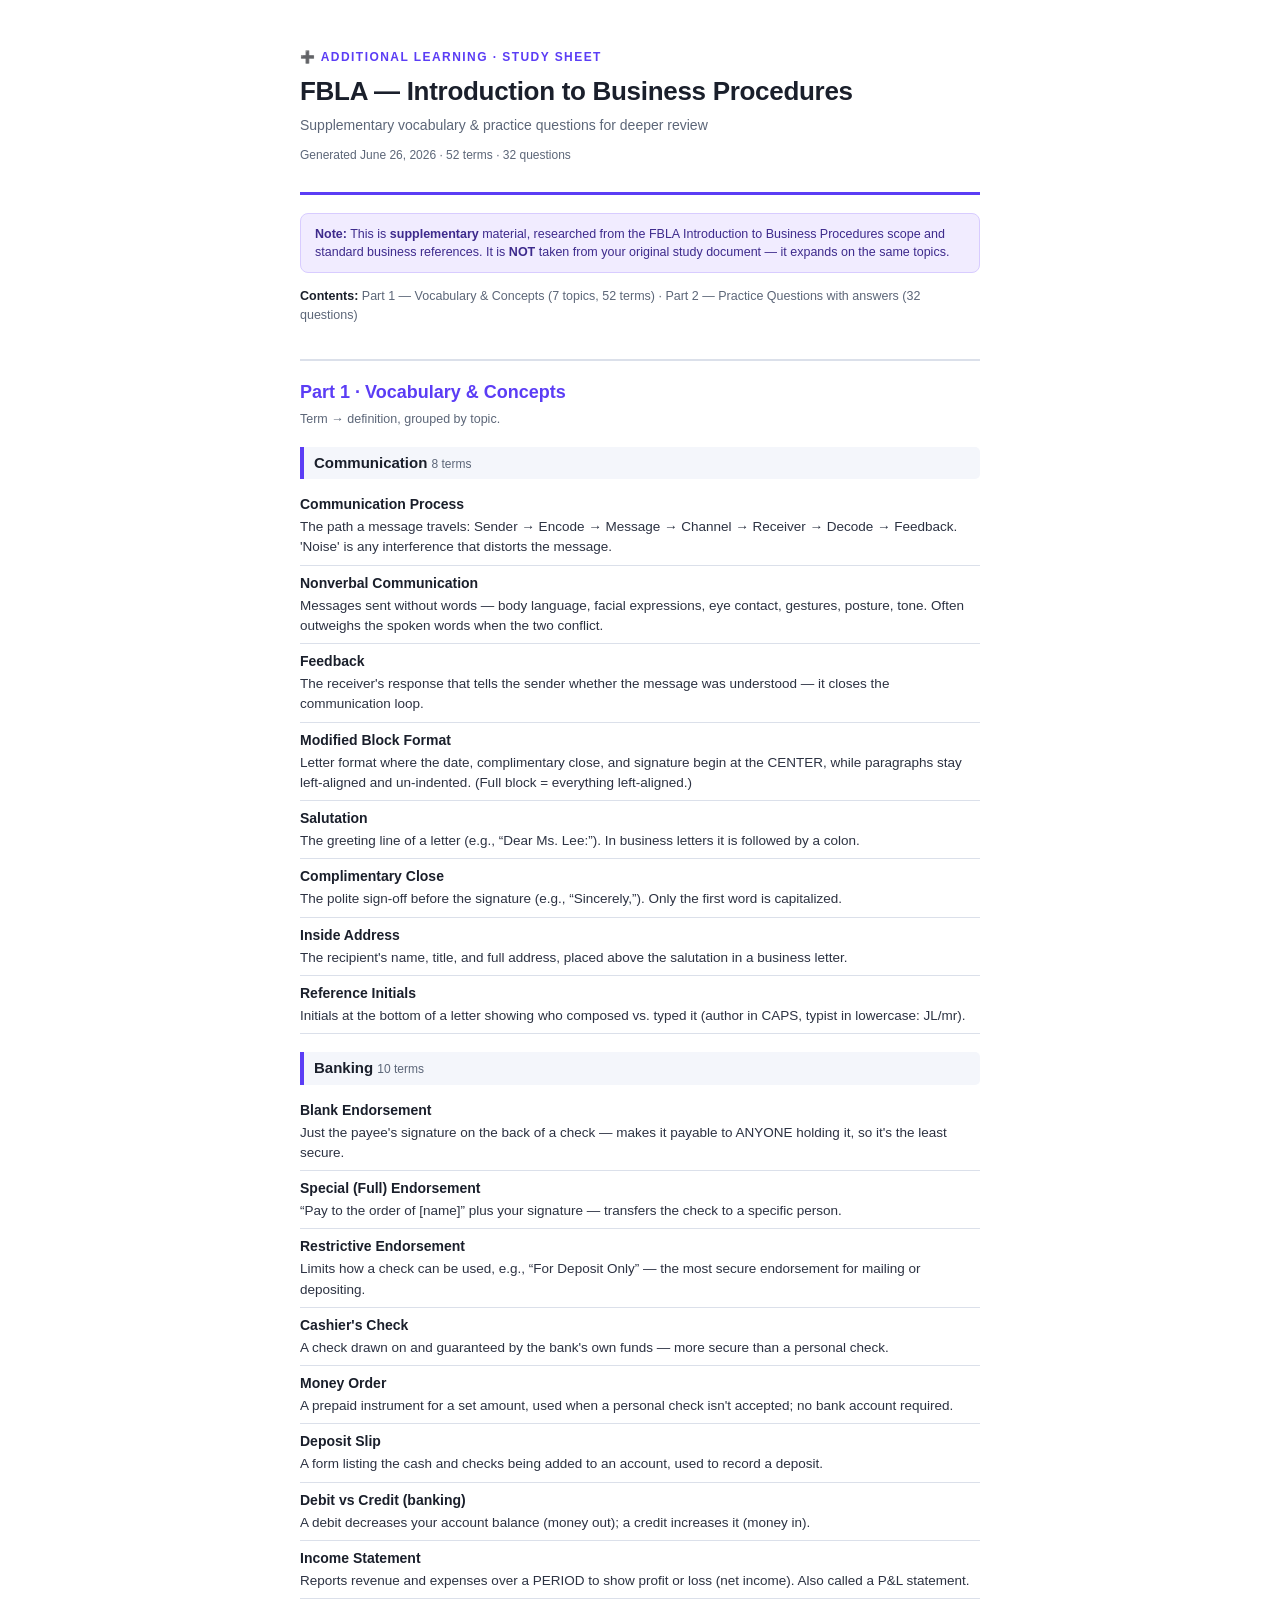
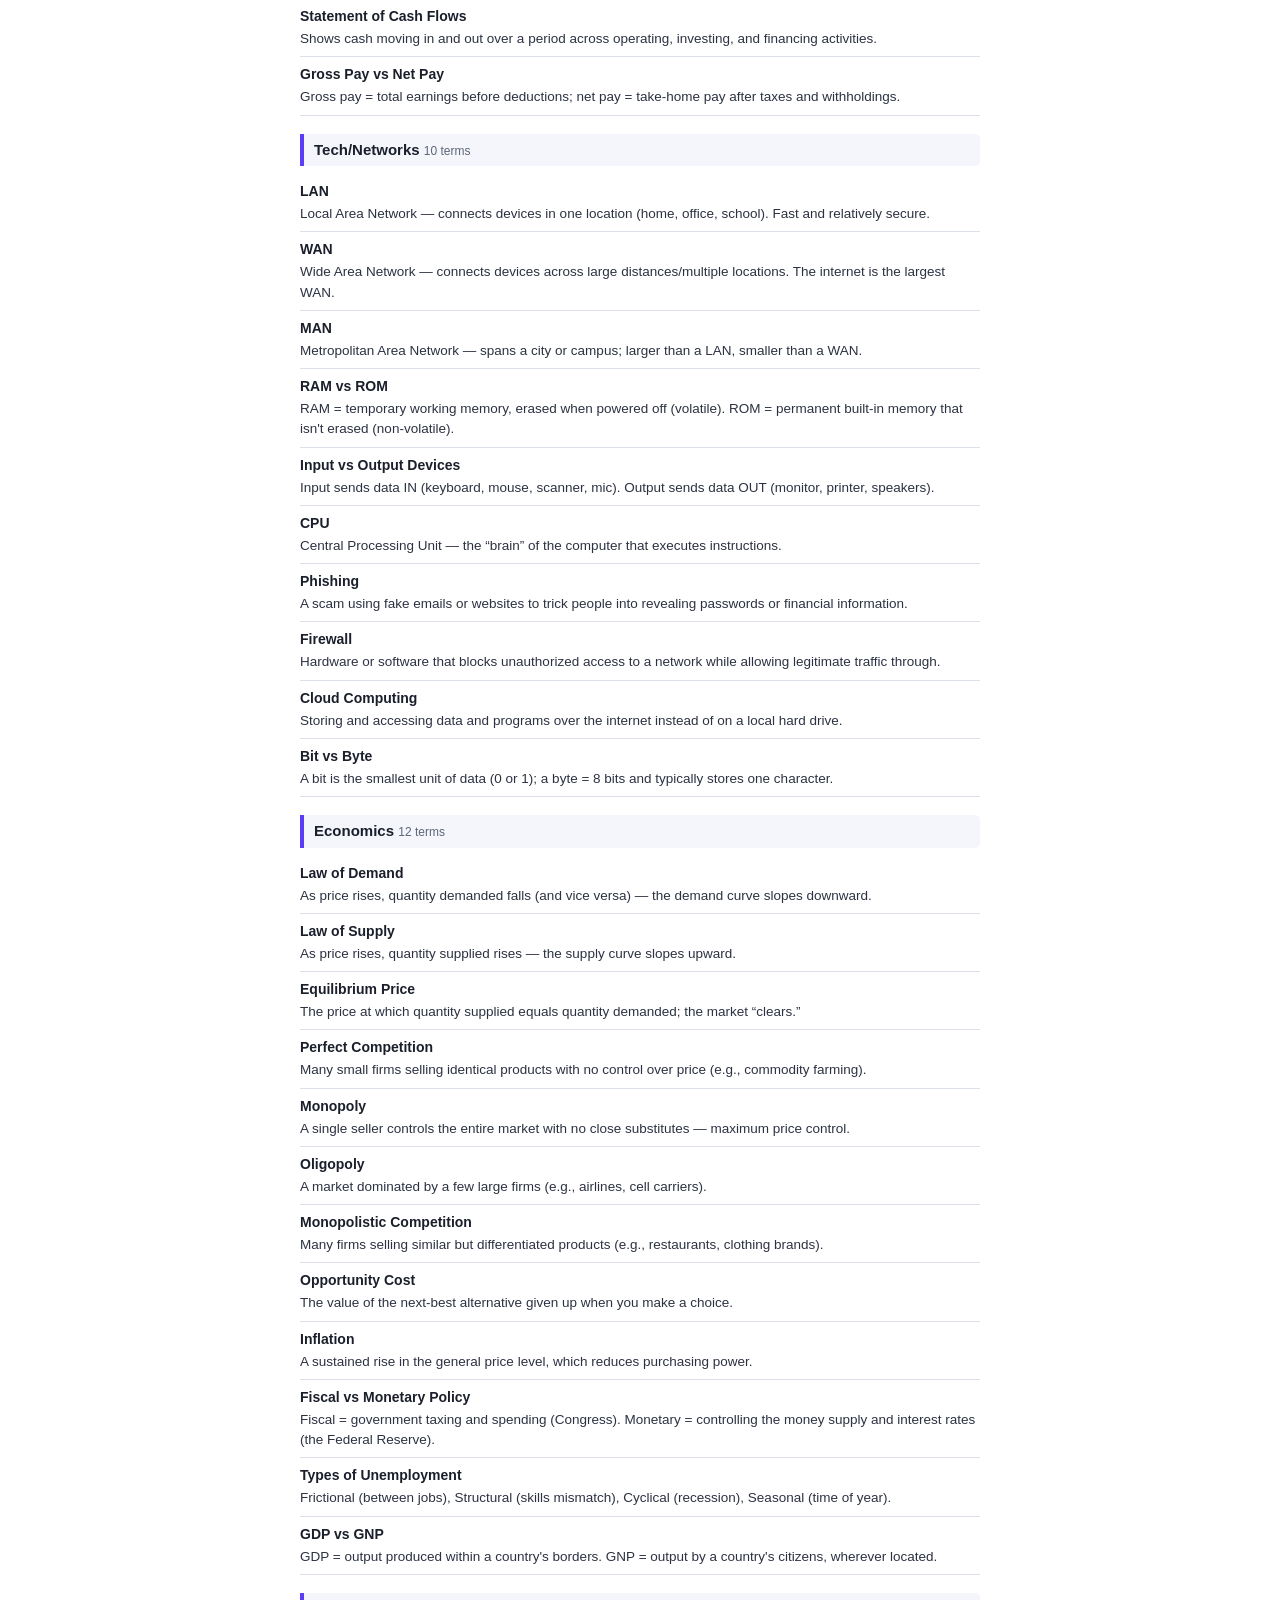
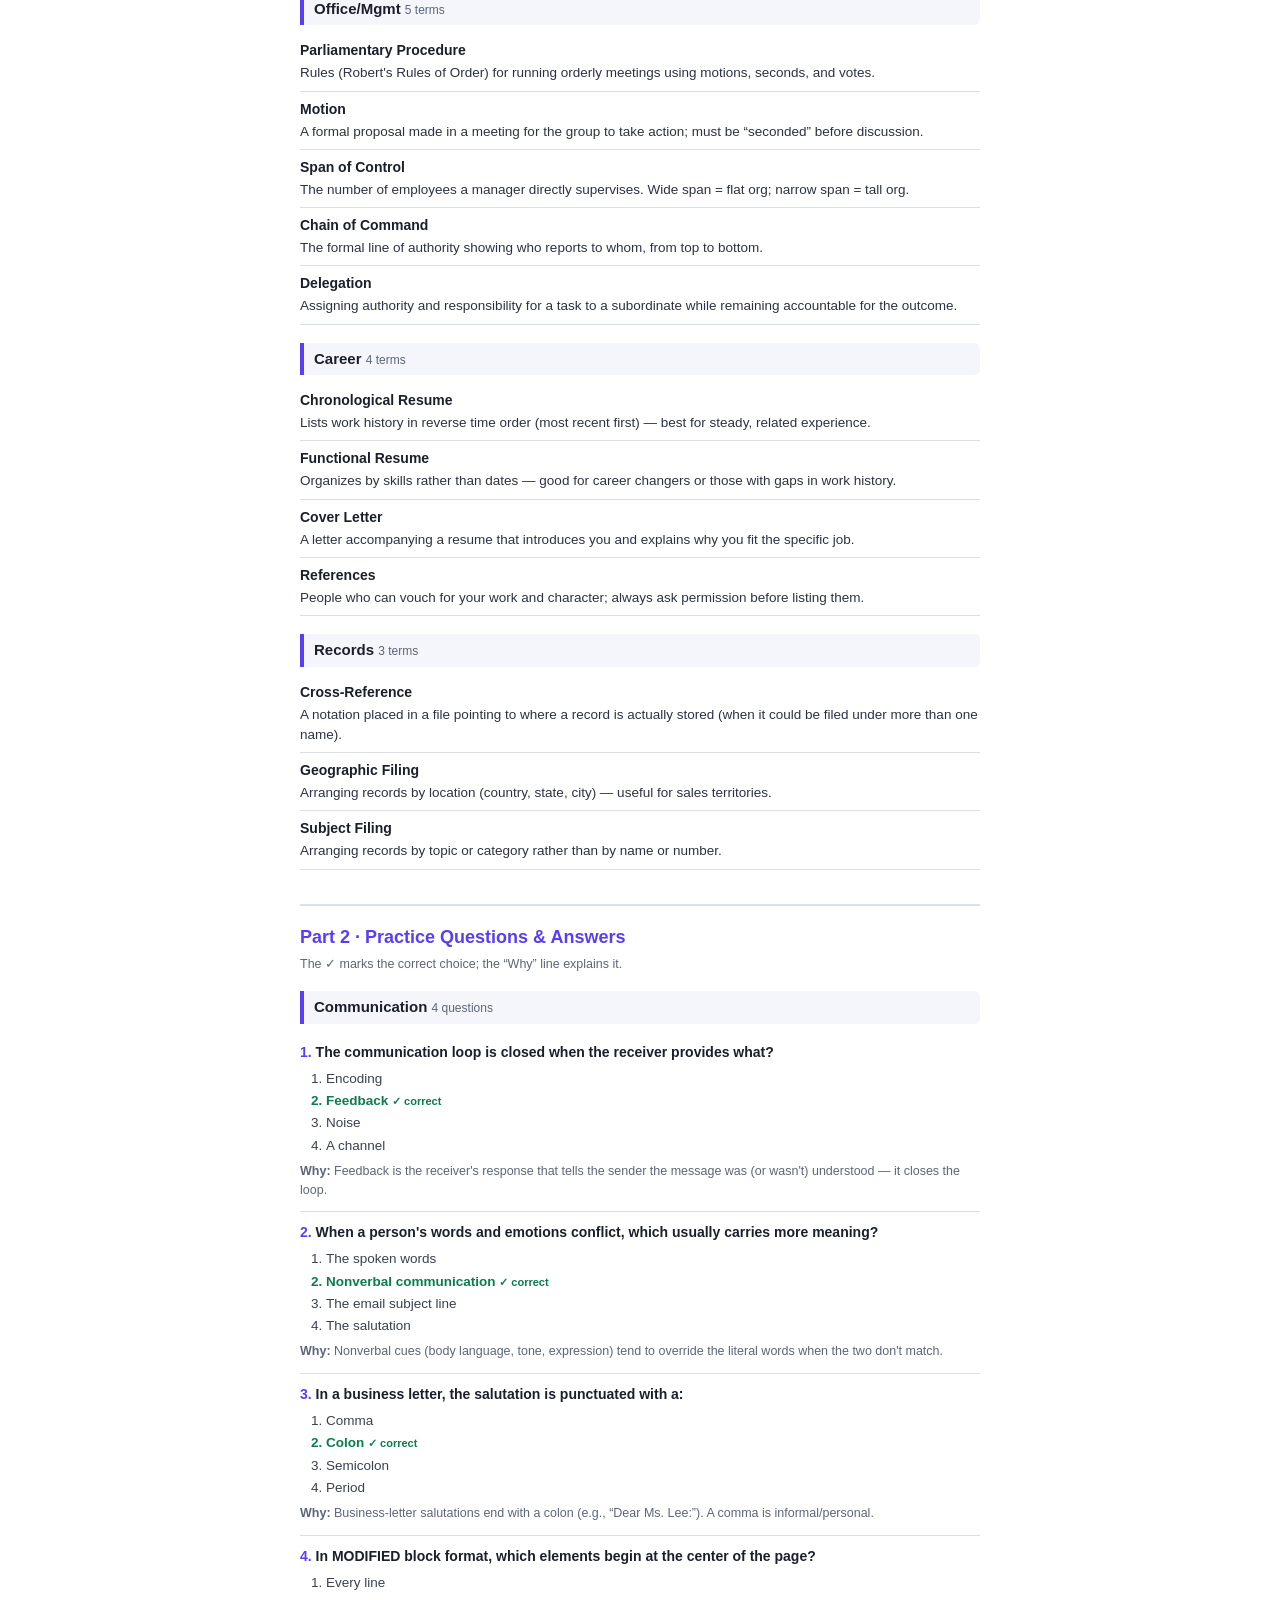
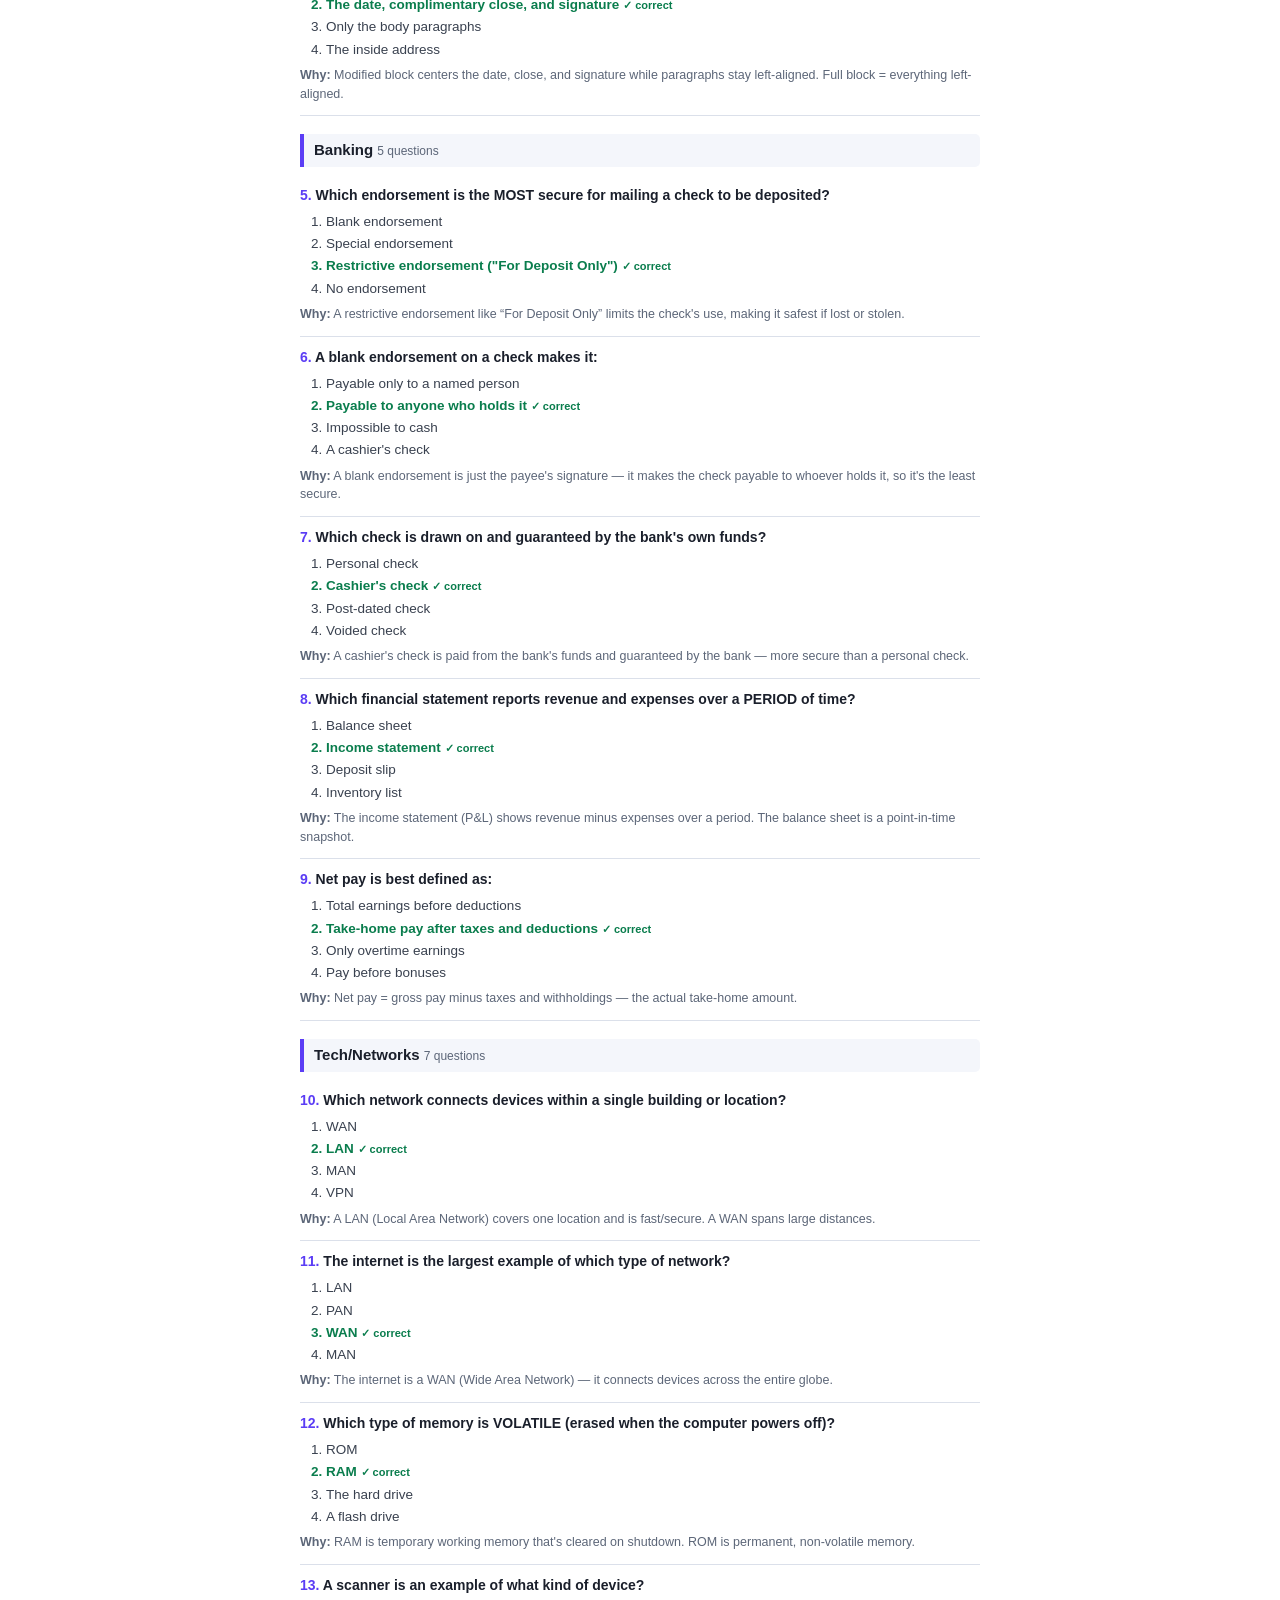
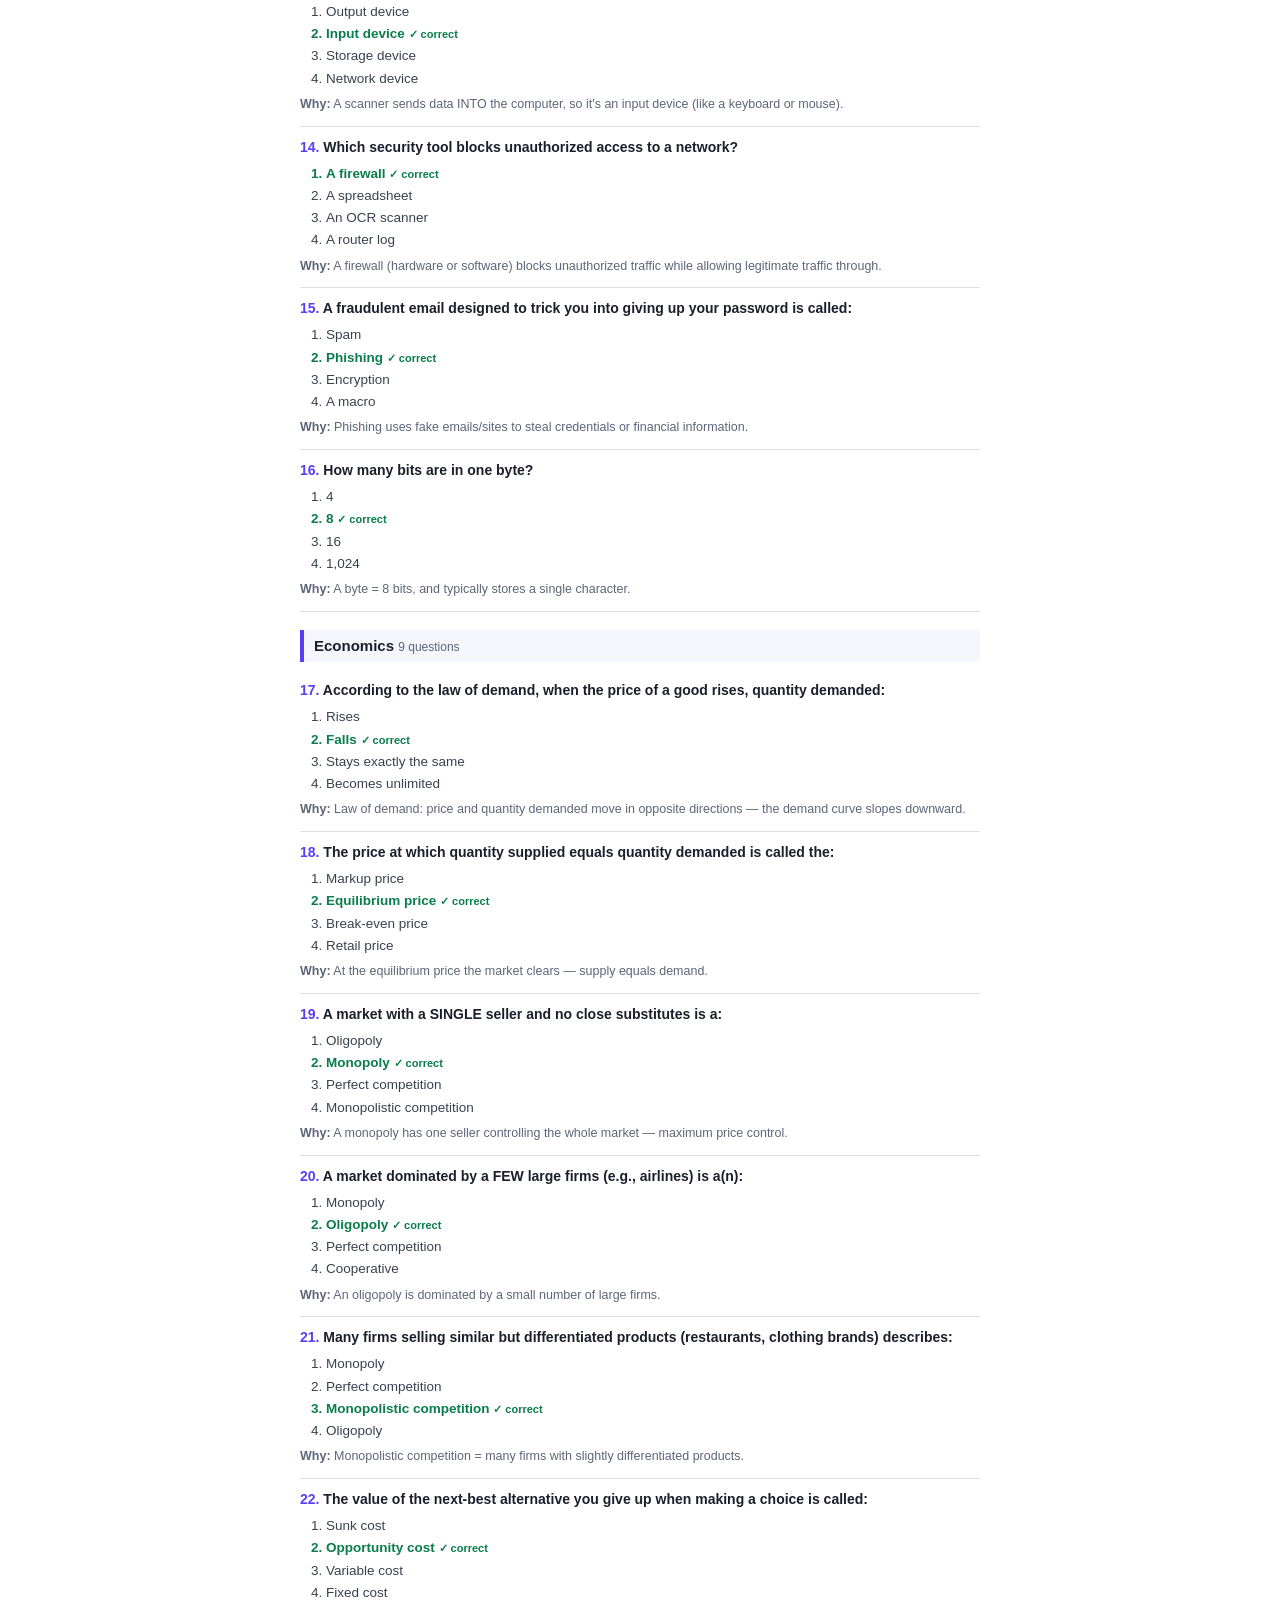
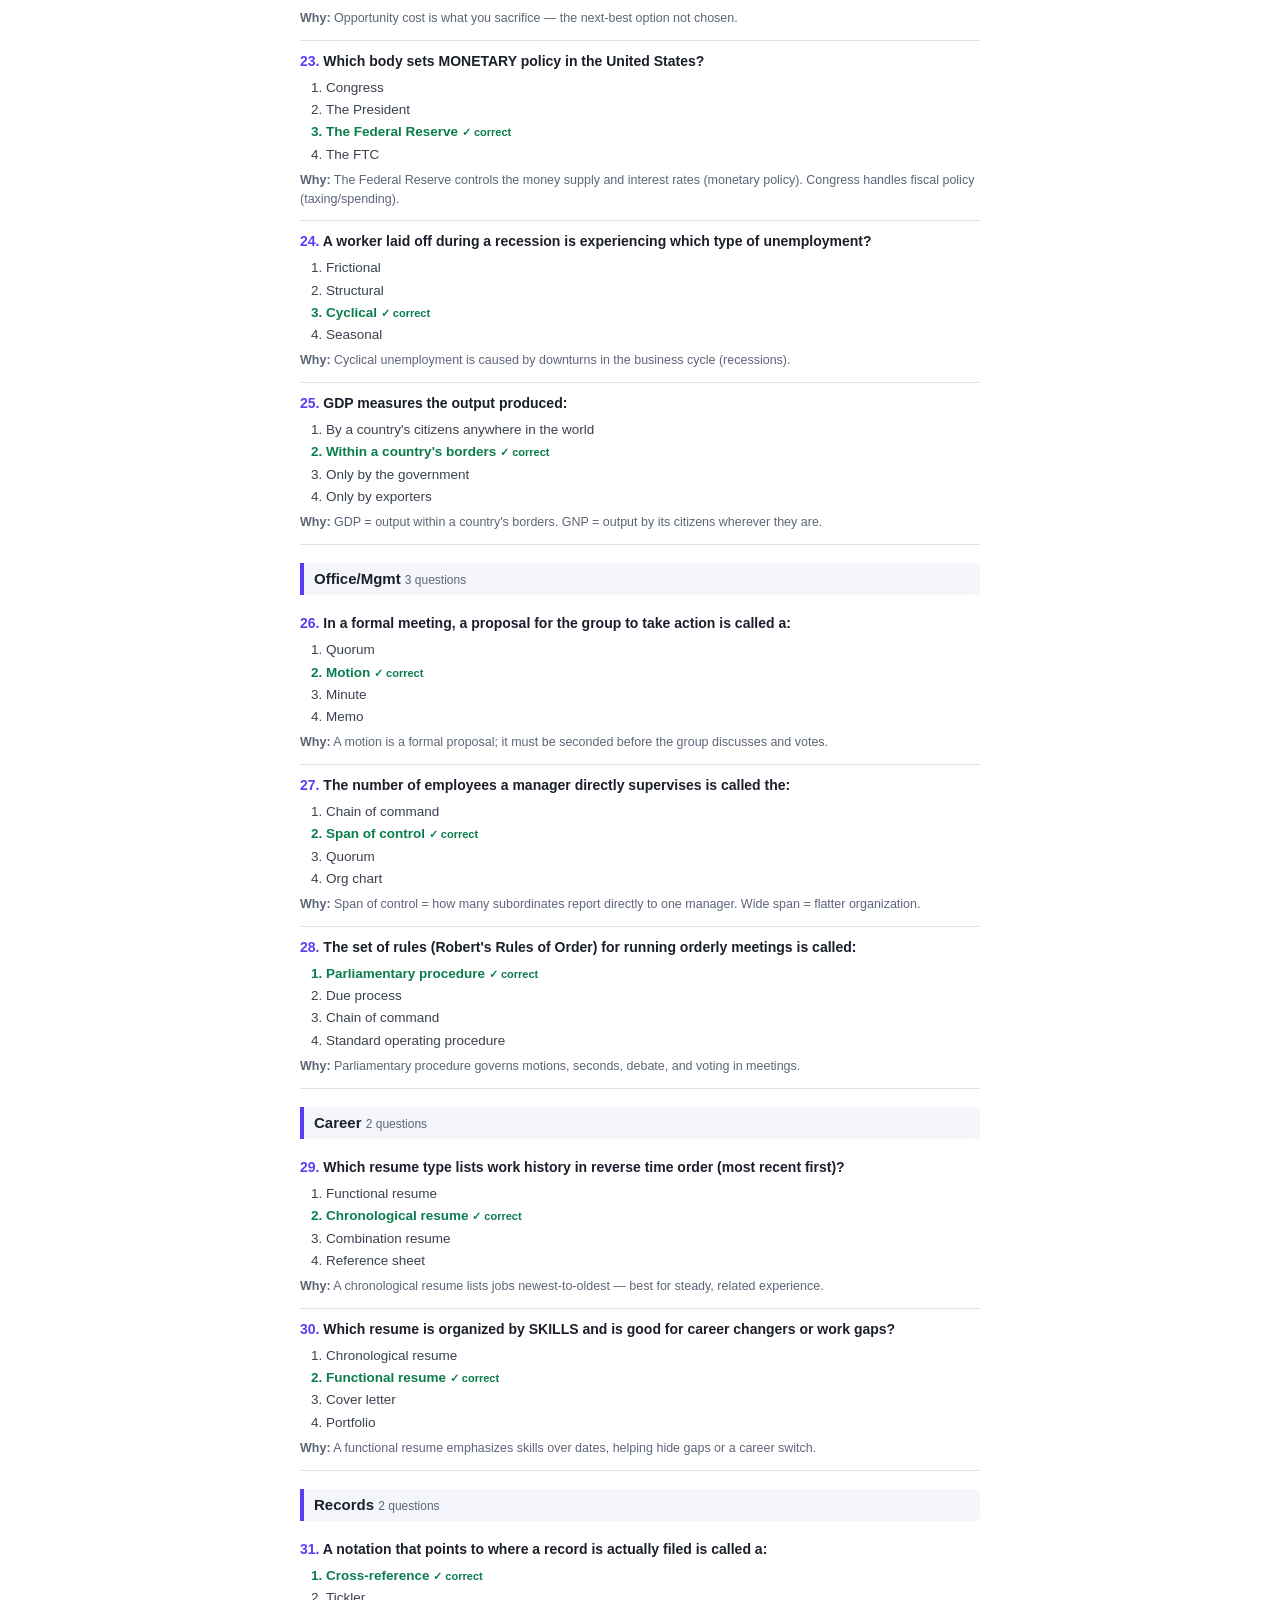
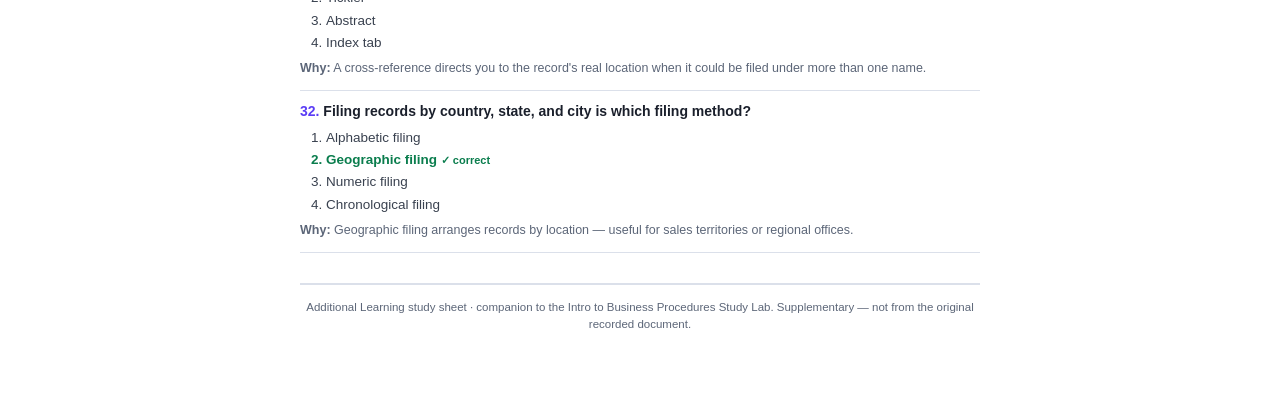
==== Additional-Learning-Study-Sheet.html @ 6070d841 "Add printable Additional-Learning study sheet (HTML + PDF) - build-study-sheet.js generates the doc " ====
<!DOCTYPE html>
<html lang="en">
<head>
<meta charset="UTF-8">
<meta name="viewport" content="width=device-width, initial-scale=1.0">
<meta name="robots" content="noindex, nofollow">
<title>Additional Learning — Study Sheet (Intro to Business Procedures)</title>
<style>
  :root{ --ink:#1a1f2b; --muted:#5c6678; --line:#dbe0ea; --accent:#5b3df5; --good:#0a7d4d; --shade:#f4f6fb; }
  *{box-sizing:border-box}
  html{ -webkit-print-color-adjust:exact; print-color-adjust:exact; }
  body{ font-family:-apple-system,BlinkMacSystemFont,"Segoe UI",Roboto,Helvetica,Arial,sans-serif;
    color:var(--ink); line-height:1.5; margin:0; background:#fff; }
  .page{ max-width:760px; margin:0 auto; padding:48px 40px 60px; }
  .doc-head{ border-bottom:3px solid var(--accent); padding-bottom:16px; margin-bottom:8px; }
  .eyebrow{ font-size:12px; font-weight:800; letter-spacing:.12em; text-transform:uppercase; color:var(--accent); }
  h1{ font-size:26px; margin:6px 0 4px; letter-spacing:-.3px; }
  .sub{ color:var(--muted); font-size:14px; margin:0; }
  .meta{ color:var(--muted); font-size:12px; margin-top:10px; }
  .disclaimer{ background:#f1ecff; border:1px solid #d8ccff; color:#3d2a8c; border-radius:8px;
    padding:11px 14px; font-size:12.5px; margin:18px 0 4px; line-height:1.45; }
  .toc{ font-size:12.5px; color:var(--muted); margin:14px 0 0; }
  .toc b{ color:var(--ink); }

  h2.part{ font-size:18px; margin:34px 0 4px; padding-top:18px; border-top:2px solid var(--line);
    color:var(--accent); }
  .part-note{ color:var(--muted); font-size:12.5px; margin:0 0 6px; }

  .cat{ margin-top:18px; break-inside:avoid; }
  .cat h2{ font-size:15px; margin:0 0 8px; padding:5px 10px; background:var(--shade);
    border-left:4px solid var(--accent); border-radius:0 5px 5px 0; }
  .cat h2 .ct{ font-weight:500; color:var(--muted); font-size:12px; }

  dl{ margin:0; }
  .entry{ padding:7px 0; border-bottom:1px solid var(--line); break-inside:avoid; }
  dt{ font-weight:700; font-size:14px; }
  dd{ margin:2px 0 0; font-size:13.5px; color:#2c3242; }

  .q{ padding:10px 0 12px; border-bottom:1px solid var(--line); break-inside:avoid; }
  .qq{ font-weight:600; margin:0 0 6px; font-size:14px; }
  .qn{ color:var(--accent); font-weight:800; }
  ol.opts{ margin:0 0 6px; padding-left:26px; }
  ol.opts li{ font-size:13.5px; margin:2px 0; color:#39414f; }
  ol.opts li.correct{ color:var(--good); font-weight:700; }
  .chk{ font-size:11px; font-weight:800; }
  .why{ font-size:12.5px; color:var(--muted); margin:4px 0 0; }

  .foot{ margin-top:30px; padding-top:14px; border-top:2px solid var(--line);
    color:var(--muted); font-size:11.5px; text-align:center; }
  .foot code{ font-family:ui-monospace,Menlo,Consolas,monospace; }

  @page{ margin:14mm; }
  @media print{
    .page{ padding:0; max-width:none; }
    a{ color:inherit; text-decoration:none; }
  }
</style>
</head>
<body>
<div class="page">
  <div class="doc-head">
    <div class="eyebrow">➕ Additional Learning · Study Sheet</div>
    <h1>FBLA — Introduction to Business Procedures</h1>
    <p class="sub">Supplementary vocabulary &amp; practice questions for deeper review</p>
    <p class="meta">Generated June 26, 2026 · 52 terms · 32 questions</p>
  </div>

  <div class="disclaimer">
    <b>Note:</b> This is <b>supplementary</b> material, researched from the FBLA Introduction to Business Procedures
    scope and standard business references. It is <b>NOT</b> taken from your original study document — it expands on the same topics.
  </div>

  <p class="toc"><b>Contents:</b> Part 1 — Vocabulary &amp; Concepts (7 topics, 52 terms) · Part 2 — Practice Questions with answers (32 questions)</p>

  <h2 class="part">Part 1 · Vocabulary &amp; Concepts</h2>
  <p class="part-note">Term → definition, grouped by topic.</p>
  <section class="cat"><h2>Communication <span class="ct">8 terms</span></h2><dl><div class="entry"><dt>Communication Process</dt><dd>The path a message travels: Sender → Encode → Message → Channel → Receiver → Decode → Feedback. 'Noise' is any interference that distorts the message.</dd></div><div class="entry"><dt>Nonverbal Communication</dt><dd>Messages sent without words — body language, facial expressions, eye contact, gestures, posture, tone. Often outweighs the spoken words when the two conflict.</dd></div><div class="entry"><dt>Feedback</dt><dd>The receiver's response that tells the sender whether the message was understood — it closes the communication loop.</dd></div><div class="entry"><dt>Modified Block Format</dt><dd>Letter format where the date, complimentary close, and signature begin at the CENTER, while paragraphs stay left-aligned and un-indented. (Full block = everything left-aligned.)</dd></div><div class="entry"><dt>Salutation</dt><dd>The greeting line of a letter (e.g., “Dear Ms. Lee:”). In business letters it is followed by a colon.</dd></div><div class="entry"><dt>Complimentary Close</dt><dd>The polite sign-off before the signature (e.g., “Sincerely,”). Only the first word is capitalized.</dd></div><div class="entry"><dt>Inside Address</dt><dd>The recipient's name, title, and full address, placed above the salutation in a business letter.</dd></div><div class="entry"><dt>Reference Initials</dt><dd>Initials at the bottom of a letter showing who composed vs. typed it (author in CAPS, typist in lowercase: JL/mr).</dd></div></dl></section><section class="cat"><h2>Banking <span class="ct">10 terms</span></h2><dl><div class="entry"><dt>Blank Endorsement</dt><dd>Just the payee's signature on the back of a check — makes it payable to ANYONE holding it, so it's the least secure.</dd></div><div class="entry"><dt>Special (Full) Endorsement</dt><dd>“Pay to the order of [name]” plus your signature — transfers the check to a specific person.</dd></div><div class="entry"><dt>Restrictive Endorsement</dt><dd>Limits how a check can be used, e.g., “For Deposit Only” — the most secure endorsement for mailing or depositing.</dd></div><div class="entry"><dt>Cashier's Check</dt><dd>A check drawn on and guaranteed by the bank's own funds — more secure than a personal check.</dd></div><div class="entry"><dt>Money Order</dt><dd>A prepaid instrument for a set amount, used when a personal check isn't accepted; no bank account required.</dd></div><div class="entry"><dt>Deposit Slip</dt><dd>A form listing the cash and checks being added to an account, used to record a deposit.</dd></div><div class="entry"><dt>Debit vs Credit (banking)</dt><dd>A debit decreases your account balance (money out); a credit increases it (money in).</dd></div><div class="entry"><dt>Income Statement</dt><dd>Reports revenue and expenses over a PERIOD to show profit or loss (net income). Also called a P&amp;L statement.</dd></div><div class="entry"><dt>Statement of Cash Flows</dt><dd>Shows cash moving in and out over a period across operating, investing, and financing activities.</dd></div><div class="entry"><dt>Gross Pay vs Net Pay</dt><dd>Gross pay = total earnings before deductions; net pay = take-home pay after taxes and withholdings.</dd></div></dl></section><section class="cat"><h2>Tech/Networks <span class="ct">10 terms</span></h2><dl><div class="entry"><dt>LAN</dt><dd>Local Area Network — connects devices in one location (home, office, school). Fast and relatively secure.</dd></div><div class="entry"><dt>WAN</dt><dd>Wide Area Network — connects devices across large distances/multiple locations. The internet is the largest WAN.</dd></div><div class="entry"><dt>MAN</dt><dd>Metropolitan Area Network — spans a city or campus; larger than a LAN, smaller than a WAN.</dd></div><div class="entry"><dt>RAM vs ROM</dt><dd>RAM = temporary working memory, erased when powered off (volatile). ROM = permanent built-in memory that isn't erased (non-volatile).</dd></div><div class="entry"><dt>Input vs Output Devices</dt><dd>Input sends data IN (keyboard, mouse, scanner, mic). Output sends data OUT (monitor, printer, speakers).</dd></div><div class="entry"><dt>CPU</dt><dd>Central Processing Unit — the “brain” of the computer that executes instructions.</dd></div><div class="entry"><dt>Phishing</dt><dd>A scam using fake emails or websites to trick people into revealing passwords or financial information.</dd></div><div class="entry"><dt>Firewall</dt><dd>Hardware or software that blocks unauthorized access to a network while allowing legitimate traffic through.</dd></div><div class="entry"><dt>Cloud Computing</dt><dd>Storing and accessing data and programs over the internet instead of on a local hard drive.</dd></div><div class="entry"><dt>Bit vs Byte</dt><dd>A bit is the smallest unit of data (0 or 1); a byte = 8 bits and typically stores one character.</dd></div></dl></section><section class="cat"><h2>Economics <span class="ct">12 terms</span></h2><dl><div class="entry"><dt>Law of Demand</dt><dd>As price rises, quantity demanded falls (and vice versa) — the demand curve slopes downward.</dd></div><div class="entry"><dt>Law of Supply</dt><dd>As price rises, quantity supplied rises — the supply curve slopes upward.</dd></div><div class="entry"><dt>Equilibrium Price</dt><dd>The price at which quantity supplied equals quantity demanded; the market “clears.”</dd></div><div class="entry"><dt>Perfect Competition</dt><dd>Many small firms selling identical products with no control over price (e.g., commodity farming).</dd></div><div class="entry"><dt>Monopoly</dt><dd>A single seller controls the entire market with no close substitutes — maximum price control.</dd></div><div class="entry"><dt>Oligopoly</dt><dd>A market dominated by a few large firms (e.g., airlines, cell carriers).</dd></div><div class="entry"><dt>Monopolistic Competition</dt><dd>Many firms selling similar but differentiated products (e.g., restaurants, clothing brands).</dd></div><div class="entry"><dt>Opportunity Cost</dt><dd>The value of the next-best alternative given up when you make a choice.</dd></div><div class="entry"><dt>Inflation</dt><dd>A sustained rise in the general price level, which reduces purchasing power.</dd></div><div class="entry"><dt>Fiscal vs Monetary Policy</dt><dd>Fiscal = government taxing and spending (Congress). Monetary = controlling the money supply and interest rates (the Federal Reserve).</dd></div><div class="entry"><dt>Types of Unemployment</dt><dd>Frictional (between jobs), Structural (skills mismatch), Cyclical (recession), Seasonal (time of year).</dd></div><div class="entry"><dt>GDP vs GNP</dt><dd>GDP = output produced within a country's borders. GNP = output by a country's citizens, wherever located.</dd></div></dl></section><section class="cat"><h2>Office/Mgmt <span class="ct">5 terms</span></h2><dl><div class="entry"><dt>Parliamentary Procedure</dt><dd>Rules (Robert's Rules of Order) for running orderly meetings using motions, seconds, and votes.</dd></div><div class="entry"><dt>Motion</dt><dd>A formal proposal made in a meeting for the group to take action; must be “seconded” before discussion.</dd></div><div class="entry"><dt>Span of Control</dt><dd>The number of employees a manager directly supervises. Wide span = flat org; narrow span = tall org.</dd></div><div class="entry"><dt>Chain of Command</dt><dd>The formal line of authority showing who reports to whom, from top to bottom.</dd></div><div class="entry"><dt>Delegation</dt><dd>Assigning authority and responsibility for a task to a subordinate while remaining accountable for the outcome.</dd></div></dl></section><section class="cat"><h2>Career <span class="ct">4 terms</span></h2><dl><div class="entry"><dt>Chronological Resume</dt><dd>Lists work history in reverse time order (most recent first) — best for steady, related experience.</dd></div><div class="entry"><dt>Functional Resume</dt><dd>Organizes by skills rather than dates — good for career changers or those with gaps in work history.</dd></div><div class="entry"><dt>Cover Letter</dt><dd>A letter accompanying a resume that introduces you and explains why you fit the specific job.</dd></div><div class="entry"><dt>References</dt><dd>People who can vouch for your work and character; always ask permission before listing them.</dd></div></dl></section><section class="cat"><h2>Records <span class="ct">3 terms</span></h2><dl><div class="entry"><dt>Cross-Reference</dt><dd>A notation placed in a file pointing to where a record is actually stored (when it could be filed under more than one name).</dd></div><div class="entry"><dt>Geographic Filing</dt><dd>Arranging records by location (country, state, city) — useful for sales territories.</dd></div><div class="entry"><dt>Subject Filing</dt><dd>Arranging records by topic or category rather than by name or number.</dd></div></dl></section>

  <h2 class="part">Part 2 · Practice Questions &amp; Answers</h2>
  <p class="part-note">The ✓ marks the correct choice; the “Why” line explains it.</p>
  <section class="cat"><h2>Communication <span class="ct">4 questions</span></h2><div class="q"><p class="qq"><span class="qn">1.</span> The communication loop is closed when the receiver provides what?</p><ol class="opts"><li class="">Encoding</li><li class="correct">Feedback <span class="chk">✓ correct</span></li><li class="">Noise</li><li class="">A channel</li></ol><p class="why"><b>Why:</b> Feedback is the receiver's response that tells the sender the message was (or wasn't) understood — it closes the loop.</p></div><div class="q"><p class="qq"><span class="qn">2.</span> When a person's words and emotions conflict, which usually carries more meaning?</p><ol class="opts"><li class="">The spoken words</li><li class="correct">Nonverbal communication <span class="chk">✓ correct</span></li><li class="">The email subject line</li><li class="">The salutation</li></ol><p class="why"><b>Why:</b> Nonverbal cues (body language, tone, expression) tend to override the literal words when the two don't match.</p></div><div class="q"><p class="qq"><span class="qn">3.</span> In a business letter, the salutation is punctuated with a:</p><ol class="opts"><li class="">Comma</li><li class="correct">Colon <span class="chk">✓ correct</span></li><li class="">Semicolon</li><li class="">Period</li></ol><p class="why"><b>Why:</b> Business-letter salutations end with a colon (e.g., “Dear Ms. Lee:”). A comma is informal/personal.</p></div><div class="q"><p class="qq"><span class="qn">4.</span> In MODIFIED block format, which elements begin at the center of the page?</p><ol class="opts"><li class="">Every line</li><li class="correct">The date, complimentary close, and signature <span class="chk">✓ correct</span></li><li class="">Only the body paragraphs</li><li class="">The inside address</li></ol><p class="why"><b>Why:</b> Modified block centers the date, close, and signature while paragraphs stay left-aligned. Full block = everything left-aligned.</p></div></section><section class="cat"><h2>Banking <span class="ct">5 questions</span></h2><div class="q"><p class="qq"><span class="qn">5.</span> Which endorsement is the MOST secure for mailing a check to be deposited?</p><ol class="opts"><li class="">Blank endorsement</li><li class="">Special endorsement</li><li class="correct">Restrictive endorsement ("For Deposit Only") <span class="chk">✓ correct</span></li><li class="">No endorsement</li></ol><p class="why"><b>Why:</b> A restrictive endorsement like “For Deposit Only” limits the check's use, making it safest if lost or stolen.</p></div><div class="q"><p class="qq"><span class="qn">6.</span> A blank endorsement on a check makes it:</p><ol class="opts"><li class="">Payable only to a named person</li><li class="correct">Payable to anyone who holds it <span class="chk">✓ correct</span></li><li class="">Impossible to cash</li><li class="">A cashier's check</li></ol><p class="why"><b>Why:</b> A blank endorsement is just the payee's signature — it makes the check payable to whoever holds it, so it's the least secure.</p></div><div class="q"><p class="qq"><span class="qn">7.</span> Which check is drawn on and guaranteed by the bank's own funds?</p><ol class="opts"><li class="">Personal check</li><li class="correct">Cashier's check <span class="chk">✓ correct</span></li><li class="">Post-dated check</li><li class="">Voided check</li></ol><p class="why"><b>Why:</b> A cashier's check is paid from the bank's funds and guaranteed by the bank — more secure than a personal check.</p></div><div class="q"><p class="qq"><span class="qn">8.</span> Which financial statement reports revenue and expenses over a PERIOD of time?</p><ol class="opts"><li class="">Balance sheet</li><li class="correct">Income statement <span class="chk">✓ correct</span></li><li class="">Deposit slip</li><li class="">Inventory list</li></ol><p class="why"><b>Why:</b> The income statement (P&amp;L) shows revenue minus expenses over a period. The balance sheet is a point-in-time snapshot.</p></div><div class="q"><p class="qq"><span class="qn">9.</span> Net pay is best defined as:</p><ol class="opts"><li class="">Total earnings before deductions</li><li class="correct">Take-home pay after taxes and deductions <span class="chk">✓ correct</span></li><li class="">Only overtime earnings</li><li class="">Pay before bonuses</li></ol><p class="why"><b>Why:</b> Net pay = gross pay minus taxes and withholdings — the actual take-home amount.</p></div></section><section class="cat"><h2>Tech/Networks <span class="ct">7 questions</span></h2><div class="q"><p class="qq"><span class="qn">10.</span> Which network connects devices within a single building or location?</p><ol class="opts"><li class="">WAN</li><li class="correct">LAN <span class="chk">✓ correct</span></li><li class="">MAN</li><li class="">VPN</li></ol><p class="why"><b>Why:</b> A LAN (Local Area Network) covers one location and is fast/secure. A WAN spans large distances.</p></div><div class="q"><p class="qq"><span class="qn">11.</span> The internet is the largest example of which type of network?</p><ol class="opts"><li class="">LAN</li><li class="">PAN</li><li class="correct">WAN <span class="chk">✓ correct</span></li><li class="">MAN</li></ol><p class="why"><b>Why:</b> The internet is a WAN (Wide Area Network) — it connects devices across the entire globe.</p></div><div class="q"><p class="qq"><span class="qn">12.</span> Which type of memory is VOLATILE (erased when the computer powers off)?</p><ol class="opts"><li class="">ROM</li><li class="correct">RAM <span class="chk">✓ correct</span></li><li class="">The hard drive</li><li class="">A flash drive</li></ol><p class="why"><b>Why:</b> RAM is temporary working memory that's cleared on shutdown. ROM is permanent, non-volatile memory.</p></div><div class="q"><p class="qq"><span class="qn">13.</span> A scanner is an example of what kind of device?</p><ol class="opts"><li class="">Output device</li><li class="correct">Input device <span class="chk">✓ correct</span></li><li class="">Storage device</li><li class="">Network device</li></ol><p class="why"><b>Why:</b> A scanner sends data INTO the computer, so it's an input device (like a keyboard or mouse).</p></div><div class="q"><p class="qq"><span class="qn">14.</span> Which security tool blocks unauthorized access to a network?</p><ol class="opts"><li class="correct">A firewall <span class="chk">✓ correct</span></li><li class="">A spreadsheet</li><li class="">An OCR scanner</li><li class="">A router log</li></ol><p class="why"><b>Why:</b> A firewall (hardware or software) blocks unauthorized traffic while allowing legitimate traffic through.</p></div><div class="q"><p class="qq"><span class="qn">15.</span> A fraudulent email designed to trick you into giving up your password is called:</p><ol class="opts"><li class="">Spam</li><li class="correct">Phishing <span class="chk">✓ correct</span></li><li class="">Encryption</li><li class="">A macro</li></ol><p class="why"><b>Why:</b> Phishing uses fake emails/sites to steal credentials or financial information.</p></div><div class="q"><p class="qq"><span class="qn">16.</span> How many bits are in one byte?</p><ol class="opts"><li class="">4</li><li class="correct">8 <span class="chk">✓ correct</span></li><li class="">16</li><li class="">1,024</li></ol><p class="why"><b>Why:</b> A byte = 8 bits, and typically stores a single character.</p></div></section><section class="cat"><h2>Economics <span class="ct">9 questions</span></h2><div class="q"><p class="qq"><span class="qn">17.</span> According to the law of demand, when the price of a good rises, quantity demanded:</p><ol class="opts"><li class="">Rises</li><li class="correct">Falls <span class="chk">✓ correct</span></li><li class="">Stays exactly the same</li><li class="">Becomes unlimited</li></ol><p class="why"><b>Why:</b> Law of demand: price and quantity demanded move in opposite directions — the demand curve slopes downward.</p></div><div class="q"><p class="qq"><span class="qn">18.</span> The price at which quantity supplied equals quantity demanded is called the:</p><ol class="opts"><li class="">Markup price</li><li class="correct">Equilibrium price <span class="chk">✓ correct</span></li><li class="">Break-even price</li><li class="">Retail price</li></ol><p class="why"><b>Why:</b> At the equilibrium price the market clears — supply equals demand.</p></div><div class="q"><p class="qq"><span class="qn">19.</span> A market with a SINGLE seller and no close substitutes is a:</p><ol class="opts"><li class="">Oligopoly</li><li class="correct">Monopoly <span class="chk">✓ correct</span></li><li class="">Perfect competition</li><li class="">Monopolistic competition</li></ol><p class="why"><b>Why:</b> A monopoly has one seller controlling the whole market — maximum price control.</p></div><div class="q"><p class="qq"><span class="qn">20.</span> A market dominated by a FEW large firms (e.g., airlines) is a(n):</p><ol class="opts"><li class="">Monopoly</li><li class="correct">Oligopoly <span class="chk">✓ correct</span></li><li class="">Perfect competition</li><li class="">Cooperative</li></ol><p class="why"><b>Why:</b> An oligopoly is dominated by a small number of large firms.</p></div><div class="q"><p class="qq"><span class="qn">21.</span> Many firms selling similar but differentiated products (restaurants, clothing brands) describes:</p><ol class="opts"><li class="">Monopoly</li><li class="">Perfect competition</li><li class="correct">Monopolistic competition <span class="chk">✓ correct</span></li><li class="">Oligopoly</li></ol><p class="why"><b>Why:</b> Monopolistic competition = many firms with slightly differentiated products.</p></div><div class="q"><p class="qq"><span class="qn">22.</span> The value of the next-best alternative you give up when making a choice is called:</p><ol class="opts"><li class="">Sunk cost</li><li class="correct">Opportunity cost <span class="chk">✓ correct</span></li><li class="">Variable cost</li><li class="">Fixed cost</li></ol><p class="why"><b>Why:</b> Opportunity cost is what you sacrifice — the next-best option not chosen.</p></div><div class="q"><p class="qq"><span class="qn">23.</span> Which body sets MONETARY policy in the United States?</p><ol class="opts"><li class="">Congress</li><li class="">The President</li><li class="correct">The Federal Reserve <span class="chk">✓ correct</span></li><li class="">The FTC</li></ol><p class="why"><b>Why:</b> The Federal Reserve controls the money supply and interest rates (monetary policy). Congress handles fiscal policy (taxing/spending).</p></div><div class="q"><p class="qq"><span class="qn">24.</span> A worker laid off during a recession is experiencing which type of unemployment?</p><ol class="opts"><li class="">Frictional</li><li class="">Structural</li><li class="correct">Cyclical <span class="chk">✓ correct</span></li><li class="">Seasonal</li></ol><p class="why"><b>Why:</b> Cyclical unemployment is caused by downturns in the business cycle (recessions).</p></div><div class="q"><p class="qq"><span class="qn">25.</span> GDP measures the output produced:</p><ol class="opts"><li class="">By a country's citizens anywhere in the world</li><li class="correct">Within a country's borders <span class="chk">✓ correct</span></li><li class="">Only by the government</li><li class="">Only by exporters</li></ol><p class="why"><b>Why:</b> GDP = output within a country's borders. GNP = output by its citizens wherever they are.</p></div></section><section class="cat"><h2>Office/Mgmt <span class="ct">3 questions</span></h2><div class="q"><p class="qq"><span class="qn">26.</span> In a formal meeting, a proposal for the group to take action is called a:</p><ol class="opts"><li class="">Quorum</li><li class="correct">Motion <span class="chk">✓ correct</span></li><li class="">Minute</li><li class="">Memo</li></ol><p class="why"><b>Why:</b> A motion is a formal proposal; it must be seconded before the group discusses and votes.</p></div><div class="q"><p class="qq"><span class="qn">27.</span> The number of employees a manager directly supervises is called the:</p><ol class="opts"><li class="">Chain of command</li><li class="correct">Span of control <span class="chk">✓ correct</span></li><li class="">Quorum</li><li class="">Org chart</li></ol><p class="why"><b>Why:</b> Span of control = how many subordinates report directly to one manager. Wide span = flatter organization.</p></div><div class="q"><p class="qq"><span class="qn">28.</span> The set of rules (Robert's Rules of Order) for running orderly meetings is called:</p><ol class="opts"><li class="correct">Parliamentary procedure <span class="chk">✓ correct</span></li><li class="">Due process</li><li class="">Chain of command</li><li class="">Standard operating procedure</li></ol><p class="why"><b>Why:</b> Parliamentary procedure governs motions, seconds, debate, and voting in meetings.</p></div></section><section class="cat"><h2>Career <span class="ct">2 questions</span></h2><div class="q"><p class="qq"><span class="qn">29.</span> Which resume type lists work history in reverse time order (most recent first)?</p><ol class="opts"><li class="">Functional resume</li><li class="correct">Chronological resume <span class="chk">✓ correct</span></li><li class="">Combination resume</li><li class="">Reference sheet</li></ol><p class="why"><b>Why:</b> A chronological resume lists jobs newest-to-oldest — best for steady, related experience.</p></div><div class="q"><p class="qq"><span class="qn">30.</span> Which resume is organized by SKILLS and is good for career changers or work gaps?</p><ol class="opts"><li class="">Chronological resume</li><li class="correct">Functional resume <span class="chk">✓ correct</span></li><li class="">Cover letter</li><li class="">Portfolio</li></ol><p class="why"><b>Why:</b> A functional resume emphasizes skills over dates, helping hide gaps or a career switch.</p></div></section><section class="cat"><h2>Records <span class="ct">2 questions</span></h2><div class="q"><p class="qq"><span class="qn">31.</span> A notation that points to where a record is actually filed is called a:</p><ol class="opts"><li class="correct">Cross-reference <span class="chk">✓ correct</span></li><li class="">Tickler</li><li class="">Abstract</li><li class="">Index tab</li></ol><p class="why"><b>Why:</b> A cross-reference directs you to the record's real location when it could be filed under more than one name.</p></div><div class="q"><p class="qq"><span class="qn">32.</span> Filing records by country, state, and city is which filing method?</p><ol class="opts"><li class="">Alphabetic filing</li><li class="correct">Geographic filing <span class="chk">✓ correct</span></li><li class="">Numeric filing</li><li class="">Chronological filing</li></ol><p class="why"><b>Why:</b> Geographic filing arranges records by location — useful for sales territories or regional offices.</p></div></section>

  <div class="foot">
    Additional Learning study sheet · companion to the Intro to Business Procedures Study Lab.
    Supplementary — not from the original recorded document.
  </div>
</div>
</body>
</html>
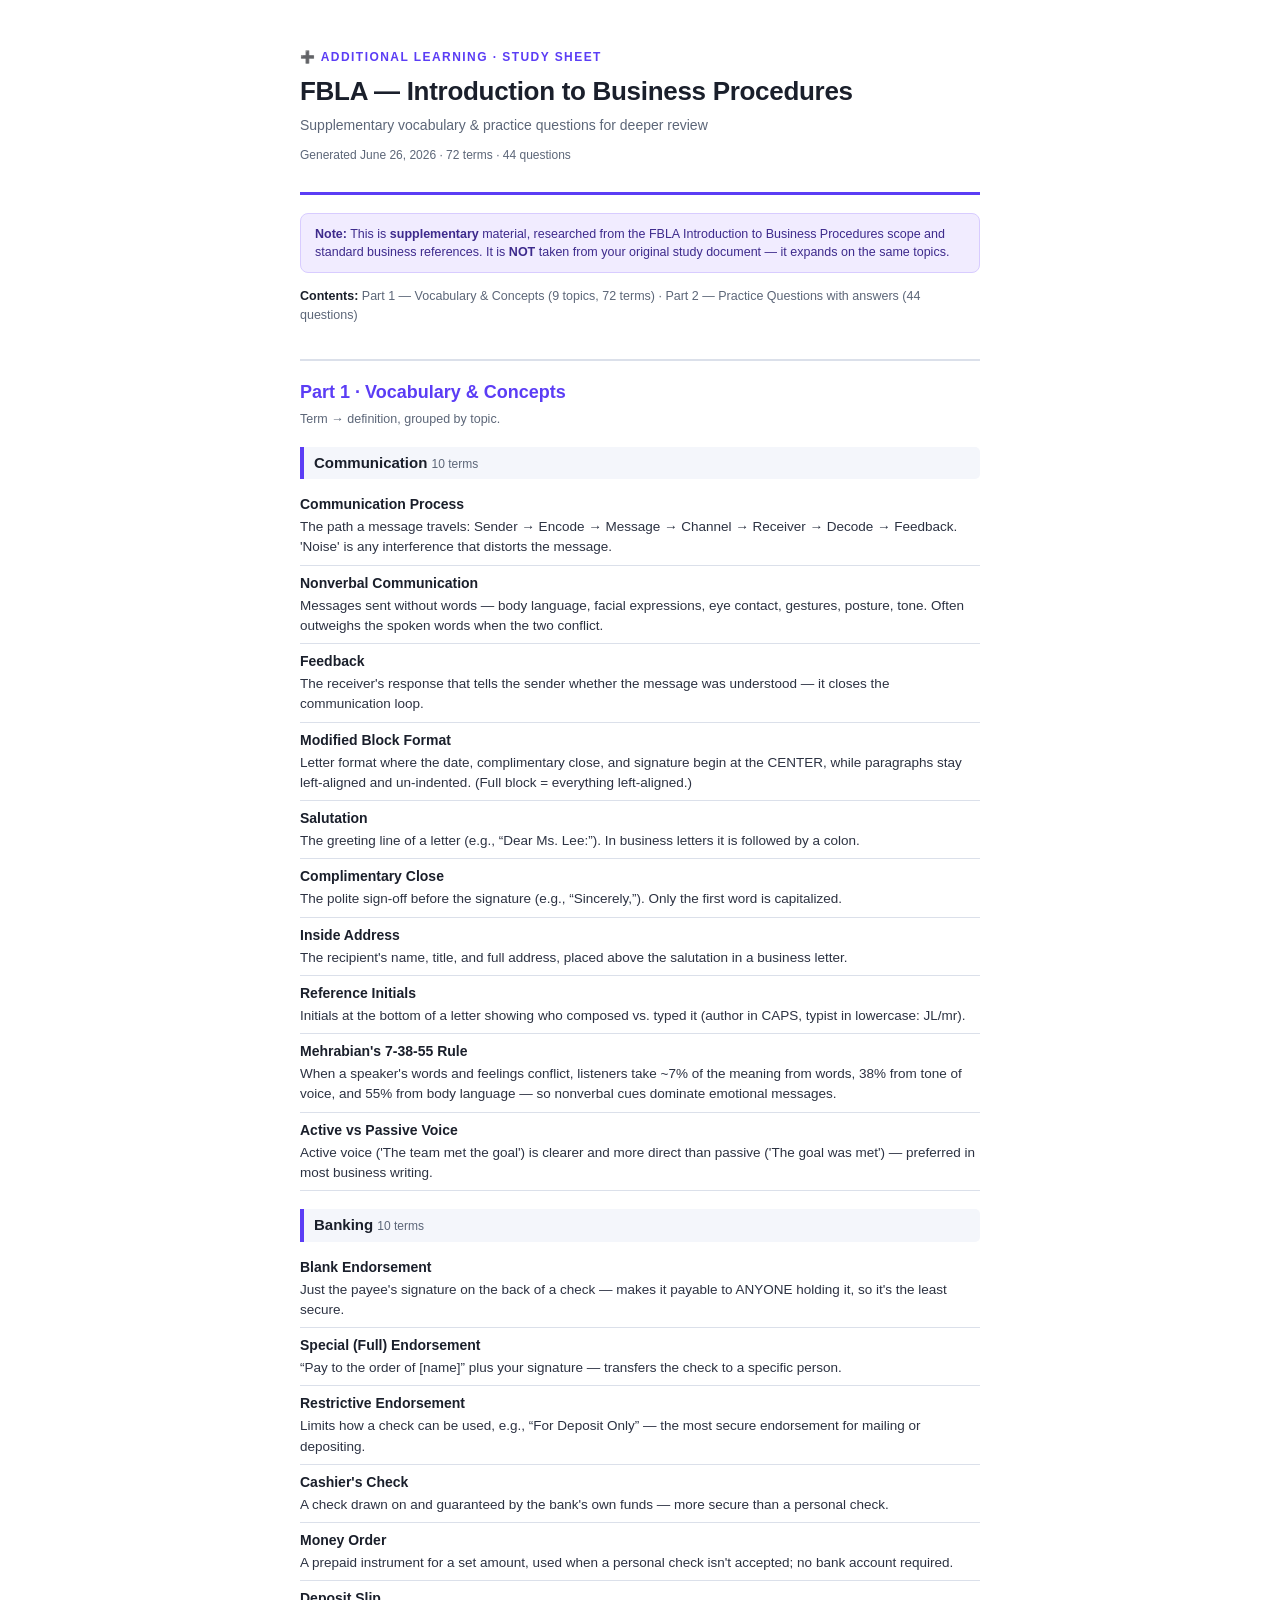
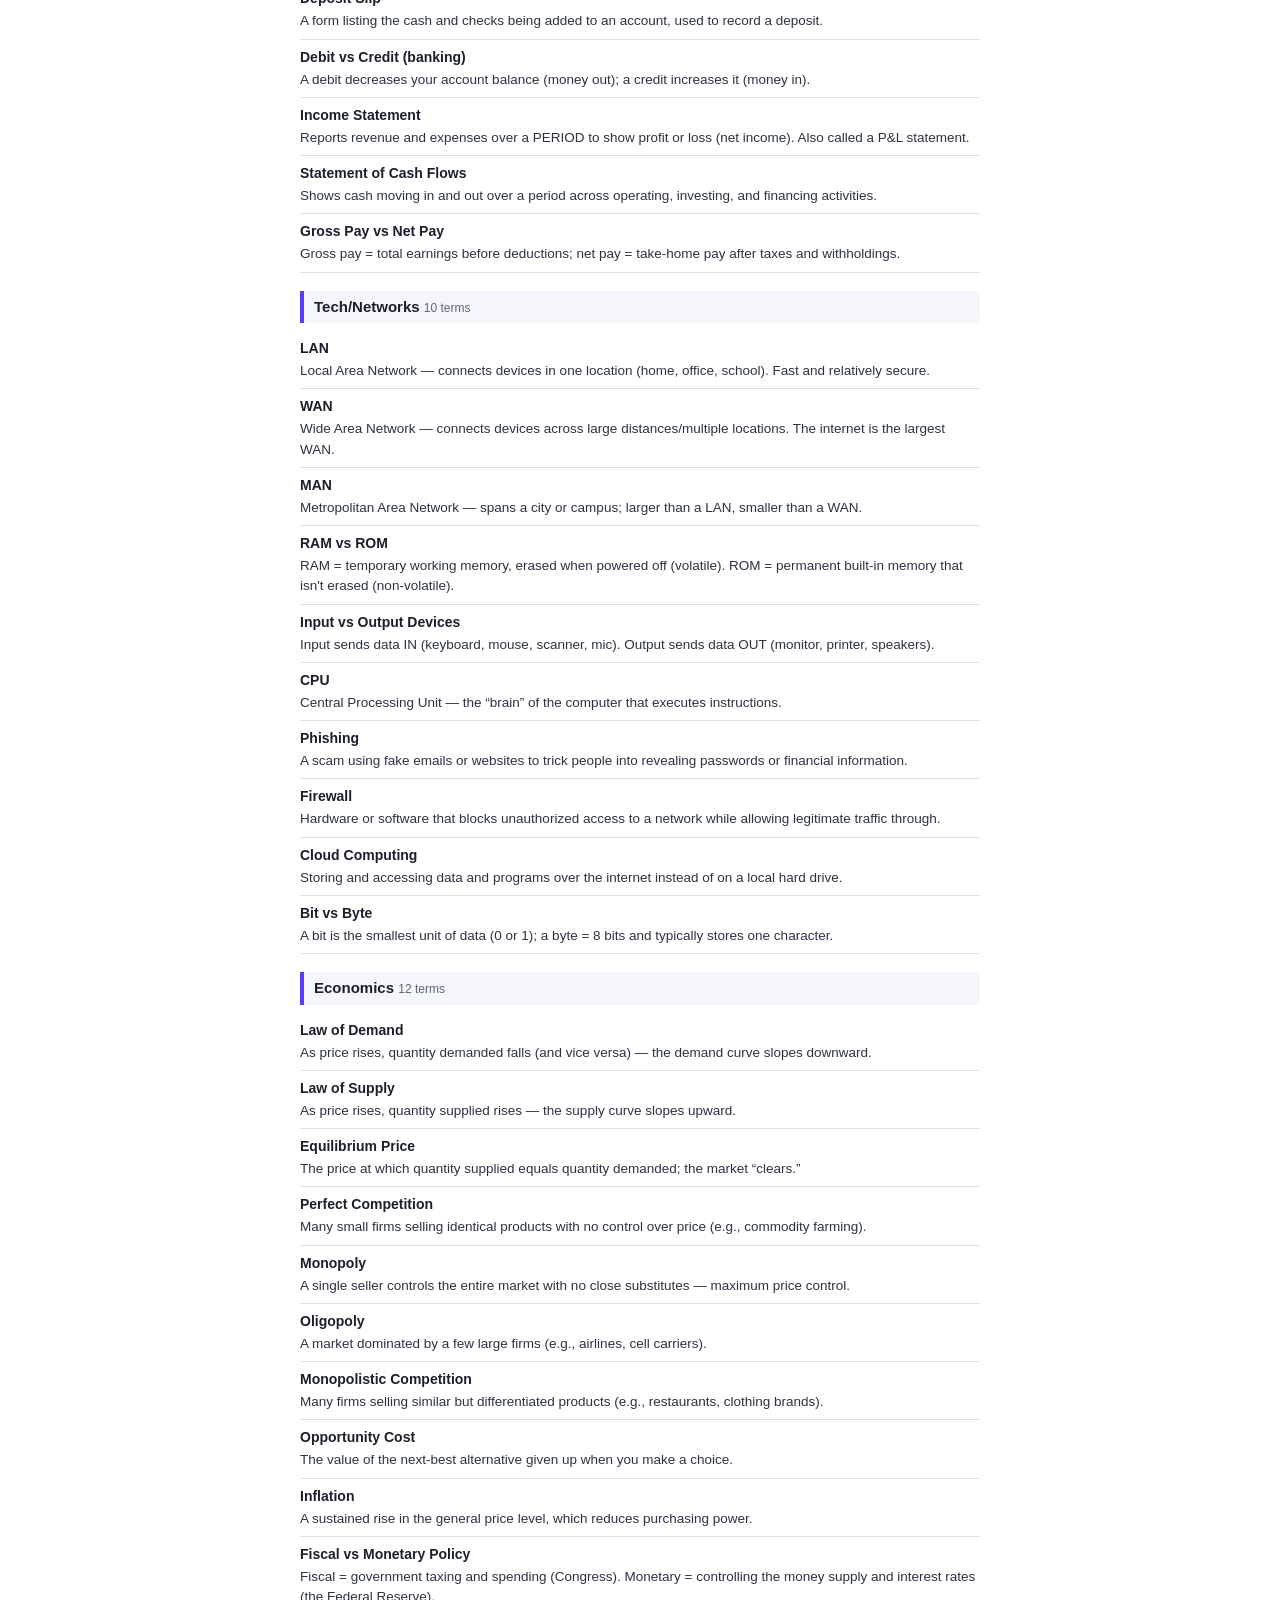
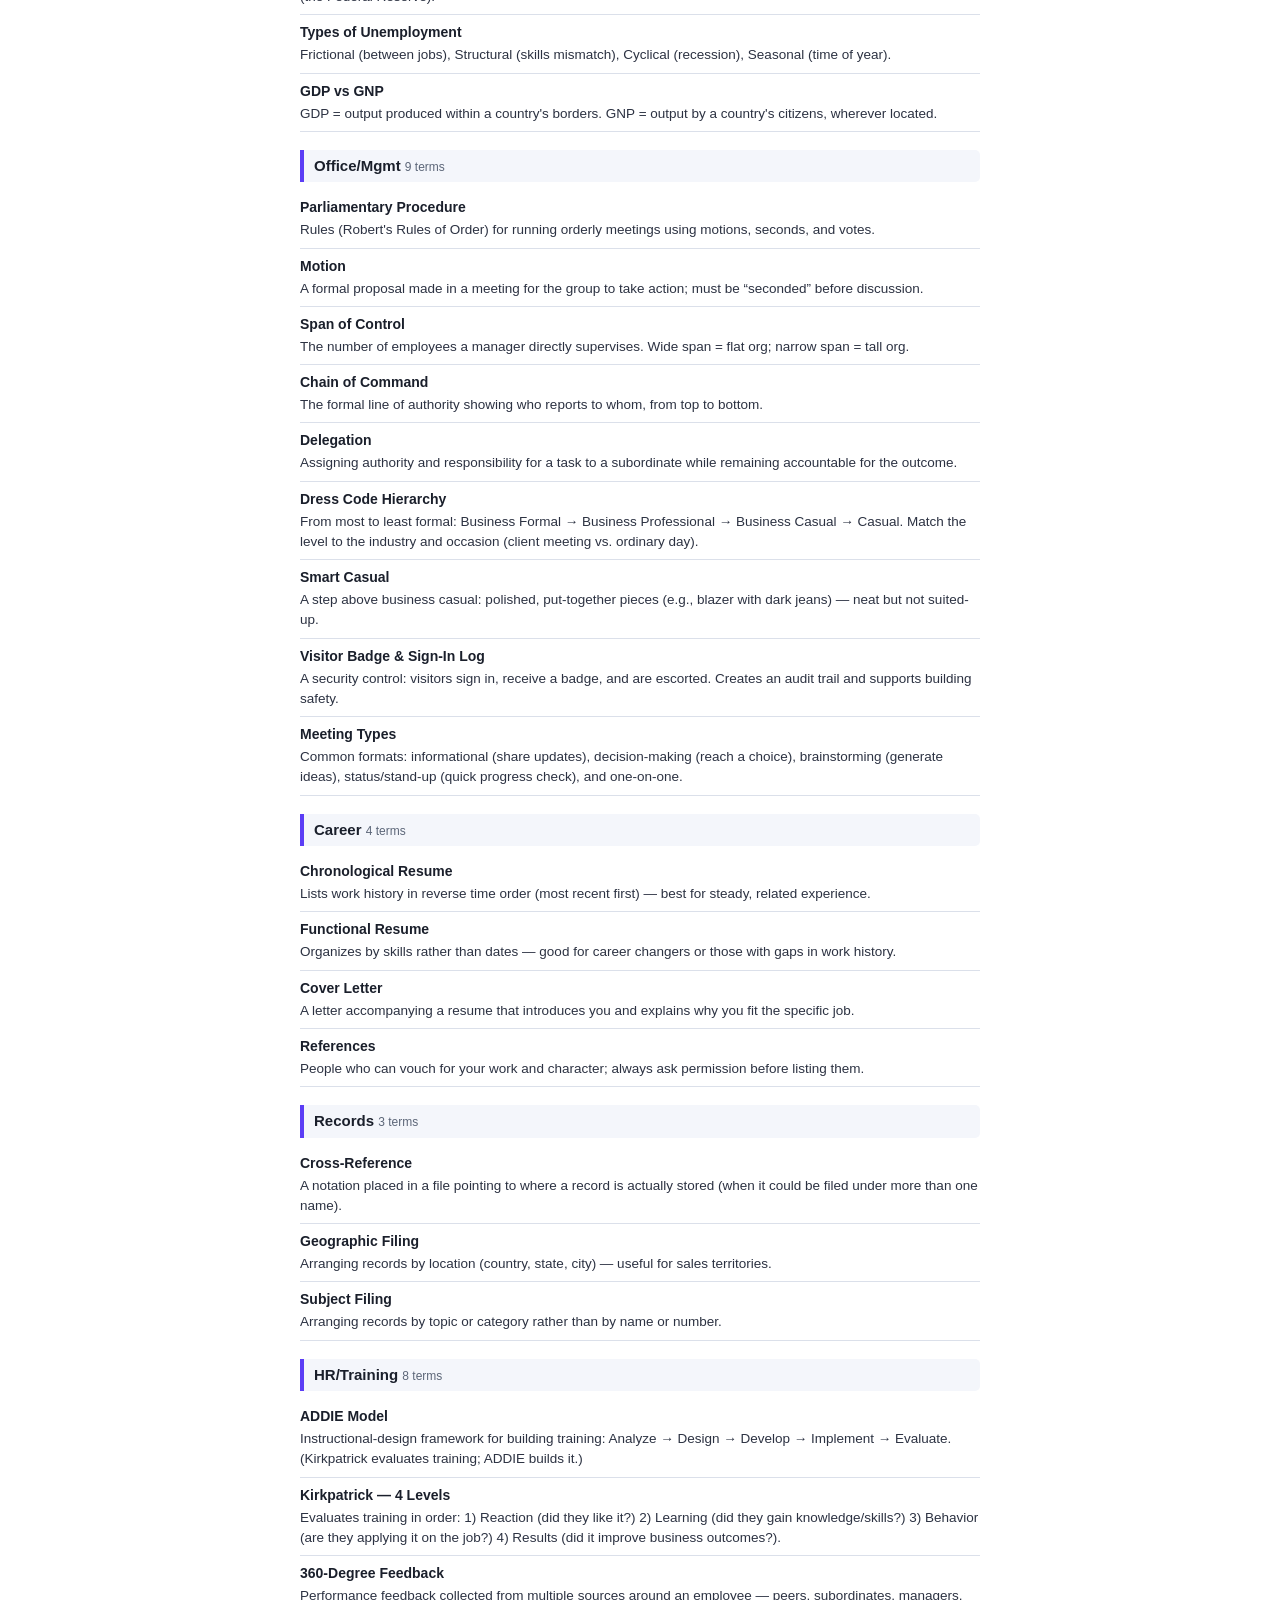
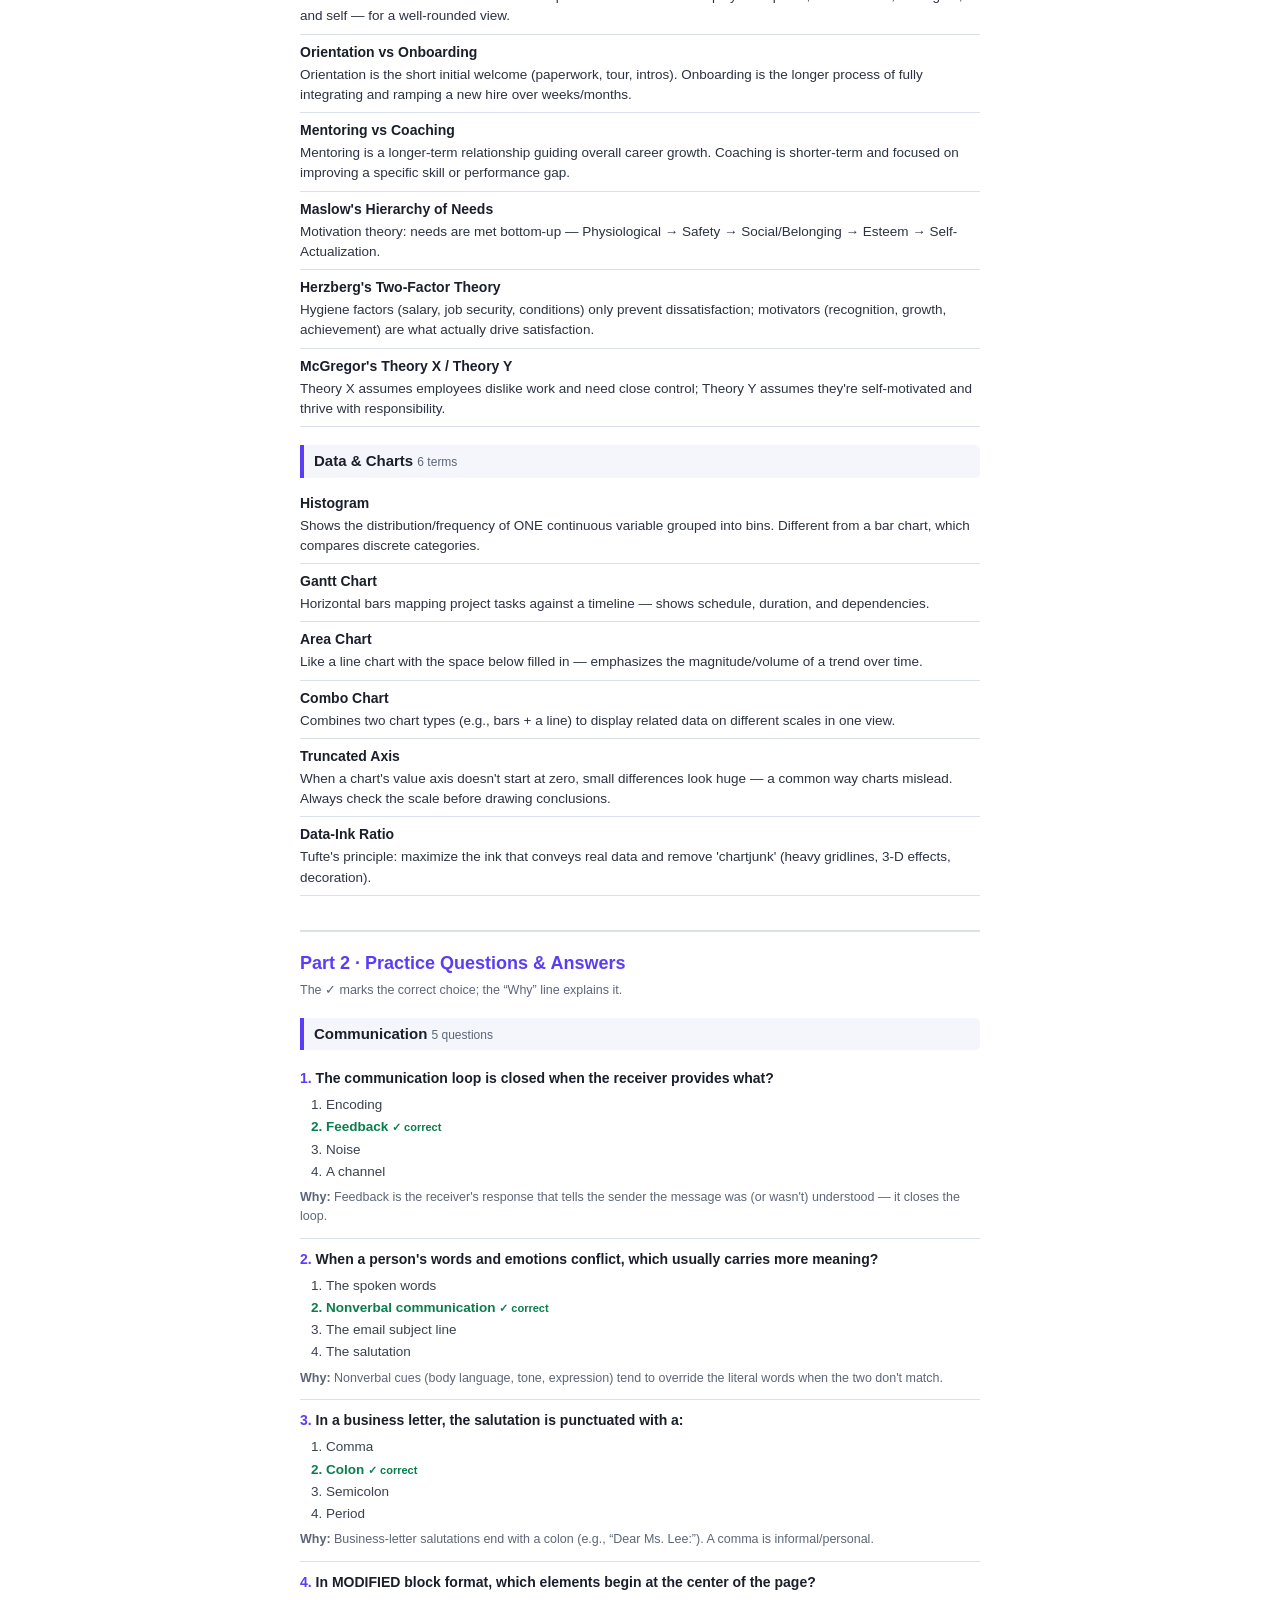
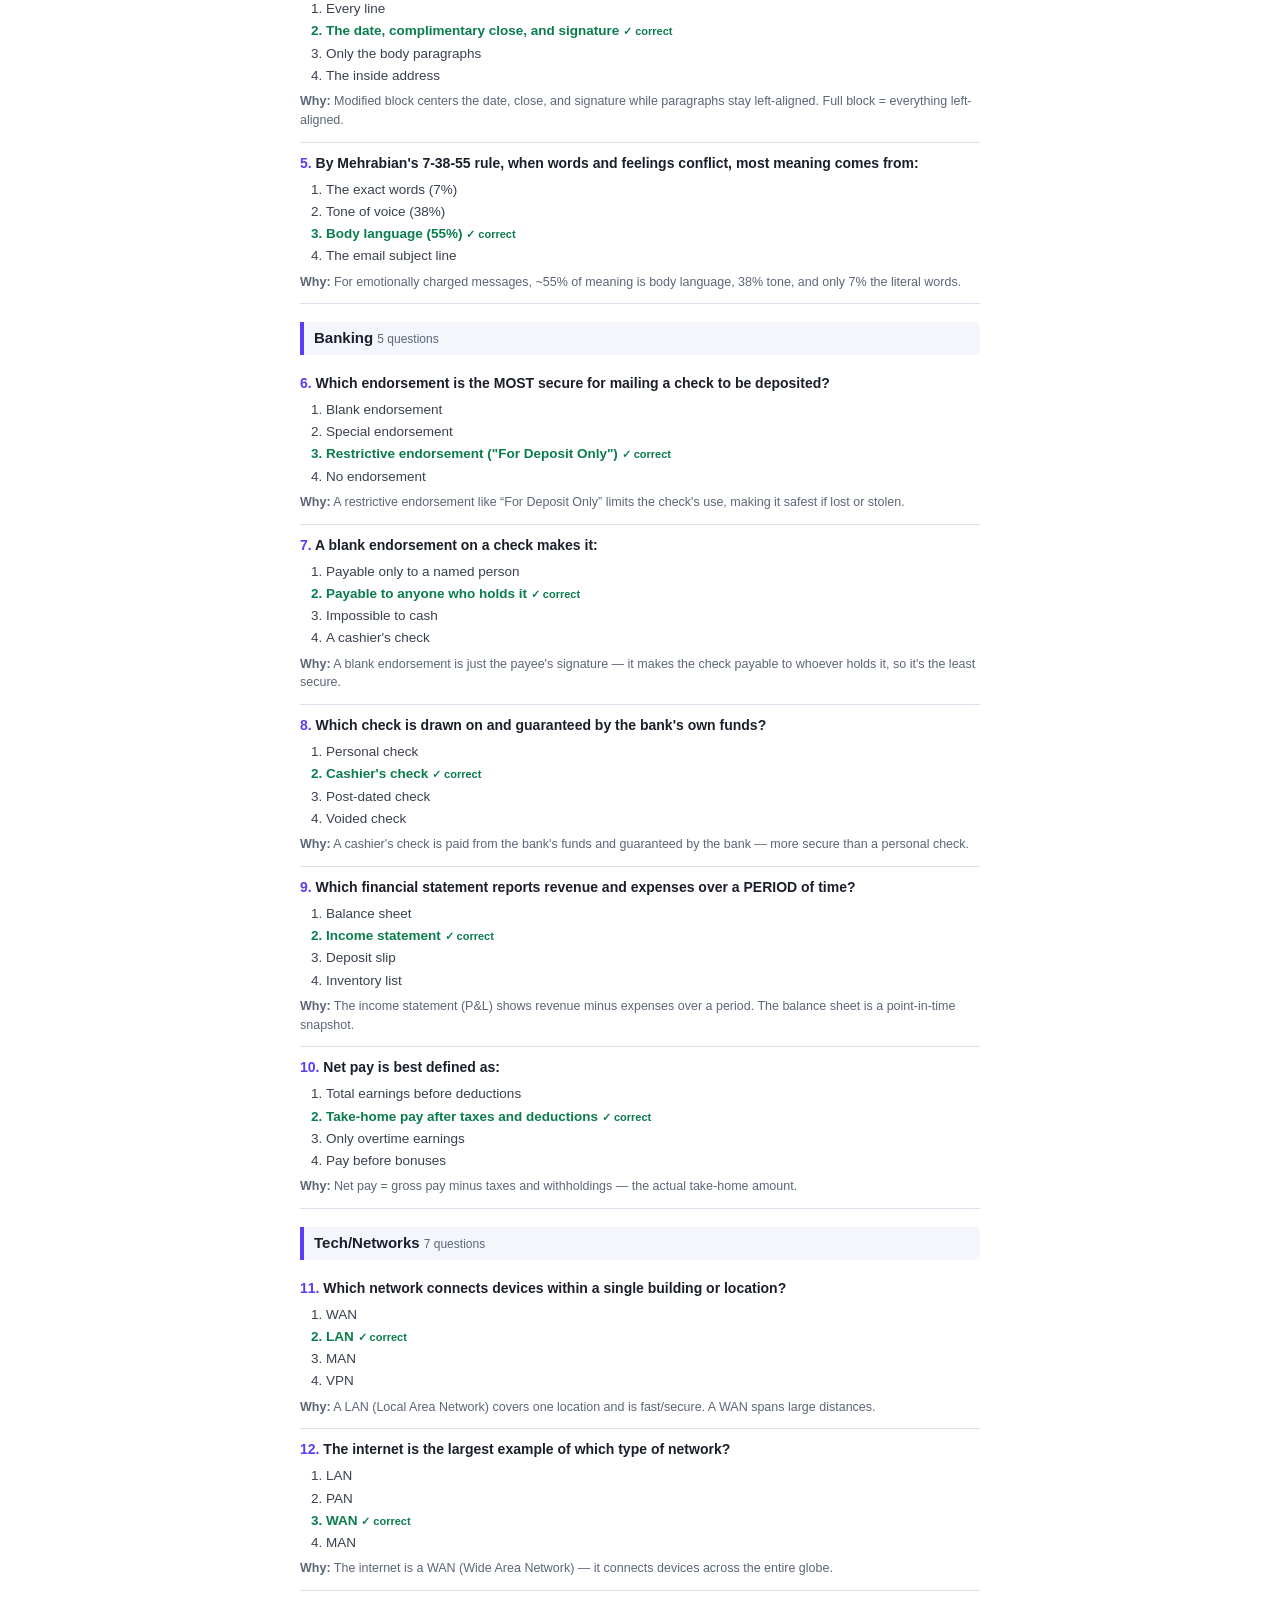
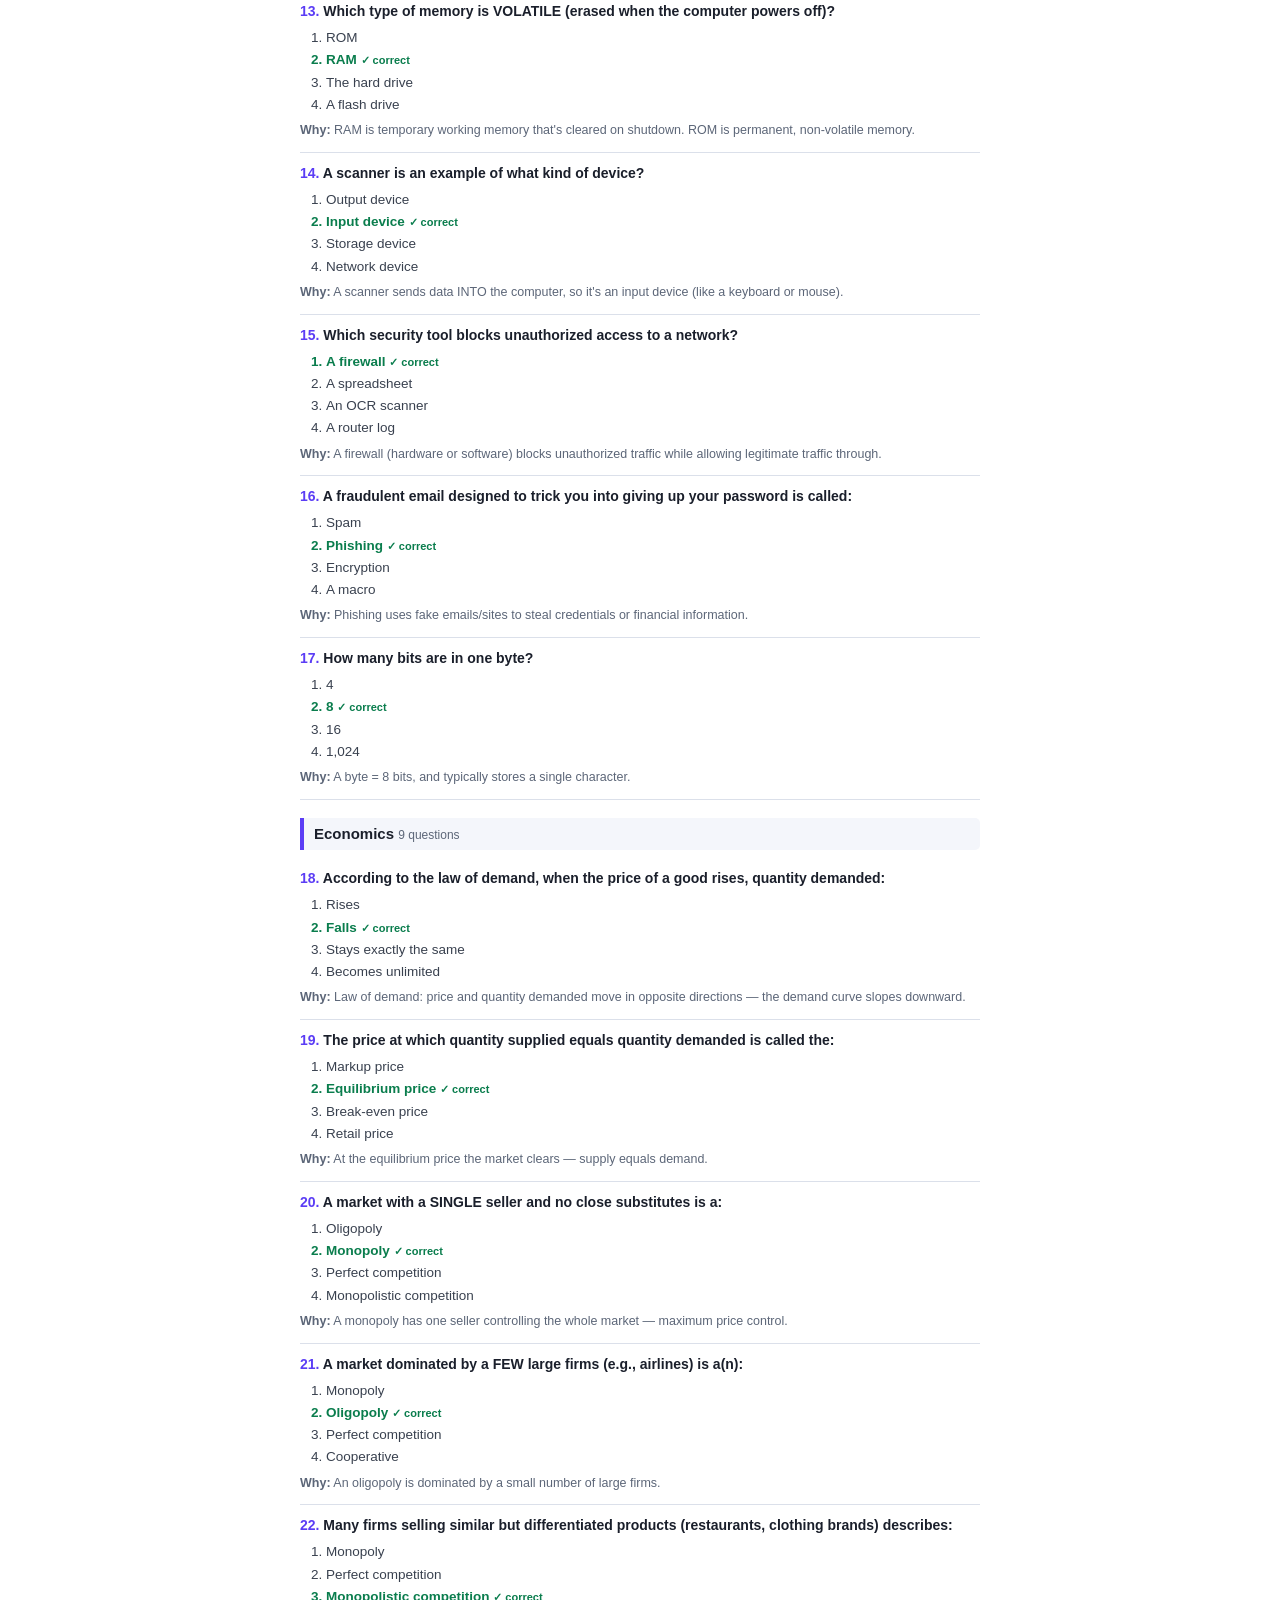
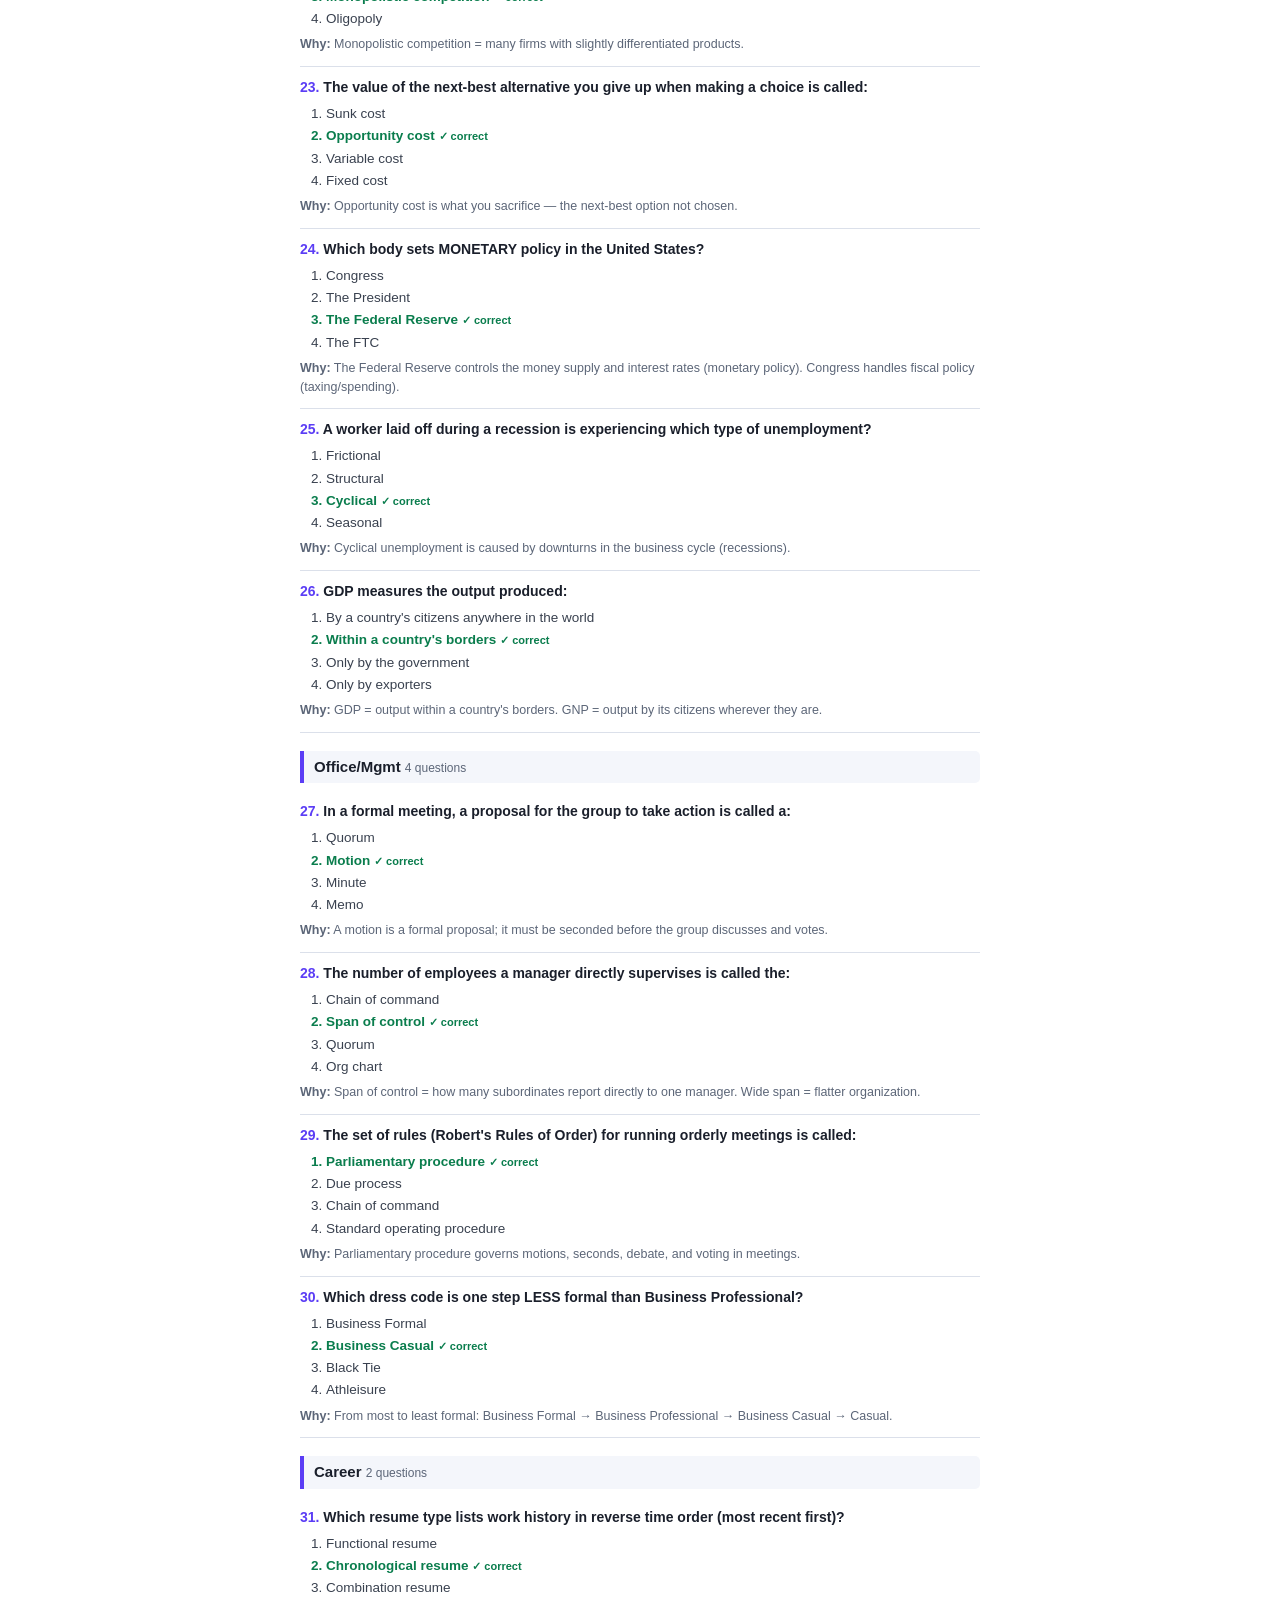
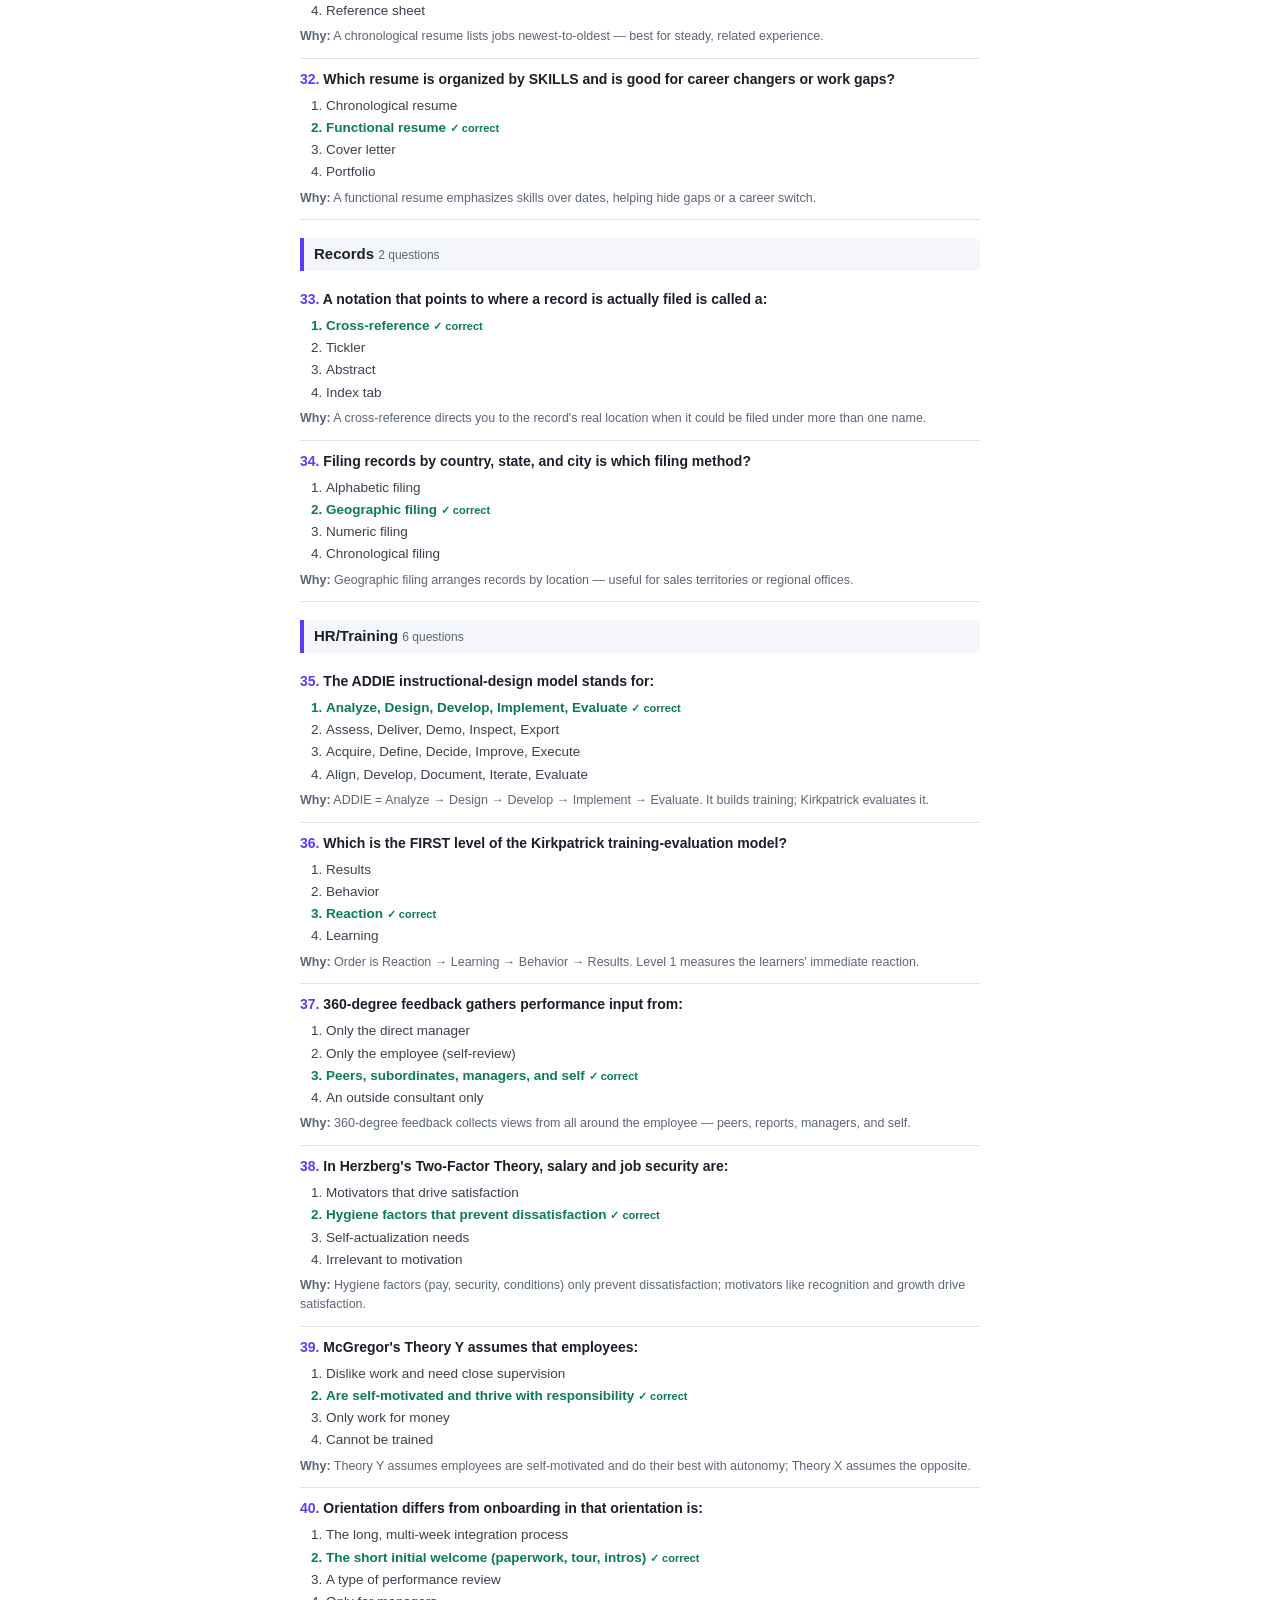
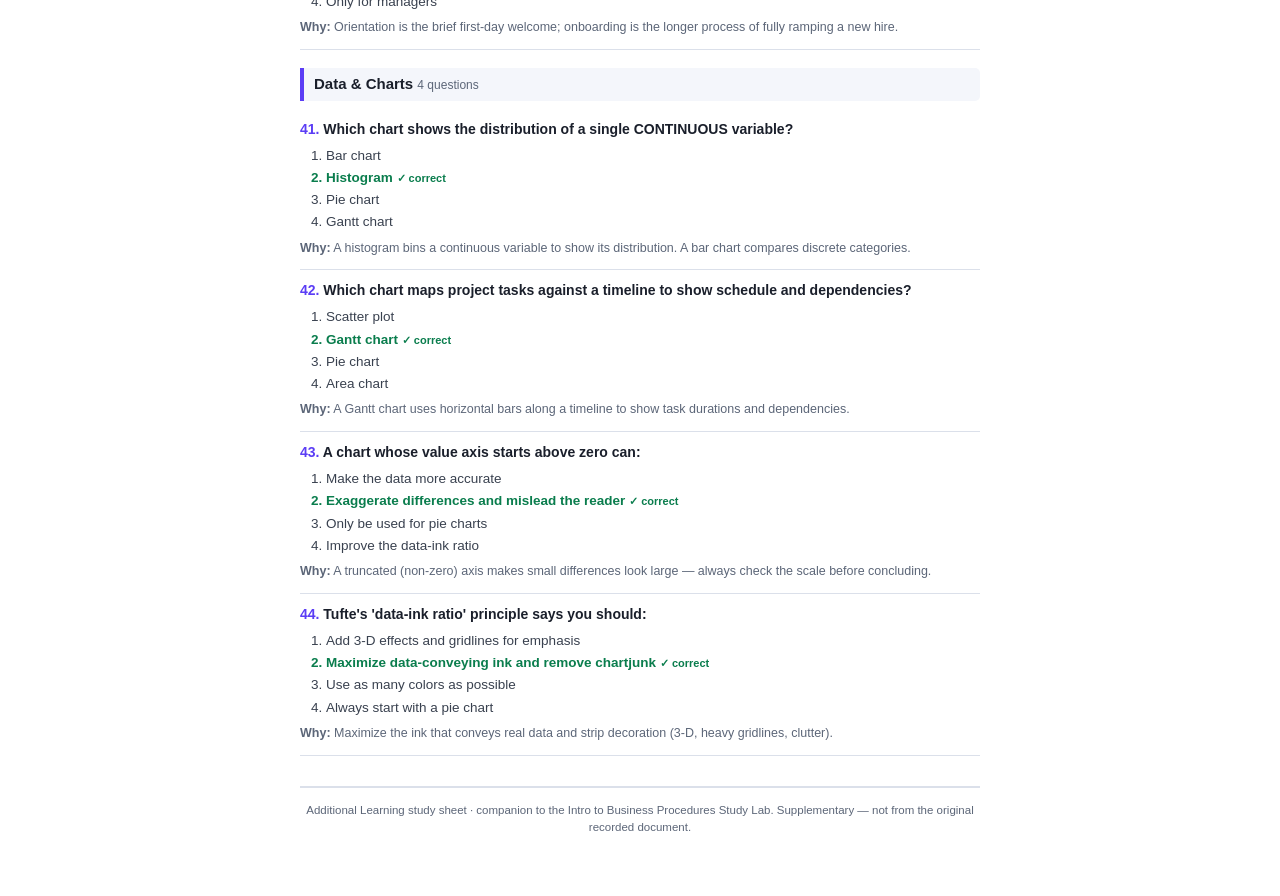
==== commit dad12176: "v1.9: expand Additional Learning + regenerate study sheet Deeper supplementary coverage of the newly" ====
--- a/Additional-Learning-Study-Sheet.html
+++ b/Additional-Learning-Study-Sheet.html
@@ -62,7 +62,7 @@
     <div class="eyebrow">➕ Additional Learning · Study Sheet</div>
     <h1>FBLA — Introduction to Business Procedures</h1>
     <p class="sub">Supplementary vocabulary &amp; practice questions for deeper review</p>
-    <p class="meta">Generated June 26, 2026 · 52 terms · 32 questions</p>
+    <p class="meta">Generated June 26, 2026 · 72 terms · 44 questions</p>
   </div>
 
   <div class="disclaimer">
@@ -70,15 +70,15 @@
     scope and standard business references. It is <b>NOT</b> taken from your original study document — it expands on the same topics.
   </div>
 
-  <p class="toc"><b>Contents:</b> Part 1 — Vocabulary &amp; Concepts (7 topics, 52 terms) · Part 2 — Practice Questions with answers (32 questions)</p>
+  <p class="toc"><b>Contents:</b> Part 1 — Vocabulary &amp; Concepts (9 topics, 72 terms) · Part 2 — Practice Questions with answers (44 questions)</p>
 
   <h2 class="part">Part 1 · Vocabulary &amp; Concepts</h2>
   <p class="part-note">Term → definition, grouped by topic.</p>
-  <section class="cat"><h2>Communication <span class="ct">8 terms</span></h2><dl><div class="entry"><dt>Communication Process</dt><dd>The path a message travels: Sender → Encode → Message → Channel → Receiver → Decode → Feedback. 'Noise' is any interference that distorts the message.</dd></div><div class="entry"><dt>Nonverbal Communication</dt><dd>Messages sent without words — body language, facial expressions, eye contact, gestures, posture, tone. Often outweighs the spoken words when the two conflict.</dd></div><div class="entry"><dt>Feedback</dt><dd>The receiver's response that tells the sender whether the message was understood — it closes the communication loop.</dd></div><div class="entry"><dt>Modified Block Format</dt><dd>Letter format where the date, complimentary close, and signature begin at the CENTER, while paragraphs stay left-aligned and un-indented. (Full block = everything left-aligned.)</dd></div><div class="entry"><dt>Salutation</dt><dd>The greeting line of a letter (e.g., “Dear Ms. Lee:”). In business letters it is followed by a colon.</dd></div><div class="entry"><dt>Complimentary Close</dt><dd>The polite sign-off before the signature (e.g., “Sincerely,”). Only the first word is capitalized.</dd></div><div class="entry"><dt>Inside Address</dt><dd>The recipient's name, title, and full address, placed above the salutation in a business letter.</dd></div><div class="entry"><dt>Reference Initials</dt><dd>Initials at the bottom of a letter showing who composed vs. typed it (author in CAPS, typist in lowercase: JL/mr).</dd></div></dl></section><section class="cat"><h2>Banking <span class="ct">10 terms</span></h2><dl><div class="entry"><dt>Blank Endorsement</dt><dd>Just the payee's signature on the back of a check — makes it payable to ANYONE holding it, so it's the least secure.</dd></div><div class="entry"><dt>Special (Full) Endorsement</dt><dd>“Pay to the order of [name]” plus your signature — transfers the check to a specific person.</dd></div><div class="entry"><dt>Restrictive Endorsement</dt><dd>Limits how a check can be used, e.g., “For Deposit Only” — the most secure endorsement for mailing or depositing.</dd></div><div class="entry"><dt>Cashier's Check</dt><dd>A check drawn on and guaranteed by the bank's own funds — more secure than a personal check.</dd></div><div class="entry"><dt>Money Order</dt><dd>A prepaid instrument for a set amount, used when a personal check isn't accepted; no bank account required.</dd></div><div class="entry"><dt>Deposit Slip</dt><dd>A form listing the cash and checks being added to an account, used to record a deposit.</dd></div><div class="entry"><dt>Debit vs Credit (banking)</dt><dd>A debit decreases your account balance (money out); a credit increases it (money in).</dd></div><div class="entry"><dt>Income Statement</dt><dd>Reports revenue and expenses over a PERIOD to show profit or loss (net income). Also called a P&amp;L statement.</dd></div><div class="entry"><dt>Statement of Cash Flows</dt><dd>Shows cash moving in and out over a period across operating, investing, and financing activities.</dd></div><div class="entry"><dt>Gross Pay vs Net Pay</dt><dd>Gross pay = total earnings before deductions; net pay = take-home pay after taxes and withholdings.</dd></div></dl></section><section class="cat"><h2>Tech/Networks <span class="ct">10 terms</span></h2><dl><div class="entry"><dt>LAN</dt><dd>Local Area Network — connects devices in one location (home, office, school). Fast and relatively secure.</dd></div><div class="entry"><dt>WAN</dt><dd>Wide Area Network — connects devices across large distances/multiple locations. The internet is the largest WAN.</dd></div><div class="entry"><dt>MAN</dt><dd>Metropolitan Area Network — spans a city or campus; larger than a LAN, smaller than a WAN.</dd></div><div class="entry"><dt>RAM vs ROM</dt><dd>RAM = temporary working memory, erased when powered off (volatile). ROM = permanent built-in memory that isn't erased (non-volatile).</dd></div><div class="entry"><dt>Input vs Output Devices</dt><dd>Input sends data IN (keyboard, mouse, scanner, mic). Output sends data OUT (monitor, printer, speakers).</dd></div><div class="entry"><dt>CPU</dt><dd>Central Processing Unit — the “brain” of the computer that executes instructions.</dd></div><div class="entry"><dt>Phishing</dt><dd>A scam using fake emails or websites to trick people into revealing passwords or financial information.</dd></div><div class="entry"><dt>Firewall</dt><dd>Hardware or software that blocks unauthorized access to a network while allowing legitimate traffic through.</dd></div><div class="entry"><dt>Cloud Computing</dt><dd>Storing and accessing data and programs over the internet instead of on a local hard drive.</dd></div><div class="entry"><dt>Bit vs Byte</dt><dd>A bit is the smallest unit of data (0 or 1); a byte = 8 bits and typically stores one character.</dd></div></dl></section><section class="cat"><h2>Economics <span class="ct">12 terms</span></h2><dl><div class="entry"><dt>Law of Demand</dt><dd>As price rises, quantity demanded falls (and vice versa) — the demand curve slopes downward.</dd></div><div class="entry"><dt>Law of Supply</dt><dd>As price rises, quantity supplied rises — the supply curve slopes upward.</dd></div><div class="entry"><dt>Equilibrium Price</dt><dd>The price at which quantity supplied equals quantity demanded; the market “clears.”</dd></div><div class="entry"><dt>Perfect Competition</dt><dd>Many small firms selling identical products with no control over price (e.g., commodity farming).</dd></div><div class="entry"><dt>Monopoly</dt><dd>A single seller controls the entire market with no close substitutes — maximum price control.</dd></div><div class="entry"><dt>Oligopoly</dt><dd>A market dominated by a few large firms (e.g., airlines, cell carriers).</dd></div><div class="entry"><dt>Monopolistic Competition</dt><dd>Many firms selling similar but differentiated products (e.g., restaurants, clothing brands).</dd></div><div class="entry"><dt>Opportunity Cost</dt><dd>The value of the next-best alternative given up when you make a choice.</dd></div><div class="entry"><dt>Inflation</dt><dd>A sustained rise in the general price level, which reduces purchasing power.</dd></div><div class="entry"><dt>Fiscal vs Monetary Policy</dt><dd>Fiscal = government taxing and spending (Congress). Monetary = controlling the money supply and interest rates (the Federal Reserve).</dd></div><div class="entry"><dt>Types of Unemployment</dt><dd>Frictional (between jobs), Structural (skills mismatch), Cyclical (recession), Seasonal (time of year).</dd></div><div class="entry"><dt>GDP vs GNP</dt><dd>GDP = output produced within a country's borders. GNP = output by a country's citizens, wherever located.</dd></div></dl></section><section class="cat"><h2>Office/Mgmt <span class="ct">5 terms</span></h2><dl><div class="entry"><dt>Parliamentary Procedure</dt><dd>Rules (Robert's Rules of Order) for running orderly meetings using motions, seconds, and votes.</dd></div><div class="entry"><dt>Motion</dt><dd>A formal proposal made in a meeting for the group to take action; must be “seconded” before discussion.</dd></div><div class="entry"><dt>Span of Control</dt><dd>The number of employees a manager directly supervises. Wide span = flat org; narrow span = tall org.</dd></div><div class="entry"><dt>Chain of Command</dt><dd>The formal line of authority showing who reports to whom, from top to bottom.</dd></div><div class="entry"><dt>Delegation</dt><dd>Assigning authority and responsibility for a task to a subordinate while remaining accountable for the outcome.</dd></div></dl></section><section class="cat"><h2>Career <span class="ct">4 terms</span></h2><dl><div class="entry"><dt>Chronological Resume</dt><dd>Lists work history in reverse time order (most recent first) — best for steady, related experience.</dd></div><div class="entry"><dt>Functional Resume</dt><dd>Organizes by skills rather than dates — good for career changers or those with gaps in work history.</dd></div><div class="entry"><dt>Cover Letter</dt><dd>A letter accompanying a resume that introduces you and explains why you fit the specific job.</dd></div><div class="entry"><dt>References</dt><dd>People who can vouch for your work and character; always ask permission before listing them.</dd></div></dl></section><section class="cat"><h2>Records <span class="ct">3 terms</span></h2><dl><div class="entry"><dt>Cross-Reference</dt><dd>A notation placed in a file pointing to where a record is actually stored (when it could be filed under more than one name).</dd></div><div class="entry"><dt>Geographic Filing</dt><dd>Arranging records by location (country, state, city) — useful for sales territories.</dd></div><div class="entry"><dt>Subject Filing</dt><dd>Arranging records by topic or category rather than by name or number.</dd></div></dl></section>
+  <section class="cat"><h2>Communication <span class="ct">10 terms</span></h2><dl><div class="entry"><dt>Communication Process</dt><dd>The path a message travels: Sender → Encode → Message → Channel → Receiver → Decode → Feedback. 'Noise' is any interference that distorts the message.</dd></div><div class="entry"><dt>Nonverbal Communication</dt><dd>Messages sent without words — body language, facial expressions, eye contact, gestures, posture, tone. Often outweighs the spoken words when the two conflict.</dd></div><div class="entry"><dt>Feedback</dt><dd>The receiver's response that tells the sender whether the message was understood — it closes the communication loop.</dd></div><div class="entry"><dt>Modified Block Format</dt><dd>Letter format where the date, complimentary close, and signature begin at the CENTER, while paragraphs stay left-aligned and un-indented. (Full block = everything left-aligned.)</dd></div><div class="entry"><dt>Salutation</dt><dd>The greeting line of a letter (e.g., “Dear Ms. Lee:”). In business letters it is followed by a colon.</dd></div><div class="entry"><dt>Complimentary Close</dt><dd>The polite sign-off before the signature (e.g., “Sincerely,”). Only the first word is capitalized.</dd></div><div class="entry"><dt>Inside Address</dt><dd>The recipient's name, title, and full address, placed above the salutation in a business letter.</dd></div><div class="entry"><dt>Reference Initials</dt><dd>Initials at the bottom of a letter showing who composed vs. typed it (author in CAPS, typist in lowercase: JL/mr).</dd></div><div class="entry"><dt>Mehrabian's 7-38-55 Rule</dt><dd>When a speaker's words and feelings conflict, listeners take ~7% of the meaning from words, 38% from tone of voice, and 55% from body language — so nonverbal cues dominate emotional messages.</dd></div><div class="entry"><dt>Active vs Passive Voice</dt><dd>Active voice ('The team met the goal') is clearer and more direct than passive ('The goal was met') — preferred in most business writing.</dd></div></dl></section><section class="cat"><h2>Banking <span class="ct">10 terms</span></h2><dl><div class="entry"><dt>Blank Endorsement</dt><dd>Just the payee's signature on the back of a check — makes it payable to ANYONE holding it, so it's the least secure.</dd></div><div class="entry"><dt>Special (Full) Endorsement</dt><dd>“Pay to the order of [name]” plus your signature — transfers the check to a specific person.</dd></div><div class="entry"><dt>Restrictive Endorsement</dt><dd>Limits how a check can be used, e.g., “For Deposit Only” — the most secure endorsement for mailing or depositing.</dd></div><div class="entry"><dt>Cashier's Check</dt><dd>A check drawn on and guaranteed by the bank's own funds — more secure than a personal check.</dd></div><div class="entry"><dt>Money Order</dt><dd>A prepaid instrument for a set amount, used when a personal check isn't accepted; no bank account required.</dd></div><div class="entry"><dt>Deposit Slip</dt><dd>A form listing the cash and checks being added to an account, used to record a deposit.</dd></div><div class="entry"><dt>Debit vs Credit (banking)</dt><dd>A debit decreases your account balance (money out); a credit increases it (money in).</dd></div><div class="entry"><dt>Income Statement</dt><dd>Reports revenue and expenses over a PERIOD to show profit or loss (net income). Also called a P&amp;L statement.</dd></div><div class="entry"><dt>Statement of Cash Flows</dt><dd>Shows cash moving in and out over a period across operating, investing, and financing activities.</dd></div><div class="entry"><dt>Gross Pay vs Net Pay</dt><dd>Gross pay = total earnings before deductions; net pay = take-home pay after taxes and withholdings.</dd></div></dl></section><section class="cat"><h2>Tech/Networks <span class="ct">10 terms</span></h2><dl><div class="entry"><dt>LAN</dt><dd>Local Area Network — connects devices in one location (home, office, school). Fast and relatively secure.</dd></div><div class="entry"><dt>WAN</dt><dd>Wide Area Network — connects devices across large distances/multiple locations. The internet is the largest WAN.</dd></div><div class="entry"><dt>MAN</dt><dd>Metropolitan Area Network — spans a city or campus; larger than a LAN, smaller than a WAN.</dd></div><div class="entry"><dt>RAM vs ROM</dt><dd>RAM = temporary working memory, erased when powered off (volatile). ROM = permanent built-in memory that isn't erased (non-volatile).</dd></div><div class="entry"><dt>Input vs Output Devices</dt><dd>Input sends data IN (keyboard, mouse, scanner, mic). Output sends data OUT (monitor, printer, speakers).</dd></div><div class="entry"><dt>CPU</dt><dd>Central Processing Unit — the “brain” of the computer that executes instructions.</dd></div><div class="entry"><dt>Phishing</dt><dd>A scam using fake emails or websites to trick people into revealing passwords or financial information.</dd></div><div class="entry"><dt>Firewall</dt><dd>Hardware or software that blocks unauthorized access to a network while allowing legitimate traffic through.</dd></div><div class="entry"><dt>Cloud Computing</dt><dd>Storing and accessing data and programs over the internet instead of on a local hard drive.</dd></div><div class="entry"><dt>Bit vs Byte</dt><dd>A bit is the smallest unit of data (0 or 1); a byte = 8 bits and typically stores one character.</dd></div></dl></section><section class="cat"><h2>Economics <span class="ct">12 terms</span></h2><dl><div class="entry"><dt>Law of Demand</dt><dd>As price rises, quantity demanded falls (and vice versa) — the demand curve slopes downward.</dd></div><div class="entry"><dt>Law of Supply</dt><dd>As price rises, quantity supplied rises — the supply curve slopes upward.</dd></div><div class="entry"><dt>Equilibrium Price</dt><dd>The price at which quantity supplied equals quantity demanded; the market “clears.”</dd></div><div class="entry"><dt>Perfect Competition</dt><dd>Many small firms selling identical products with no control over price (e.g., commodity farming).</dd></div><div class="entry"><dt>Monopoly</dt><dd>A single seller controls the entire market with no close substitutes — maximum price control.</dd></div><div class="entry"><dt>Oligopoly</dt><dd>A market dominated by a few large firms (e.g., airlines, cell carriers).</dd></div><div class="entry"><dt>Monopolistic Competition</dt><dd>Many firms selling similar but differentiated products (e.g., restaurants, clothing brands).</dd></div><div class="entry"><dt>Opportunity Cost</dt><dd>The value of the next-best alternative given up when you make a choice.</dd></div><div class="entry"><dt>Inflation</dt><dd>A sustained rise in the general price level, which reduces purchasing power.</dd></div><div class="entry"><dt>Fiscal vs Monetary Policy</dt><dd>Fiscal = government taxing and spending (Congress). Monetary = controlling the money supply and interest rates (the Federal Reserve).</dd></div><div class="entry"><dt>Types of Unemployment</dt><dd>Frictional (between jobs), Structural (skills mismatch), Cyclical (recession), Seasonal (time of year).</dd></div><div class="entry"><dt>GDP vs GNP</dt><dd>GDP = output produced within a country's borders. GNP = output by a country's citizens, wherever located.</dd></div></dl></section><section class="cat"><h2>Office/Mgmt <span class="ct">9 terms</span></h2><dl><div class="entry"><dt>Parliamentary Procedure</dt><dd>Rules (Robert's Rules of Order) for running orderly meetings using motions, seconds, and votes.</dd></div><div class="entry"><dt>Motion</dt><dd>A formal proposal made in a meeting for the group to take action; must be “seconded” before discussion.</dd></div><div class="entry"><dt>Span of Control</dt><dd>The number of employees a manager directly supervises. Wide span = flat org; narrow span = tall org.</dd></div><div class="entry"><dt>Chain of Command</dt><dd>The formal line of authority showing who reports to whom, from top to bottom.</dd></div><div class="entry"><dt>Delegation</dt><dd>Assigning authority and responsibility for a task to a subordinate while remaining accountable for the outcome.</dd></div><div class="entry"><dt>Dress Code Hierarchy</dt><dd>From most to least formal: Business Formal → Business Professional → Business Casual → Casual. Match the level to the industry and occasion (client meeting vs. ordinary day).</dd></div><div class="entry"><dt>Smart Casual</dt><dd>A step above business casual: polished, put-together pieces (e.g., blazer with dark jeans) — neat but not suited-up.</dd></div><div class="entry"><dt>Visitor Badge &amp; Sign-In Log</dt><dd>A security control: visitors sign in, receive a badge, and are escorted. Creates an audit trail and supports building safety.</dd></div><div class="entry"><dt>Meeting Types</dt><dd>Common formats: informational (share updates), decision-making (reach a choice), brainstorming (generate ideas), status/stand-up (quick progress check), and one-on-one.</dd></div></dl></section><section class="cat"><h2>Career <span class="ct">4 terms</span></h2><dl><div class="entry"><dt>Chronological Resume</dt><dd>Lists work history in reverse time order (most recent first) — best for steady, related experience.</dd></div><div class="entry"><dt>Functional Resume</dt><dd>Organizes by skills rather than dates — good for career changers or those with gaps in work history.</dd></div><div class="entry"><dt>Cover Letter</dt><dd>A letter accompanying a resume that introduces you and explains why you fit the specific job.</dd></div><div class="entry"><dt>References</dt><dd>People who can vouch for your work and character; always ask permission before listing them.</dd></div></dl></section><section class="cat"><h2>Records <span class="ct">3 terms</span></h2><dl><div class="entry"><dt>Cross-Reference</dt><dd>A notation placed in a file pointing to where a record is actually stored (when it could be filed under more than one name).</dd></div><div class="entry"><dt>Geographic Filing</dt><dd>Arranging records by location (country, state, city) — useful for sales territories.</dd></div><div class="entry"><dt>Subject Filing</dt><dd>Arranging records by topic or category rather than by name or number.</dd></div></dl></section><section class="cat"><h2>HR/Training <span class="ct">8 terms</span></h2><dl><div class="entry"><dt>ADDIE Model</dt><dd>Instructional-design framework for building training: Analyze → Design → Develop → Implement → Evaluate. (Kirkpatrick evaluates training; ADDIE builds it.)</dd></div><div class="entry"><dt>Kirkpatrick — 4 Levels</dt><dd>Evaluates training in order: 1) Reaction (did they like it?) 2) Learning (did they gain knowledge/skills?) 3) Behavior (are they applying it on the job?) 4) Results (did it improve business outcomes?).</dd></div><div class="entry"><dt>360-Degree Feedback</dt><dd>Performance feedback collected from multiple sources around an employee — peers, subordinates, managers, and self — for a well-rounded view.</dd></div><div class="entry"><dt>Orientation vs Onboarding</dt><dd>Orientation is the short initial welcome (paperwork, tour, intros). Onboarding is the longer process of fully integrating and ramping a new hire over weeks/months.</dd></div><div class="entry"><dt>Mentoring vs Coaching</dt><dd>Mentoring is a longer-term relationship guiding overall career growth. Coaching is shorter-term and focused on improving a specific skill or performance gap.</dd></div><div class="entry"><dt>Maslow's Hierarchy of Needs</dt><dd>Motivation theory: needs are met bottom-up — Physiological → Safety → Social/Belonging → Esteem → Self-Actualization.</dd></div><div class="entry"><dt>Herzberg's Two-Factor Theory</dt><dd>Hygiene factors (salary, job security, conditions) only prevent dissatisfaction; motivators (recognition, growth, achievement) are what actually drive satisfaction.</dd></div><div class="entry"><dt>McGregor's Theory X / Theory Y</dt><dd>Theory X assumes employees dislike work and need close control; Theory Y assumes they're self-motivated and thrive with responsibility.</dd></div></dl></section><section class="cat"><h2>Data &amp; Charts <span class="ct">6 terms</span></h2><dl><div class="entry"><dt>Histogram</dt><dd>Shows the distribution/frequency of ONE continuous variable grouped into bins. Different from a bar chart, which compares discrete categories.</dd></div><div class="entry"><dt>Gantt Chart</dt><dd>Horizontal bars mapping project tasks against a timeline — shows schedule, duration, and dependencies.</dd></div><div class="entry"><dt>Area Chart</dt><dd>Like a line chart with the space below filled in — emphasizes the magnitude/volume of a trend over time.</dd></div><div class="entry"><dt>Combo Chart</dt><dd>Combines two chart types (e.g., bars + a line) to display related data on different scales in one view.</dd></div><div class="entry"><dt>Truncated Axis</dt><dd>When a chart's value axis doesn't start at zero, small differences look huge — a common way charts mislead. Always check the scale before drawing conclusions.</dd></div><div class="entry"><dt>Data-Ink Ratio</dt><dd>Tufte's principle: maximize the ink that conveys real data and remove 'chartjunk' (heavy gridlines, 3-D effects, decoration).</dd></div></dl></section>
 
   <h2 class="part">Part 2 · Practice Questions &amp; Answers</h2>
   <p class="part-note">The ✓ marks the correct choice; the “Why” line explains it.</p>
-  <section class="cat"><h2>Communication <span class="ct">4 questions</span></h2><div class="q"><p class="qq"><span class="qn">1.</span> The communication loop is closed when the receiver provides what?</p><ol class="opts"><li class="">Encoding</li><li class="correct">Feedback <span class="chk">✓ correct</span></li><li class="">Noise</li><li class="">A channel</li></ol><p class="why"><b>Why:</b> Feedback is the receiver's response that tells the sender the message was (or wasn't) understood — it closes the loop.</p></div><div class="q"><p class="qq"><span class="qn">2.</span> When a person's words and emotions conflict, which usually carries more meaning?</p><ol class="opts"><li class="">The spoken words</li><li class="correct">Nonverbal communication <span class="chk">✓ correct</span></li><li class="">The email subject line</li><li class="">The salutation</li></ol><p class="why"><b>Why:</b> Nonverbal cues (body language, tone, expression) tend to override the literal words when the two don't match.</p></div><div class="q"><p class="qq"><span class="qn">3.</span> In a business letter, the salutation is punctuated with a:</p><ol class="opts"><li class="">Comma</li><li class="correct">Colon <span class="chk">✓ correct</span></li><li class="">Semicolon</li><li class="">Period</li></ol><p class="why"><b>Why:</b> Business-letter salutations end with a colon (e.g., “Dear Ms. Lee:”). A comma is informal/personal.</p></div><div class="q"><p class="qq"><span class="qn">4.</span> In MODIFIED block format, which elements begin at the center of the page?</p><ol class="opts"><li class="">Every line</li><li class="correct">The date, complimentary close, and signature <span class="chk">✓ correct</span></li><li class="">Only the body paragraphs</li><li class="">The inside address</li></ol><p class="why"><b>Why:</b> Modified block centers the date, close, and signature while paragraphs stay left-aligned. Full block = everything left-aligned.</p></div></section><section class="cat"><h2>Banking <span class="ct">5 questions</span></h2><div class="q"><p class="qq"><span class="qn">5.</span> Which endorsement is the MOST secure for mailing a check to be deposited?</p><ol class="opts"><li class="">Blank endorsement</li><li class="">Special endorsement</li><li class="correct">Restrictive endorsement ("For Deposit Only") <span class="chk">✓ correct</span></li><li class="">No endorsement</li></ol><p class="why"><b>Why:</b> A restrictive endorsement like “For Deposit Only” limits the check's use, making it safest if lost or stolen.</p></div><div class="q"><p class="qq"><span class="qn">6.</span> A blank endorsement on a check makes it:</p><ol class="opts"><li class="">Payable only to a named person</li><li class="correct">Payable to anyone who holds it <span class="chk">✓ correct</span></li><li class="">Impossible to cash</li><li class="">A cashier's check</li></ol><p class="why"><b>Why:</b> A blank endorsement is just the payee's signature — it makes the check payable to whoever holds it, so it's the least secure.</p></div><div class="q"><p class="qq"><span class="qn">7.</span> Which check is drawn on and guaranteed by the bank's own funds?</p><ol class="opts"><li class="">Personal check</li><li class="correct">Cashier's check <span class="chk">✓ correct</span></li><li class="">Post-dated check</li><li class="">Voided check</li></ol><p class="why"><b>Why:</b> A cashier's check is paid from the bank's funds and guaranteed by the bank — more secure than a personal check.</p></div><div class="q"><p class="qq"><span class="qn">8.</span> Which financial statement reports revenue and expenses over a PERIOD of time?</p><ol class="opts"><li class="">Balance sheet</li><li class="correct">Income statement <span class="chk">✓ correct</span></li><li class="">Deposit slip</li><li class="">Inventory list</li></ol><p class="why"><b>Why:</b> The income statement (P&amp;L) shows revenue minus expenses over a period. The balance sheet is a point-in-time snapshot.</p></div><div class="q"><p class="qq"><span class="qn">9.</span> Net pay is best defined as:</p><ol class="opts"><li class="">Total earnings before deductions</li><li class="correct">Take-home pay after taxes and deductions <span class="chk">✓ correct</span></li><li class="">Only overtime earnings</li><li class="">Pay before bonuses</li></ol><p class="why"><b>Why:</b> Net pay = gross pay minus taxes and withholdings — the actual take-home amount.</p></div></section><section class="cat"><h2>Tech/Networks <span class="ct">7 questions</span></h2><div class="q"><p class="qq"><span class="qn">10.</span> Which network connects devices within a single building or location?</p><ol class="opts"><li class="">WAN</li><li class="correct">LAN <span class="chk">✓ correct</span></li><li class="">MAN</li><li class="">VPN</li></ol><p class="why"><b>Why:</b> A LAN (Local Area Network) covers one location and is fast/secure. A WAN spans large distances.</p></div><div class="q"><p class="qq"><span class="qn">11.</span> The internet is the largest example of which type of network?</p><ol class="opts"><li class="">LAN</li><li class="">PAN</li><li class="correct">WAN <span class="chk">✓ correct</span></li><li class="">MAN</li></ol><p class="why"><b>Why:</b> The internet is a WAN (Wide Area Network) — it connects devices across the entire globe.</p></div><div class="q"><p class="qq"><span class="qn">12.</span> Which type of memory is VOLATILE (erased when the computer powers off)?</p><ol class="opts"><li class="">ROM</li><li class="correct">RAM <span class="chk">✓ correct</span></li><li class="">The hard drive</li><li class="">A flash drive</li></ol><p class="why"><b>Why:</b> RAM is temporary working memory that's cleared on shutdown. ROM is permanent, non-volatile memory.</p></div><div class="q"><p class="qq"><span class="qn">13.</span> A scanner is an example of what kind of device?</p><ol class="opts"><li class="">Output device</li><li class="correct">Input device <span class="chk">✓ correct</span></li><li class="">Storage device</li><li class="">Network device</li></ol><p class="why"><b>Why:</b> A scanner sends data INTO the computer, so it's an input device (like a keyboard or mouse).</p></div><div class="q"><p class="qq"><span class="qn">14.</span> Which security tool blocks unauthorized access to a network?</p><ol class="opts"><li class="correct">A firewall <span class="chk">✓ correct</span></li><li class="">A spreadsheet</li><li class="">An OCR scanner</li><li class="">A router log</li></ol><p class="why"><b>Why:</b> A firewall (hardware or software) blocks unauthorized traffic while allowing legitimate traffic through.</p></div><div class="q"><p class="qq"><span class="qn">15.</span> A fraudulent email designed to trick you into giving up your password is called:</p><ol class="opts"><li class="">Spam</li><li class="correct">Phishing <span class="chk">✓ correct</span></li><li class="">Encryption</li><li class="">A macro</li></ol><p class="why"><b>Why:</b> Phishing uses fake emails/sites to steal credentials or financial information.</p></div><div class="q"><p class="qq"><span class="qn">16.</span> How many bits are in one byte?</p><ol class="opts"><li class="">4</li><li class="correct">8 <span class="chk">✓ correct</span></li><li class="">16</li><li class="">1,024</li></ol><p class="why"><b>Why:</b> A byte = 8 bits, and typically stores a single character.</p></div></section><section class="cat"><h2>Economics <span class="ct">9 questions</span></h2><div class="q"><p class="qq"><span class="qn">17.</span> According to the law of demand, when the price of a good rises, quantity demanded:</p><ol class="opts"><li class="">Rises</li><li class="correct">Falls <span class="chk">✓ correct</span></li><li class="">Stays exactly the same</li><li class="">Becomes unlimited</li></ol><p class="why"><b>Why:</b> Law of demand: price and quantity demanded move in opposite directions — the demand curve slopes downward.</p></div><div class="q"><p class="qq"><span class="qn">18.</span> The price at which quantity supplied equals quantity demanded is called the:</p><ol class="opts"><li class="">Markup price</li><li class="correct">Equilibrium price <span class="chk">✓ correct</span></li><li class="">Break-even price</li><li class="">Retail price</li></ol><p class="why"><b>Why:</b> At the equilibrium price the market clears — supply equals demand.</p></div><div class="q"><p class="qq"><span class="qn">19.</span> A market with a SINGLE seller and no close substitutes is a:</p><ol class="opts"><li class="">Oligopoly</li><li class="correct">Monopoly <span class="chk">✓ correct</span></li><li class="">Perfect competition</li><li class="">Monopolistic competition</li></ol><p class="why"><b>Why:</b> A monopoly has one seller controlling the whole market — maximum price control.</p></div><div class="q"><p class="qq"><span class="qn">20.</span> A market dominated by a FEW large firms (e.g., airlines) is a(n):</p><ol class="opts"><li class="">Monopoly</li><li class="correct">Oligopoly <span class="chk">✓ correct</span></li><li class="">Perfect competition</li><li class="">Cooperative</li></ol><p class="why"><b>Why:</b> An oligopoly is dominated by a small number of large firms.</p></div><div class="q"><p class="qq"><span class="qn">21.</span> Many firms selling similar but differentiated products (restaurants, clothing brands) describes:</p><ol class="opts"><li class="">Monopoly</li><li class="">Perfect competition</li><li class="correct">Monopolistic competition <span class="chk">✓ correct</span></li><li class="">Oligopoly</li></ol><p class="why"><b>Why:</b> Monopolistic competition = many firms with slightly differentiated products.</p></div><div class="q"><p class="qq"><span class="qn">22.</span> The value of the next-best alternative you give up when making a choice is called:</p><ol class="opts"><li class="">Sunk cost</li><li class="correct">Opportunity cost <span class="chk">✓ correct</span></li><li class="">Variable cost</li><li class="">Fixed cost</li></ol><p class="why"><b>Why:</b> Opportunity cost is what you sacrifice — the next-best option not chosen.</p></div><div class="q"><p class="qq"><span class="qn">23.</span> Which body sets MONETARY policy in the United States?</p><ol class="opts"><li class="">Congress</li><li class="">The President</li><li class="correct">The Federal Reserve <span class="chk">✓ correct</span></li><li class="">The FTC</li></ol><p class="why"><b>Why:</b> The Federal Reserve controls the money supply and interest rates (monetary policy). Congress handles fiscal policy (taxing/spending).</p></div><div class="q"><p class="qq"><span class="qn">24.</span> A worker laid off during a recession is experiencing which type of unemployment?</p><ol class="opts"><li class="">Frictional</li><li class="">Structural</li><li class="correct">Cyclical <span class="chk">✓ correct</span></li><li class="">Seasonal</li></ol><p class="why"><b>Why:</b> Cyclical unemployment is caused by downturns in the business cycle (recessions).</p></div><div class="q"><p class="qq"><span class="qn">25.</span> GDP measures the output produced:</p><ol class="opts"><li class="">By a country's citizens anywhere in the world</li><li class="correct">Within a country's borders <span class="chk">✓ correct</span></li><li class="">Only by the government</li><li class="">Only by exporters</li></ol><p class="why"><b>Why:</b> GDP = output within a country's borders. GNP = output by its citizens wherever they are.</p></div></section><section class="cat"><h2>Office/Mgmt <span class="ct">3 questions</span></h2><div class="q"><p class="qq"><span class="qn">26.</span> In a formal meeting, a proposal for the group to take action is called a:</p><ol class="opts"><li class="">Quorum</li><li class="correct">Motion <span class="chk">✓ correct</span></li><li class="">Minute</li><li class="">Memo</li></ol><p class="why"><b>Why:</b> A motion is a formal proposal; it must be seconded before the group discusses and votes.</p></div><div class="q"><p class="qq"><span class="qn">27.</span> The number of employees a manager directly supervises is called the:</p><ol class="opts"><li class="">Chain of command</li><li class="correct">Span of control <span class="chk">✓ correct</span></li><li class="">Quorum</li><li class="">Org chart</li></ol><p class="why"><b>Why:</b> Span of control = how many subordinates report directly to one manager. Wide span = flatter organization.</p></div><div class="q"><p class="qq"><span class="qn">28.</span> The set of rules (Robert's Rules of Order) for running orderly meetings is called:</p><ol class="opts"><li class="correct">Parliamentary procedure <span class="chk">✓ correct</span></li><li class="">Due process</li><li class="">Chain of command</li><li class="">Standard operating procedure</li></ol><p class="why"><b>Why:</b> Parliamentary procedure governs motions, seconds, debate, and voting in meetings.</p></div></section><section class="cat"><h2>Career <span class="ct">2 questions</span></h2><div class="q"><p class="qq"><span class="qn">29.</span> Which resume type lists work history in reverse time order (most recent first)?</p><ol class="opts"><li class="">Functional resume</li><li class="correct">Chronological resume <span class="chk">✓ correct</span></li><li class="">Combination resume</li><li class="">Reference sheet</li></ol><p class="why"><b>Why:</b> A chronological resume lists jobs newest-to-oldest — best for steady, related experience.</p></div><div class="q"><p class="qq"><span class="qn">30.</span> Which resume is organized by SKILLS and is good for career changers or work gaps?</p><ol class="opts"><li class="">Chronological resume</li><li class="correct">Functional resume <span class="chk">✓ correct</span></li><li class="">Cover letter</li><li class="">Portfolio</li></ol><p class="why"><b>Why:</b> A functional resume emphasizes skills over dates, helping hide gaps or a career switch.</p></div></section><section class="cat"><h2>Records <span class="ct">2 questions</span></h2><div class="q"><p class="qq"><span class="qn">31.</span> A notation that points to where a record is actually filed is called a:</p><ol class="opts"><li class="correct">Cross-reference <span class="chk">✓ correct</span></li><li class="">Tickler</li><li class="">Abstract</li><li class="">Index tab</li></ol><p class="why"><b>Why:</b> A cross-reference directs you to the record's real location when it could be filed under more than one name.</p></div><div class="q"><p class="qq"><span class="qn">32.</span> Filing records by country, state, and city is which filing method?</p><ol class="opts"><li class="">Alphabetic filing</li><li class="correct">Geographic filing <span class="chk">✓ correct</span></li><li class="">Numeric filing</li><li class="">Chronological filing</li></ol><p class="why"><b>Why:</b> Geographic filing arranges records by location — useful for sales territories or regional offices.</p></div></section>
+  <section class="cat"><h2>Communication <span class="ct">5 questions</span></h2><div class="q"><p class="qq"><span class="qn">1.</span> The communication loop is closed when the receiver provides what?</p><ol class="opts"><li class="">Encoding</li><li class="correct">Feedback <span class="chk">✓ correct</span></li><li class="">Noise</li><li class="">A channel</li></ol><p class="why"><b>Why:</b> Feedback is the receiver's response that tells the sender the message was (or wasn't) understood — it closes the loop.</p></div><div class="q"><p class="qq"><span class="qn">2.</span> When a person's words and emotions conflict, which usually carries more meaning?</p><ol class="opts"><li class="">The spoken words</li><li class="correct">Nonverbal communication <span class="chk">✓ correct</span></li><li class="">The email subject line</li><li class="">The salutation</li></ol><p class="why"><b>Why:</b> Nonverbal cues (body language, tone, expression) tend to override the literal words when the two don't match.</p></div><div class="q"><p class="qq"><span class="qn">3.</span> In a business letter, the salutation is punctuated with a:</p><ol class="opts"><li class="">Comma</li><li class="correct">Colon <span class="chk">✓ correct</span></li><li class="">Semicolon</li><li class="">Period</li></ol><p class="why"><b>Why:</b> Business-letter salutations end with a colon (e.g., “Dear Ms. Lee:”). A comma is informal/personal.</p></div><div class="q"><p class="qq"><span class="qn">4.</span> In MODIFIED block format, which elements begin at the center of the page?</p><ol class="opts"><li class="">Every line</li><li class="correct">The date, complimentary close, and signature <span class="chk">✓ correct</span></li><li class="">Only the body paragraphs</li><li class="">The inside address</li></ol><p class="why"><b>Why:</b> Modified block centers the date, close, and signature while paragraphs stay left-aligned. Full block = everything left-aligned.</p></div><div class="q"><p class="qq"><span class="qn">5.</span> By Mehrabian's 7-38-55 rule, when words and feelings conflict, most meaning comes from:</p><ol class="opts"><li class="">The exact words (7%)</li><li class="">Tone of voice (38%)</li><li class="correct">Body language (55%) <span class="chk">✓ correct</span></li><li class="">The email subject line</li></ol><p class="why"><b>Why:</b> For emotionally charged messages, ~55% of meaning is body language, 38% tone, and only 7% the literal words.</p></div></section><section class="cat"><h2>Banking <span class="ct">5 questions</span></h2><div class="q"><p class="qq"><span class="qn">6.</span> Which endorsement is the MOST secure for mailing a check to be deposited?</p><ol class="opts"><li class="">Blank endorsement</li><li class="">Special endorsement</li><li class="correct">Restrictive endorsement ("For Deposit Only") <span class="chk">✓ correct</span></li><li class="">No endorsement</li></ol><p class="why"><b>Why:</b> A restrictive endorsement like “For Deposit Only” limits the check's use, making it safest if lost or stolen.</p></div><div class="q"><p class="qq"><span class="qn">7.</span> A blank endorsement on a check makes it:</p><ol class="opts"><li class="">Payable only to a named person</li><li class="correct">Payable to anyone who holds it <span class="chk">✓ correct</span></li><li class="">Impossible to cash</li><li class="">A cashier's check</li></ol><p class="why"><b>Why:</b> A blank endorsement is just the payee's signature — it makes the check payable to whoever holds it, so it's the least secure.</p></div><div class="q"><p class="qq"><span class="qn">8.</span> Which check is drawn on and guaranteed by the bank's own funds?</p><ol class="opts"><li class="">Personal check</li><li class="correct">Cashier's check <span class="chk">✓ correct</span></li><li class="">Post-dated check</li><li class="">Voided check</li></ol><p class="why"><b>Why:</b> A cashier's check is paid from the bank's funds and guaranteed by the bank — more secure than a personal check.</p></div><div class="q"><p class="qq"><span class="qn">9.</span> Which financial statement reports revenue and expenses over a PERIOD of time?</p><ol class="opts"><li class="">Balance sheet</li><li class="correct">Income statement <span class="chk">✓ correct</span></li><li class="">Deposit slip</li><li class="">Inventory list</li></ol><p class="why"><b>Why:</b> The income statement (P&amp;L) shows revenue minus expenses over a period. The balance sheet is a point-in-time snapshot.</p></div><div class="q"><p class="qq"><span class="qn">10.</span> Net pay is best defined as:</p><ol class="opts"><li class="">Total earnings before deductions</li><li class="correct">Take-home pay after taxes and deductions <span class="chk">✓ correct</span></li><li class="">Only overtime earnings</li><li class="">Pay before bonuses</li></ol><p class="why"><b>Why:</b> Net pay = gross pay minus taxes and withholdings — the actual take-home amount.</p></div></section><section class="cat"><h2>Tech/Networks <span class="ct">7 questions</span></h2><div class="q"><p class="qq"><span class="qn">11.</span> Which network connects devices within a single building or location?</p><ol class="opts"><li class="">WAN</li><li class="correct">LAN <span class="chk">✓ correct</span></li><li class="">MAN</li><li class="">VPN</li></ol><p class="why"><b>Why:</b> A LAN (Local Area Network) covers one location and is fast/secure. A WAN spans large distances.</p></div><div class="q"><p class="qq"><span class="qn">12.</span> The internet is the largest example of which type of network?</p><ol class="opts"><li class="">LAN</li><li class="">PAN</li><li class="correct">WAN <span class="chk">✓ correct</span></li><li class="">MAN</li></ol><p class="why"><b>Why:</b> The internet is a WAN (Wide Area Network) — it connects devices across the entire globe.</p></div><div class="q"><p class="qq"><span class="qn">13.</span> Which type of memory is VOLATILE (erased when the computer powers off)?</p><ol class="opts"><li class="">ROM</li><li class="correct">RAM <span class="chk">✓ correct</span></li><li class="">The hard drive</li><li class="">A flash drive</li></ol><p class="why"><b>Why:</b> RAM is temporary working memory that's cleared on shutdown. ROM is permanent, non-volatile memory.</p></div><div class="q"><p class="qq"><span class="qn">14.</span> A scanner is an example of what kind of device?</p><ol class="opts"><li class="">Output device</li><li class="correct">Input device <span class="chk">✓ correct</span></li><li class="">Storage device</li><li class="">Network device</li></ol><p class="why"><b>Why:</b> A scanner sends data INTO the computer, so it's an input device (like a keyboard or mouse).</p></div><div class="q"><p class="qq"><span class="qn">15.</span> Which security tool blocks unauthorized access to a network?</p><ol class="opts"><li class="correct">A firewall <span class="chk">✓ correct</span></li><li class="">A spreadsheet</li><li class="">An OCR scanner</li><li class="">A router log</li></ol><p class="why"><b>Why:</b> A firewall (hardware or software) blocks unauthorized traffic while allowing legitimate traffic through.</p></div><div class="q"><p class="qq"><span class="qn">16.</span> A fraudulent email designed to trick you into giving up your password is called:</p><ol class="opts"><li class="">Spam</li><li class="correct">Phishing <span class="chk">✓ correct</span></li><li class="">Encryption</li><li class="">A macro</li></ol><p class="why"><b>Why:</b> Phishing uses fake emails/sites to steal credentials or financial information.</p></div><div class="q"><p class="qq"><span class="qn">17.</span> How many bits are in one byte?</p><ol class="opts"><li class="">4</li><li class="correct">8 <span class="chk">✓ correct</span></li><li class="">16</li><li class="">1,024</li></ol><p class="why"><b>Why:</b> A byte = 8 bits, and typically stores a single character.</p></div></section><section class="cat"><h2>Economics <span class="ct">9 questions</span></h2><div class="q"><p class="qq"><span class="qn">18.</span> According to the law of demand, when the price of a good rises, quantity demanded:</p><ol class="opts"><li class="">Rises</li><li class="correct">Falls <span class="chk">✓ correct</span></li><li class="">Stays exactly the same</li><li class="">Becomes unlimited</li></ol><p class="why"><b>Why:</b> Law of demand: price and quantity demanded move in opposite directions — the demand curve slopes downward.</p></div><div class="q"><p class="qq"><span class="qn">19.</span> The price at which quantity supplied equals quantity demanded is called the:</p><ol class="opts"><li class="">Markup price</li><li class="correct">Equilibrium price <span class="chk">✓ correct</span></li><li class="">Break-even price</li><li class="">Retail price</li></ol><p class="why"><b>Why:</b> At the equilibrium price the market clears — supply equals demand.</p></div><div class="q"><p class="qq"><span class="qn">20.</span> A market with a SINGLE seller and no close substitutes is a:</p><ol class="opts"><li class="">Oligopoly</li><li class="correct">Monopoly <span class="chk">✓ correct</span></li><li class="">Perfect competition</li><li class="">Monopolistic competition</li></ol><p class="why"><b>Why:</b> A monopoly has one seller controlling the whole market — maximum price control.</p></div><div class="q"><p class="qq"><span class="qn">21.</span> A market dominated by a FEW large firms (e.g., airlines) is a(n):</p><ol class="opts"><li class="">Monopoly</li><li class="correct">Oligopoly <span class="chk">✓ correct</span></li><li class="">Perfect competition</li><li class="">Cooperative</li></ol><p class="why"><b>Why:</b> An oligopoly is dominated by a small number of large firms.</p></div><div class="q"><p class="qq"><span class="qn">22.</span> Many firms selling similar but differentiated products (restaurants, clothing brands) describes:</p><ol class="opts"><li class="">Monopoly</li><li class="">Perfect competition</li><li class="correct">Monopolistic competition <span class="chk">✓ correct</span></li><li class="">Oligopoly</li></ol><p class="why"><b>Why:</b> Monopolistic competition = many firms with slightly differentiated products.</p></div><div class="q"><p class="qq"><span class="qn">23.</span> The value of the next-best alternative you give up when making a choice is called:</p><ol class="opts"><li class="">Sunk cost</li><li class="correct">Opportunity cost <span class="chk">✓ correct</span></li><li class="">Variable cost</li><li class="">Fixed cost</li></ol><p class="why"><b>Why:</b> Opportunity cost is what you sacrifice — the next-best option not chosen.</p></div><div class="q"><p class="qq"><span class="qn">24.</span> Which body sets MONETARY policy in the United States?</p><ol class="opts"><li class="">Congress</li><li class="">The President</li><li class="correct">The Federal Reserve <span class="chk">✓ correct</span></li><li class="">The FTC</li></ol><p class="why"><b>Why:</b> The Federal Reserve controls the money supply and interest rates (monetary policy). Congress handles fiscal policy (taxing/spending).</p></div><div class="q"><p class="qq"><span class="qn">25.</span> A worker laid off during a recession is experiencing which type of unemployment?</p><ol class="opts"><li class="">Frictional</li><li class="">Structural</li><li class="correct">Cyclical <span class="chk">✓ correct</span></li><li class="">Seasonal</li></ol><p class="why"><b>Why:</b> Cyclical unemployment is caused by downturns in the business cycle (recessions).</p></div><div class="q"><p class="qq"><span class="qn">26.</span> GDP measures the output produced:</p><ol class="opts"><li class="">By a country's citizens anywhere in the world</li><li class="correct">Within a country's borders <span class="chk">✓ correct</span></li><li class="">Only by the government</li><li class="">Only by exporters</li></ol><p class="why"><b>Why:</b> GDP = output within a country's borders. GNP = output by its citizens wherever they are.</p></div></section><section class="cat"><h2>Office/Mgmt <span class="ct">4 questions</span></h2><div class="q"><p class="qq"><span class="qn">27.</span> In a formal meeting, a proposal for the group to take action is called a:</p><ol class="opts"><li class="">Quorum</li><li class="correct">Motion <span class="chk">✓ correct</span></li><li class="">Minute</li><li class="">Memo</li></ol><p class="why"><b>Why:</b> A motion is a formal proposal; it must be seconded before the group discusses and votes.</p></div><div class="q"><p class="qq"><span class="qn">28.</span> The number of employees a manager directly supervises is called the:</p><ol class="opts"><li class="">Chain of command</li><li class="correct">Span of control <span class="chk">✓ correct</span></li><li class="">Quorum</li><li class="">Org chart</li></ol><p class="why"><b>Why:</b> Span of control = how many subordinates report directly to one manager. Wide span = flatter organization.</p></div><div class="q"><p class="qq"><span class="qn">29.</span> The set of rules (Robert's Rules of Order) for running orderly meetings is called:</p><ol class="opts"><li class="correct">Parliamentary procedure <span class="chk">✓ correct</span></li><li class="">Due process</li><li class="">Chain of command</li><li class="">Standard operating procedure</li></ol><p class="why"><b>Why:</b> Parliamentary procedure governs motions, seconds, debate, and voting in meetings.</p></div><div class="q"><p class="qq"><span class="qn">30.</span> Which dress code is one step LESS formal than Business Professional?</p><ol class="opts"><li class="">Business Formal</li><li class="correct">Business Casual <span class="chk">✓ correct</span></li><li class="">Black Tie</li><li class="">Athleisure</li></ol><p class="why"><b>Why:</b> From most to least formal: Business Formal → Business Professional → Business Casual → Casual.</p></div></section><section class="cat"><h2>Career <span class="ct">2 questions</span></h2><div class="q"><p class="qq"><span class="qn">31.</span> Which resume type lists work history in reverse time order (most recent first)?</p><ol class="opts"><li class="">Functional resume</li><li class="correct">Chronological resume <span class="chk">✓ correct</span></li><li class="">Combination resume</li><li class="">Reference sheet</li></ol><p class="why"><b>Why:</b> A chronological resume lists jobs newest-to-oldest — best for steady, related experience.</p></div><div class="q"><p class="qq"><span class="qn">32.</span> Which resume is organized by SKILLS and is good for career changers or work gaps?</p><ol class="opts"><li class="">Chronological resume</li><li class="correct">Functional resume <span class="chk">✓ correct</span></li><li class="">Cover letter</li><li class="">Portfolio</li></ol><p class="why"><b>Why:</b> A functional resume emphasizes skills over dates, helping hide gaps or a career switch.</p></div></section><section class="cat"><h2>Records <span class="ct">2 questions</span></h2><div class="q"><p class="qq"><span class="qn">33.</span> A notation that points to where a record is actually filed is called a:</p><ol class="opts"><li class="correct">Cross-reference <span class="chk">✓ correct</span></li><li class="">Tickler</li><li class="">Abstract</li><li class="">Index tab</li></ol><p class="why"><b>Why:</b> A cross-reference directs you to the record's real location when it could be filed under more than one name.</p></div><div class="q"><p class="qq"><span class="qn">34.</span> Filing records by country, state, and city is which filing method?</p><ol class="opts"><li class="">Alphabetic filing</li><li class="correct">Geographic filing <span class="chk">✓ correct</span></li><li class="">Numeric filing</li><li class="">Chronological filing</li></ol><p class="why"><b>Why:</b> Geographic filing arranges records by location — useful for sales territories or regional offices.</p></div></section><section class="cat"><h2>HR/Training <span class="ct">6 questions</span></h2><div class="q"><p class="qq"><span class="qn">35.</span> The ADDIE instructional-design model stands for:</p><ol class="opts"><li class="correct">Analyze, Design, Develop, Implement, Evaluate <span class="chk">✓ correct</span></li><li class="">Assess, Deliver, Demo, Inspect, Export</li><li class="">Acquire, Define, Decide, Improve, Execute</li><li class="">Align, Develop, Document, Iterate, Evaluate</li></ol><p class="why"><b>Why:</b> ADDIE = Analyze → Design → Develop → Implement → Evaluate. It builds training; Kirkpatrick evaluates it.</p></div><div class="q"><p class="qq"><span class="qn">36.</span> Which is the FIRST level of the Kirkpatrick training-evaluation model?</p><ol class="opts"><li class="">Results</li><li class="">Behavior</li><li class="correct">Reaction <span class="chk">✓ correct</span></li><li class="">Learning</li></ol><p class="why"><b>Why:</b> Order is Reaction → Learning → Behavior → Results. Level 1 measures the learners' immediate reaction.</p></div><div class="q"><p class="qq"><span class="qn">37.</span> 360-degree feedback gathers performance input from:</p><ol class="opts"><li class="">Only the direct manager</li><li class="">Only the employee (self-review)</li><li class="correct">Peers, subordinates, managers, and self <span class="chk">✓ correct</span></li><li class="">An outside consultant only</li></ol><p class="why"><b>Why:</b> 360-degree feedback collects views from all around the employee — peers, reports, managers, and self.</p></div><div class="q"><p class="qq"><span class="qn">38.</span> In Herzberg's Two-Factor Theory, salary and job security are:</p><ol class="opts"><li class="">Motivators that drive satisfaction</li><li class="correct">Hygiene factors that prevent dissatisfaction <span class="chk">✓ correct</span></li><li class="">Self-actualization needs</li><li class="">Irrelevant to motivation</li></ol><p class="why"><b>Why:</b> Hygiene factors (pay, security, conditions) only prevent dissatisfaction; motivators like recognition and growth drive satisfaction.</p></div><div class="q"><p class="qq"><span class="qn">39.</span> McGregor's Theory Y assumes that employees:</p><ol class="opts"><li class="">Dislike work and need close supervision</li><li class="correct">Are self-motivated and thrive with responsibility <span class="chk">✓ correct</span></li><li class="">Only work for money</li><li class="">Cannot be trained</li></ol><p class="why"><b>Why:</b> Theory Y assumes employees are self-motivated and do their best with autonomy; Theory X assumes the opposite.</p></div><div class="q"><p class="qq"><span class="qn">40.</span> Orientation differs from onboarding in that orientation is:</p><ol class="opts"><li class="">The long, multi-week integration process</li><li class="correct">The short initial welcome (paperwork, tour, intros) <span class="chk">✓ correct</span></li><li class="">A type of performance review</li><li class="">Only for managers</li></ol><p class="why"><b>Why:</b> Orientation is the brief first-day welcome; onboarding is the longer process of fully ramping a new hire.</p></div></section><section class="cat"><h2>Data &amp; Charts <span class="ct">4 questions</span></h2><div class="q"><p class="qq"><span class="qn">41.</span> Which chart shows the distribution of a single CONTINUOUS variable?</p><ol class="opts"><li class="">Bar chart</li><li class="correct">Histogram <span class="chk">✓ correct</span></li><li class="">Pie chart</li><li class="">Gantt chart</li></ol><p class="why"><b>Why:</b> A histogram bins a continuous variable to show its distribution. A bar chart compares discrete categories.</p></div><div class="q"><p class="qq"><span class="qn">42.</span> Which chart maps project tasks against a timeline to show schedule and dependencies?</p><ol class="opts"><li class="">Scatter plot</li><li class="correct">Gantt chart <span class="chk">✓ correct</span></li><li class="">Pie chart</li><li class="">Area chart</li></ol><p class="why"><b>Why:</b> A Gantt chart uses horizontal bars along a timeline to show task durations and dependencies.</p></div><div class="q"><p class="qq"><span class="qn">43.</span> A chart whose value axis starts above zero can:</p><ol class="opts"><li class="">Make the data more accurate</li><li class="correct">Exaggerate differences and mislead the reader <span class="chk">✓ correct</span></li><li class="">Only be used for pie charts</li><li class="">Improve the data-ink ratio</li></ol><p class="why"><b>Why:</b> A truncated (non-zero) axis makes small differences look large — always check the scale before concluding.</p></div><div class="q"><p class="qq"><span class="qn">44.</span> Tufte's 'data-ink ratio' principle says you should:</p><ol class="opts"><li class="">Add 3-D effects and gridlines for emphasis</li><li class="correct">Maximize data-conveying ink and remove chartjunk <span class="chk">✓ correct</span></li><li class="">Use as many colors as possible</li><li class="">Always start with a pie chart</li></ol><p class="why"><b>Why:</b> Maximize the ink that conveys real data and strip decoration (3-D, heavy gridlines, clutter).</p></div></section>
 
   <div class="foot">
     Additional Learning study sheet · companion to the Intro to Business Procedures Study Lab.
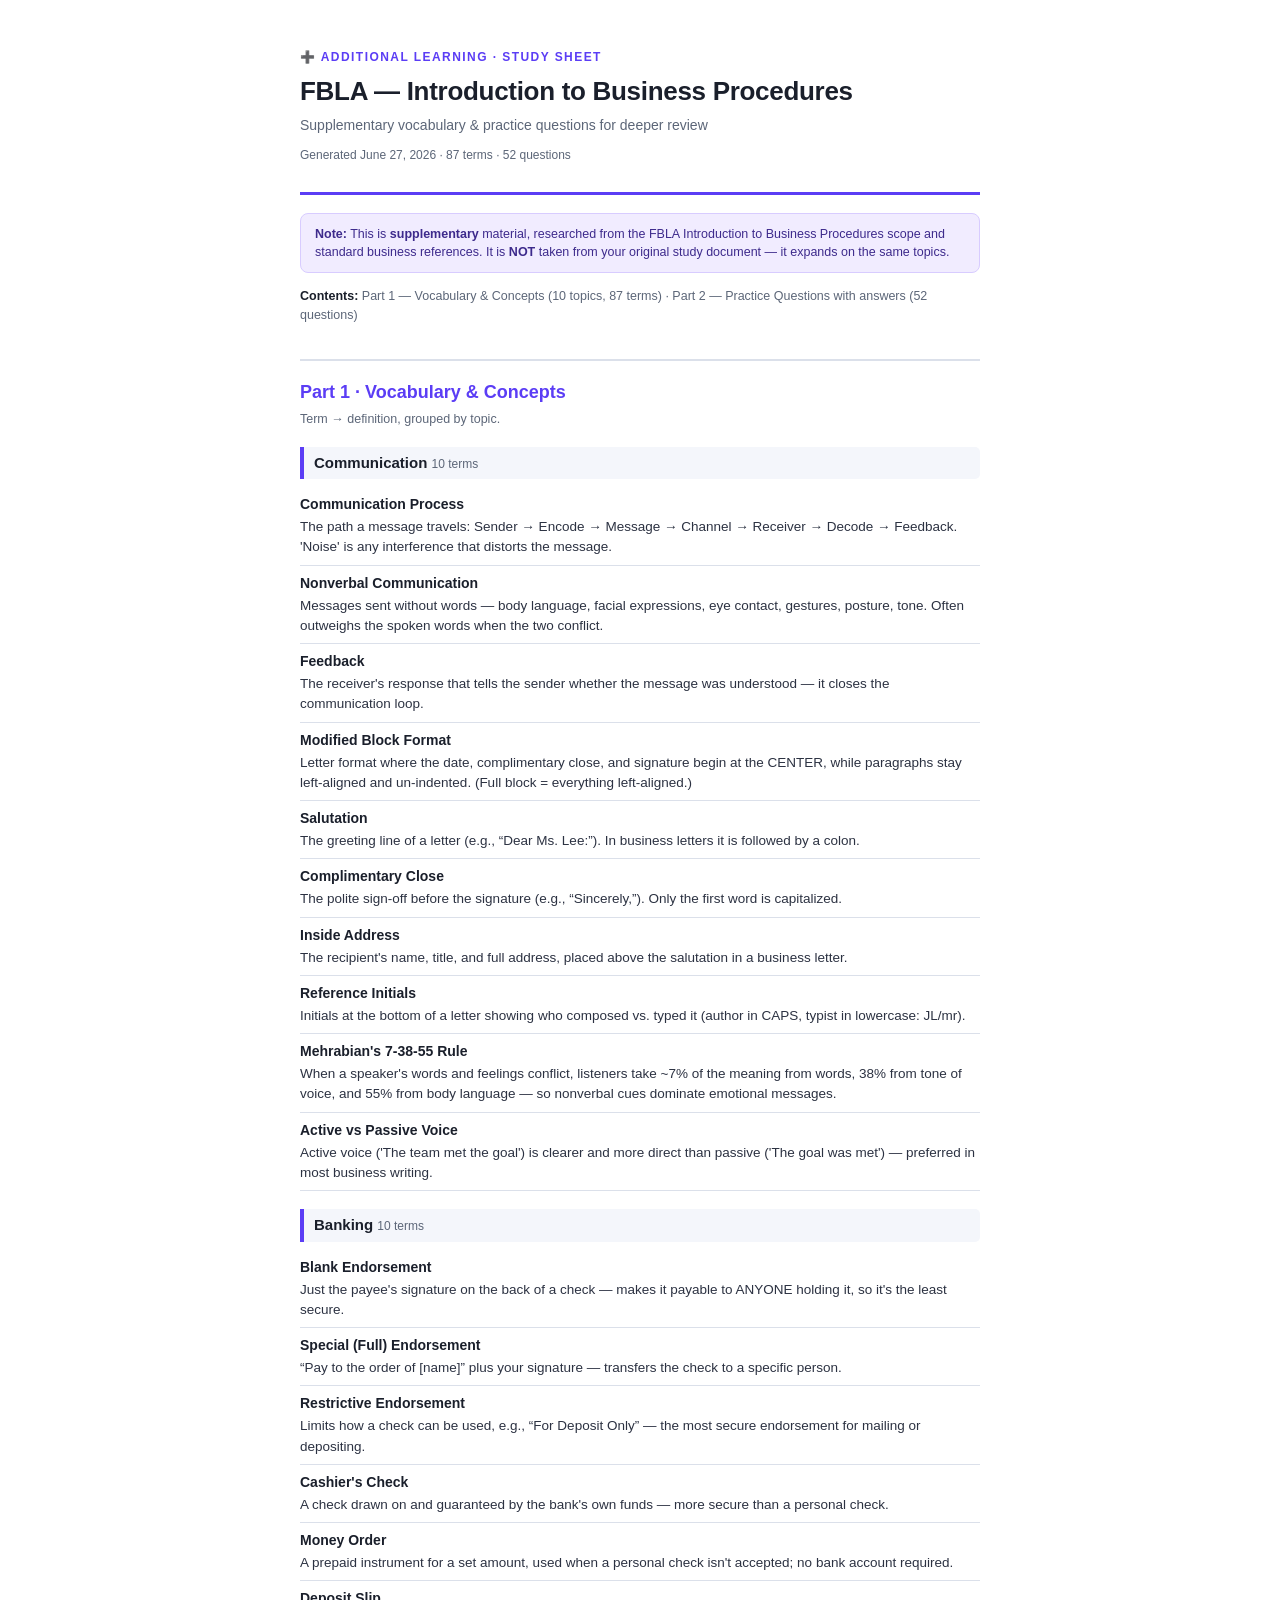
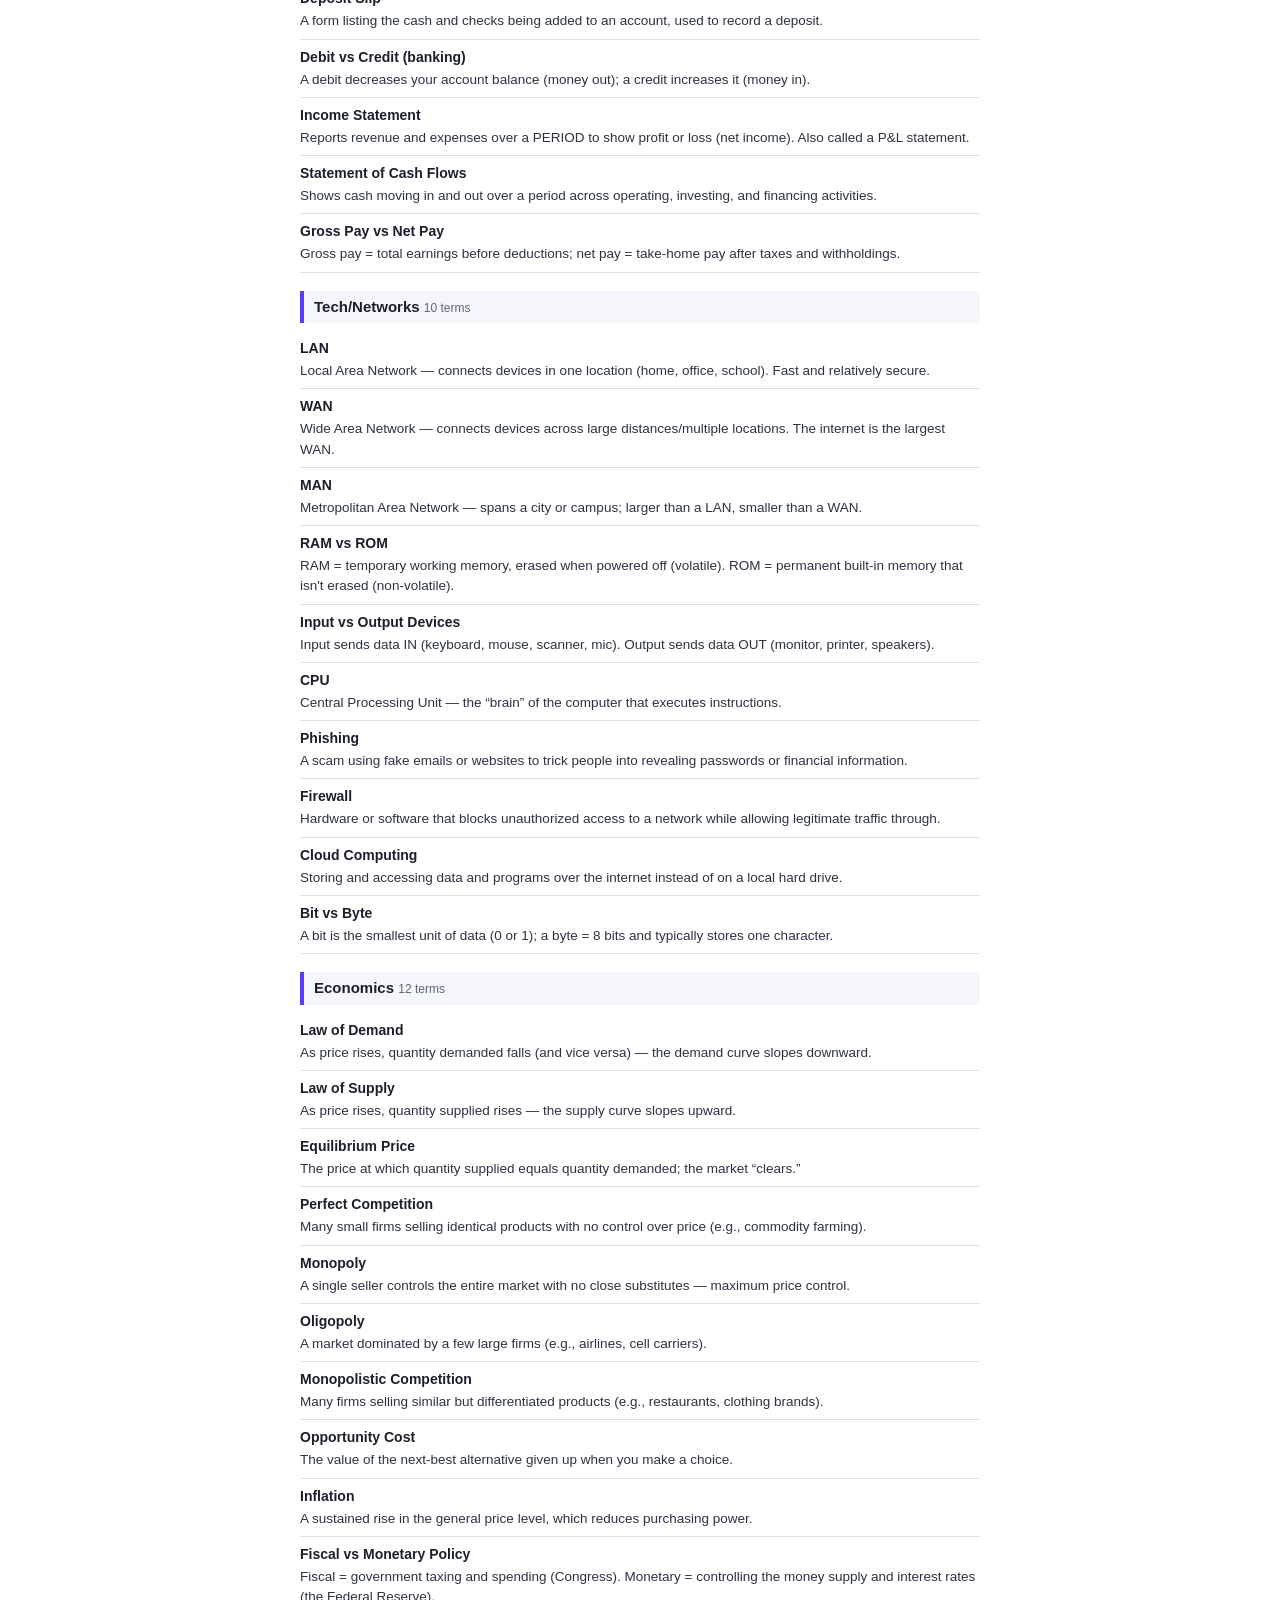
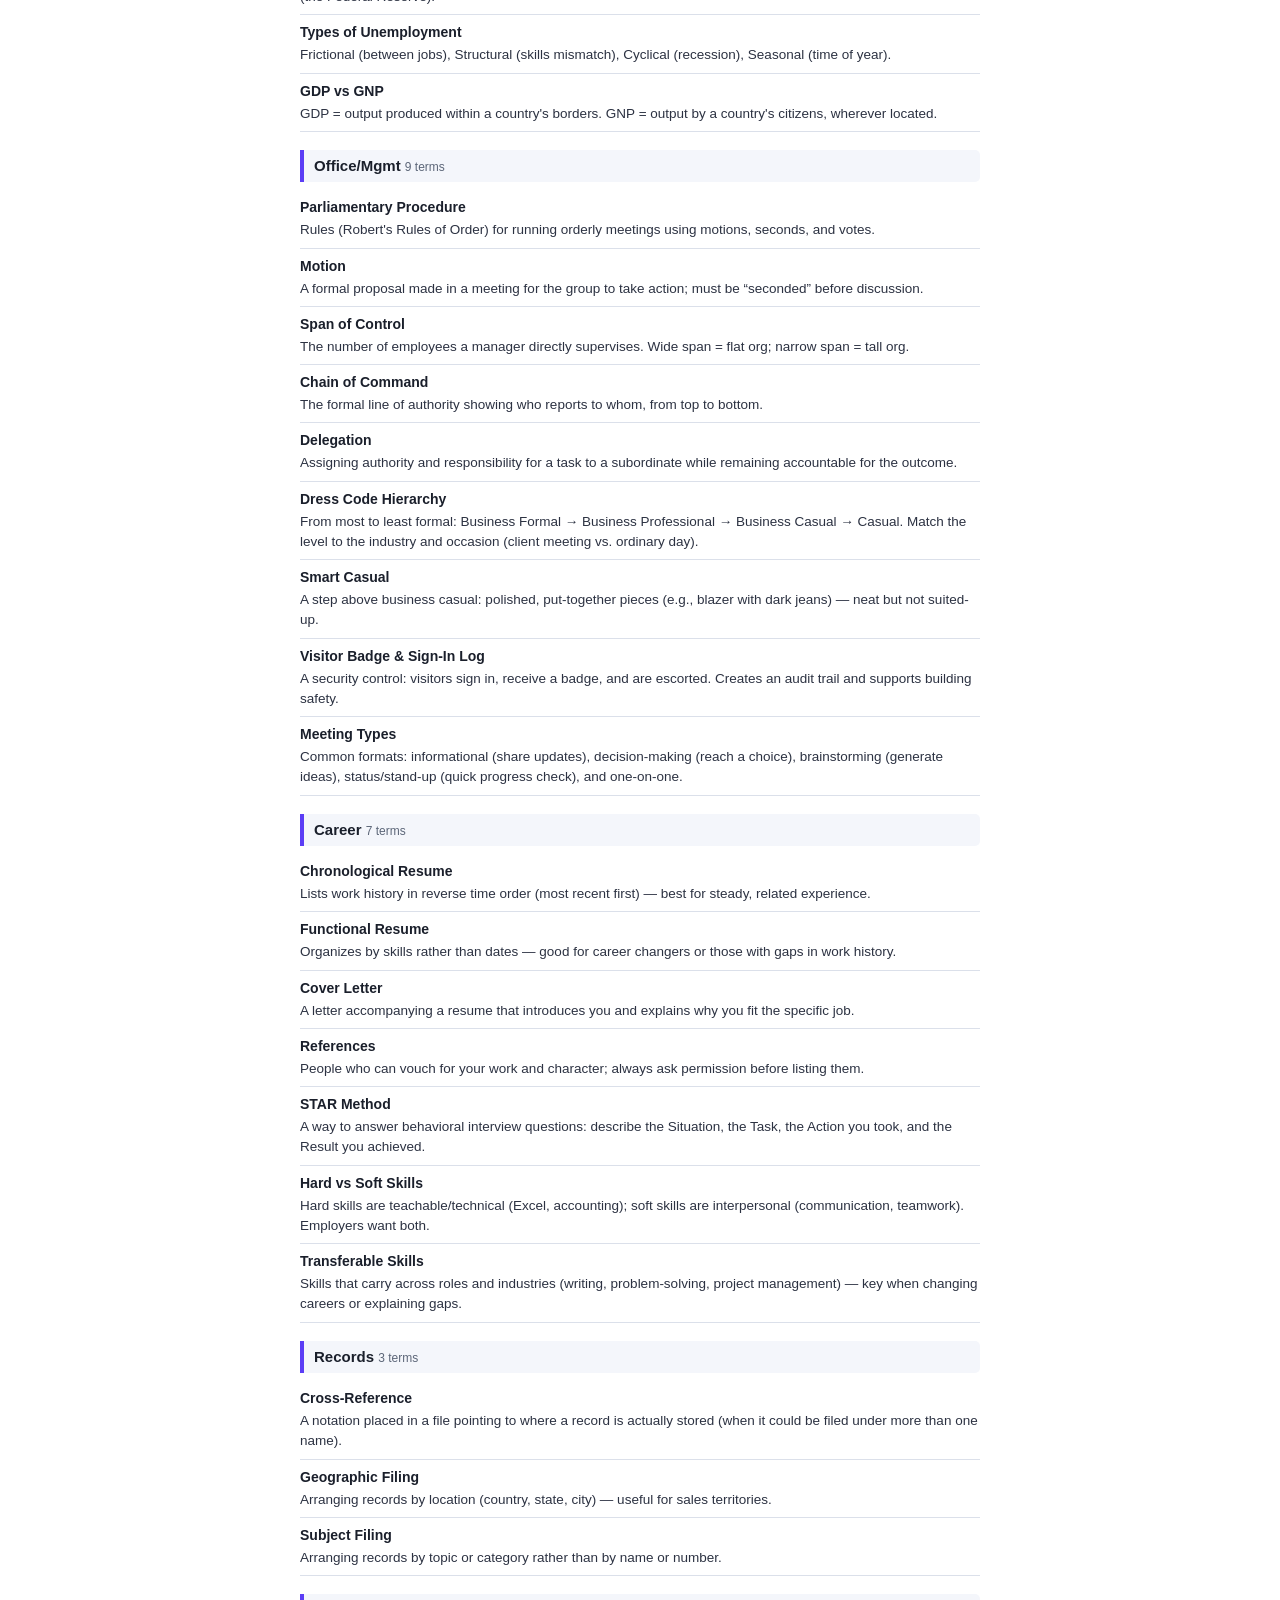
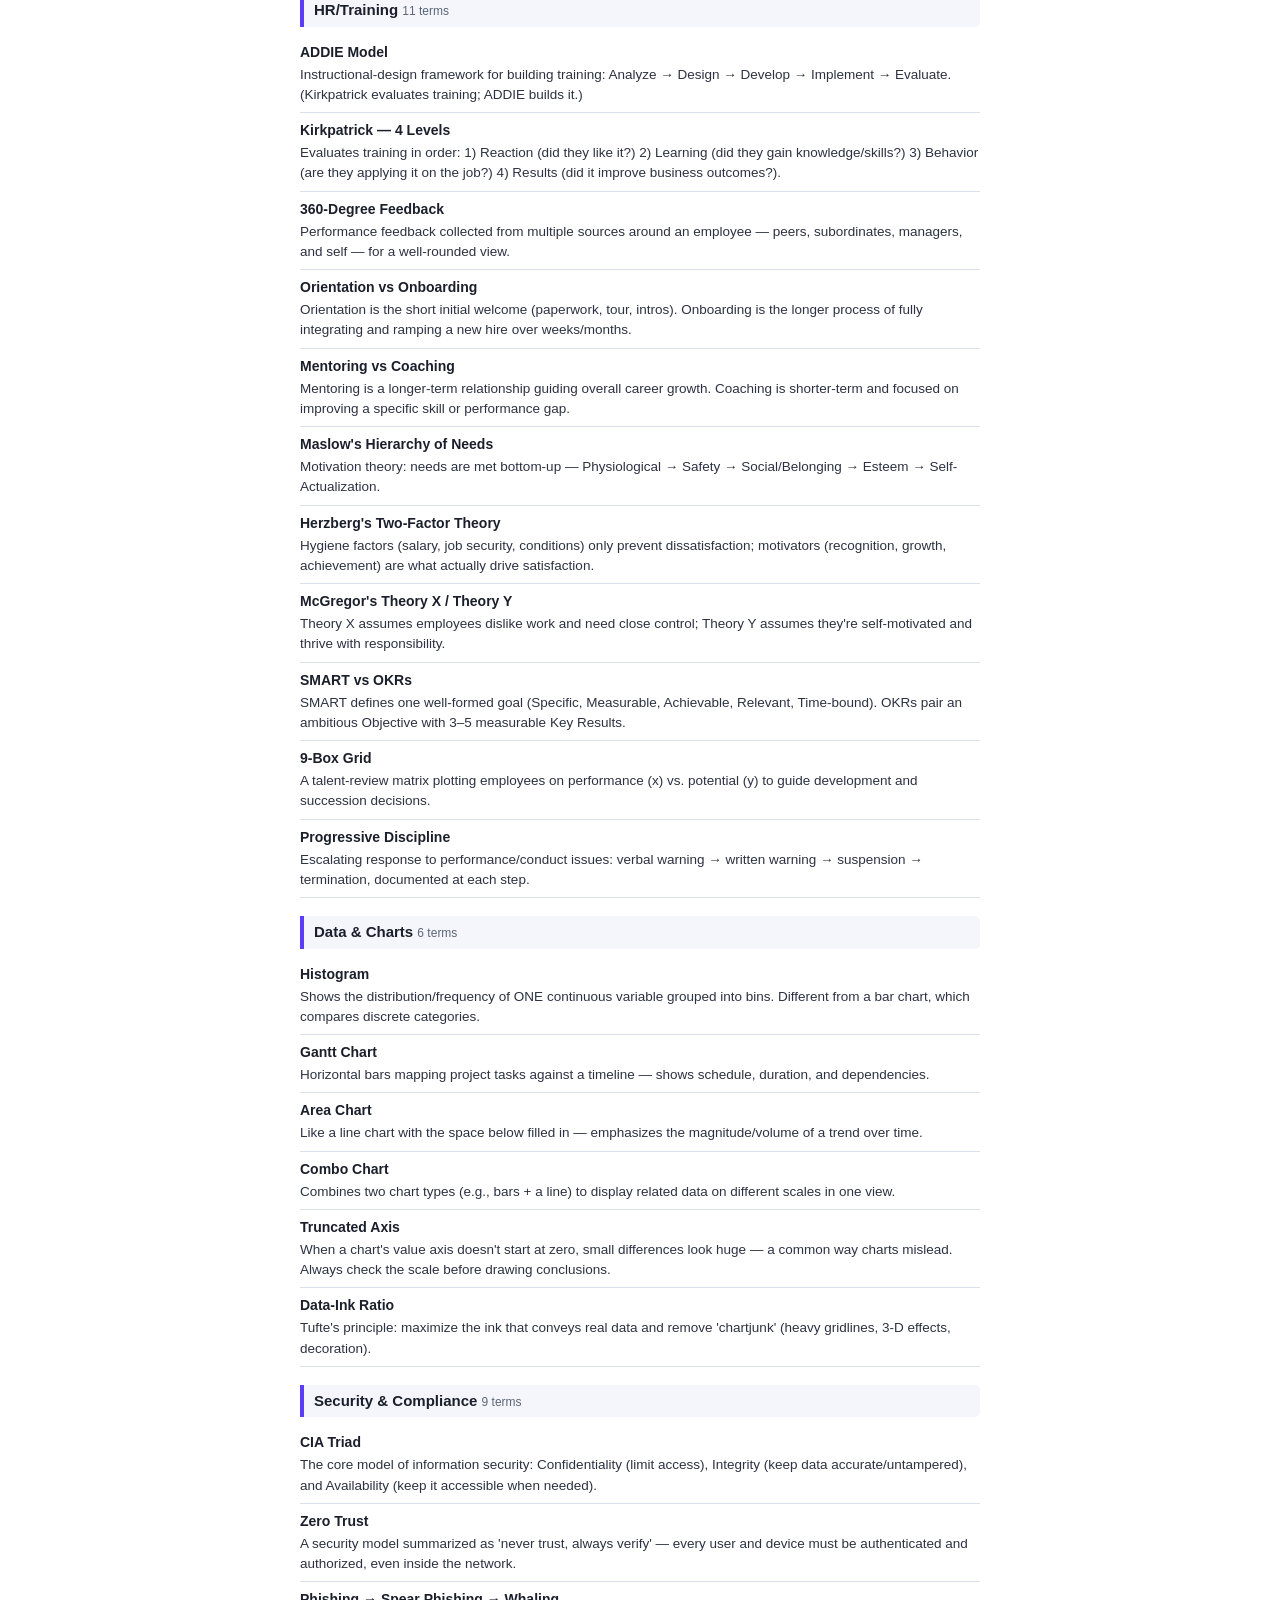
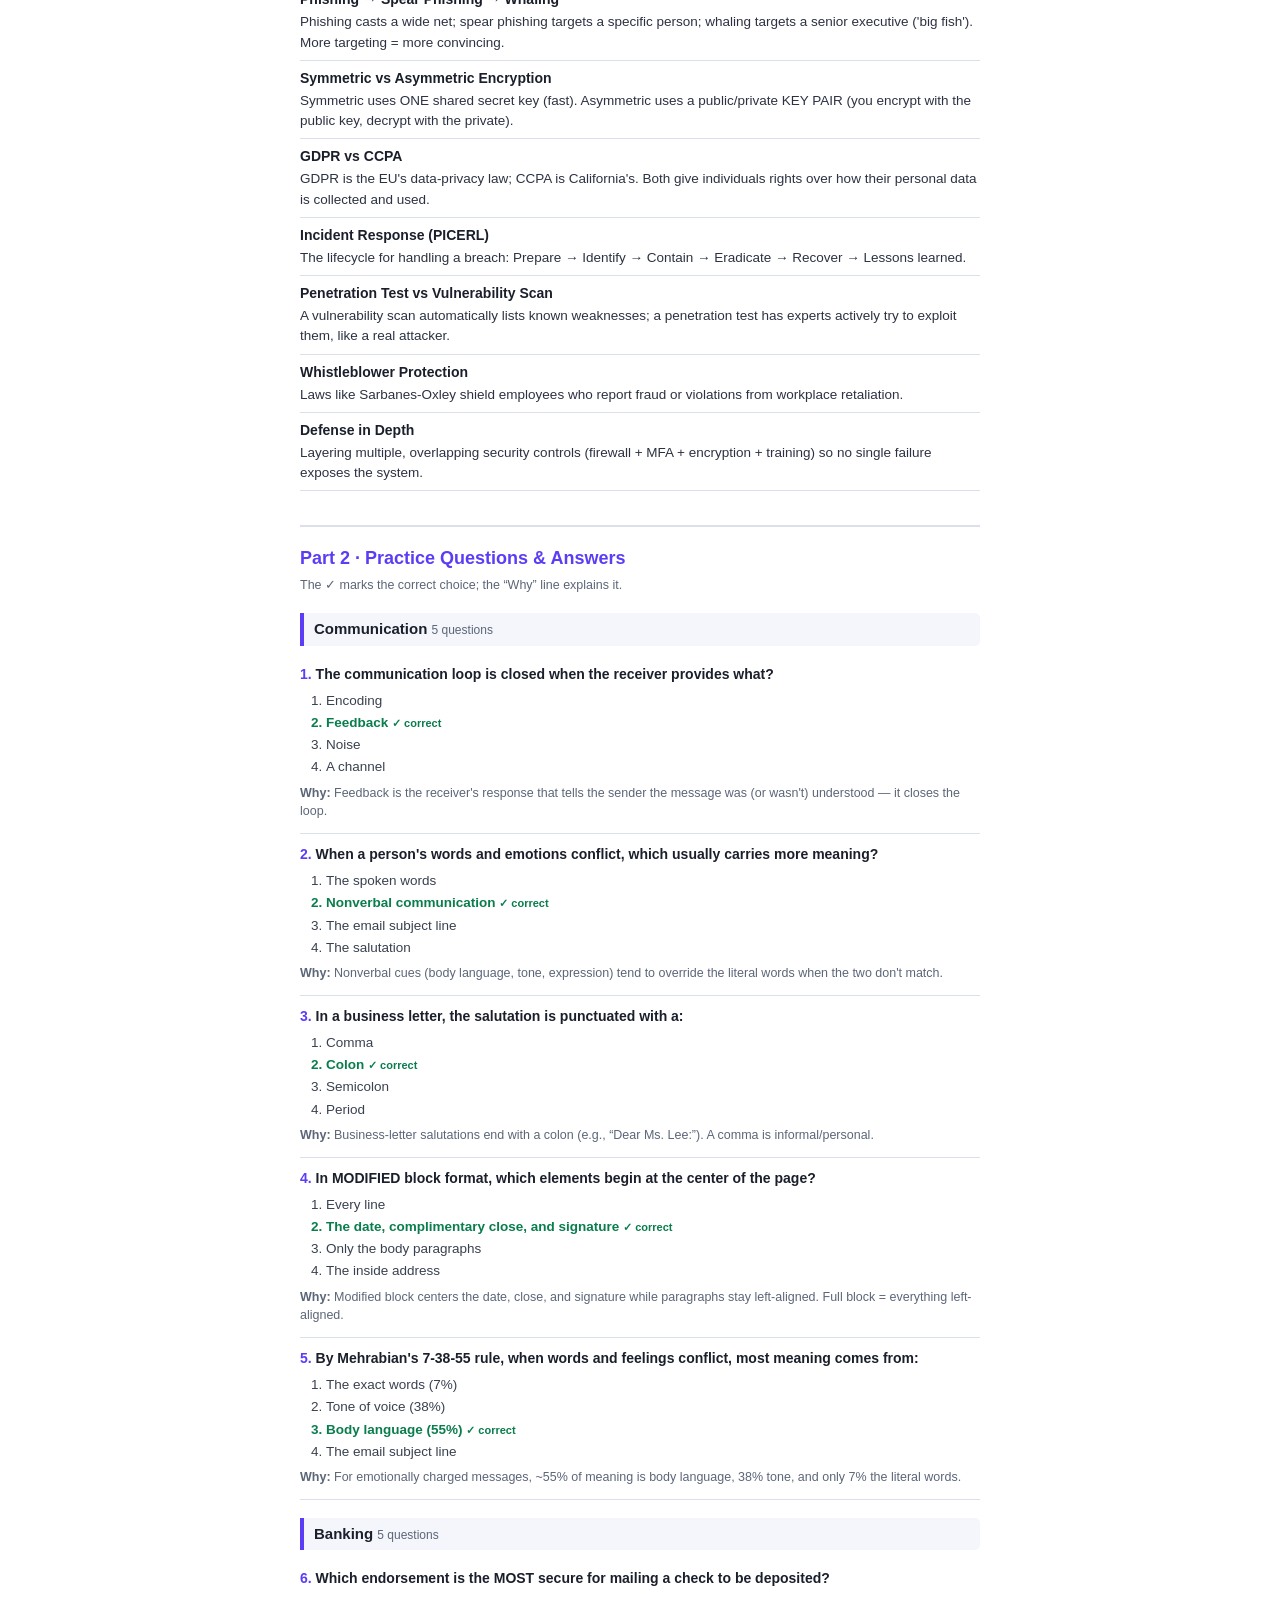
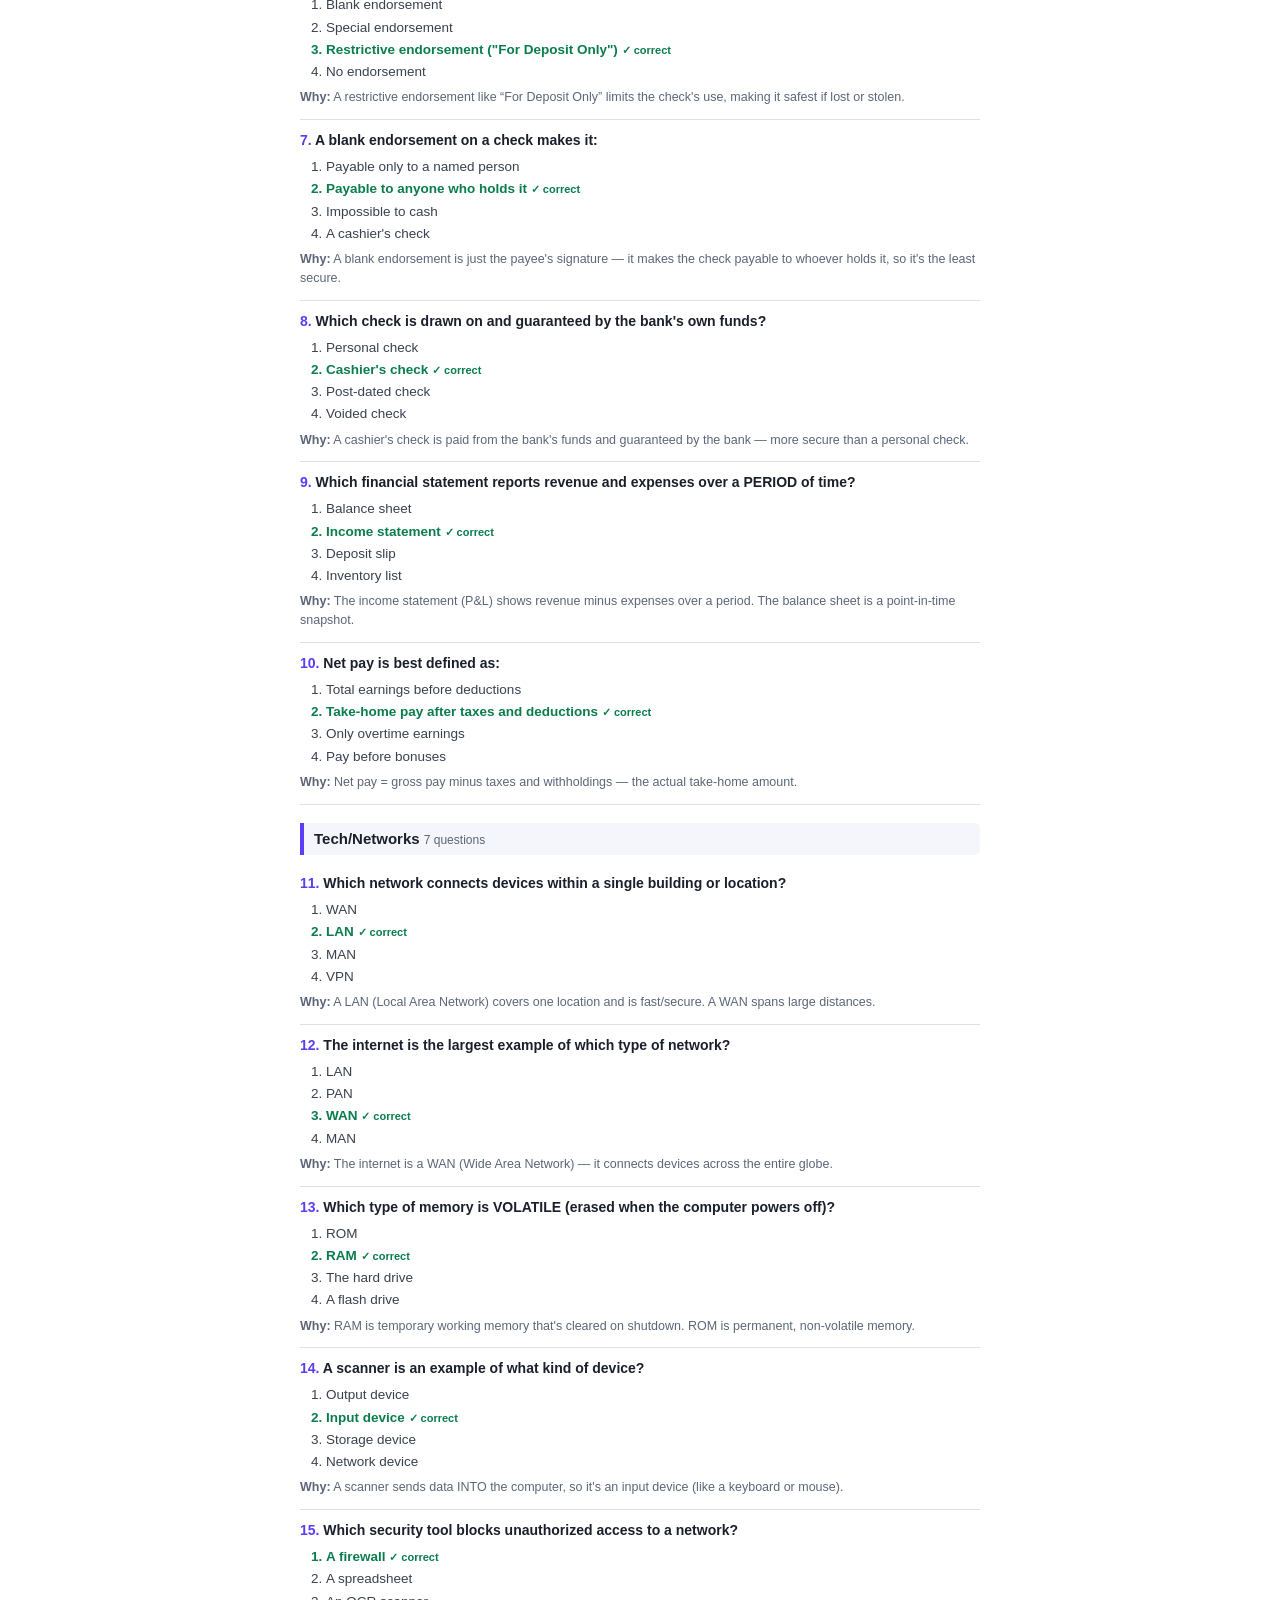
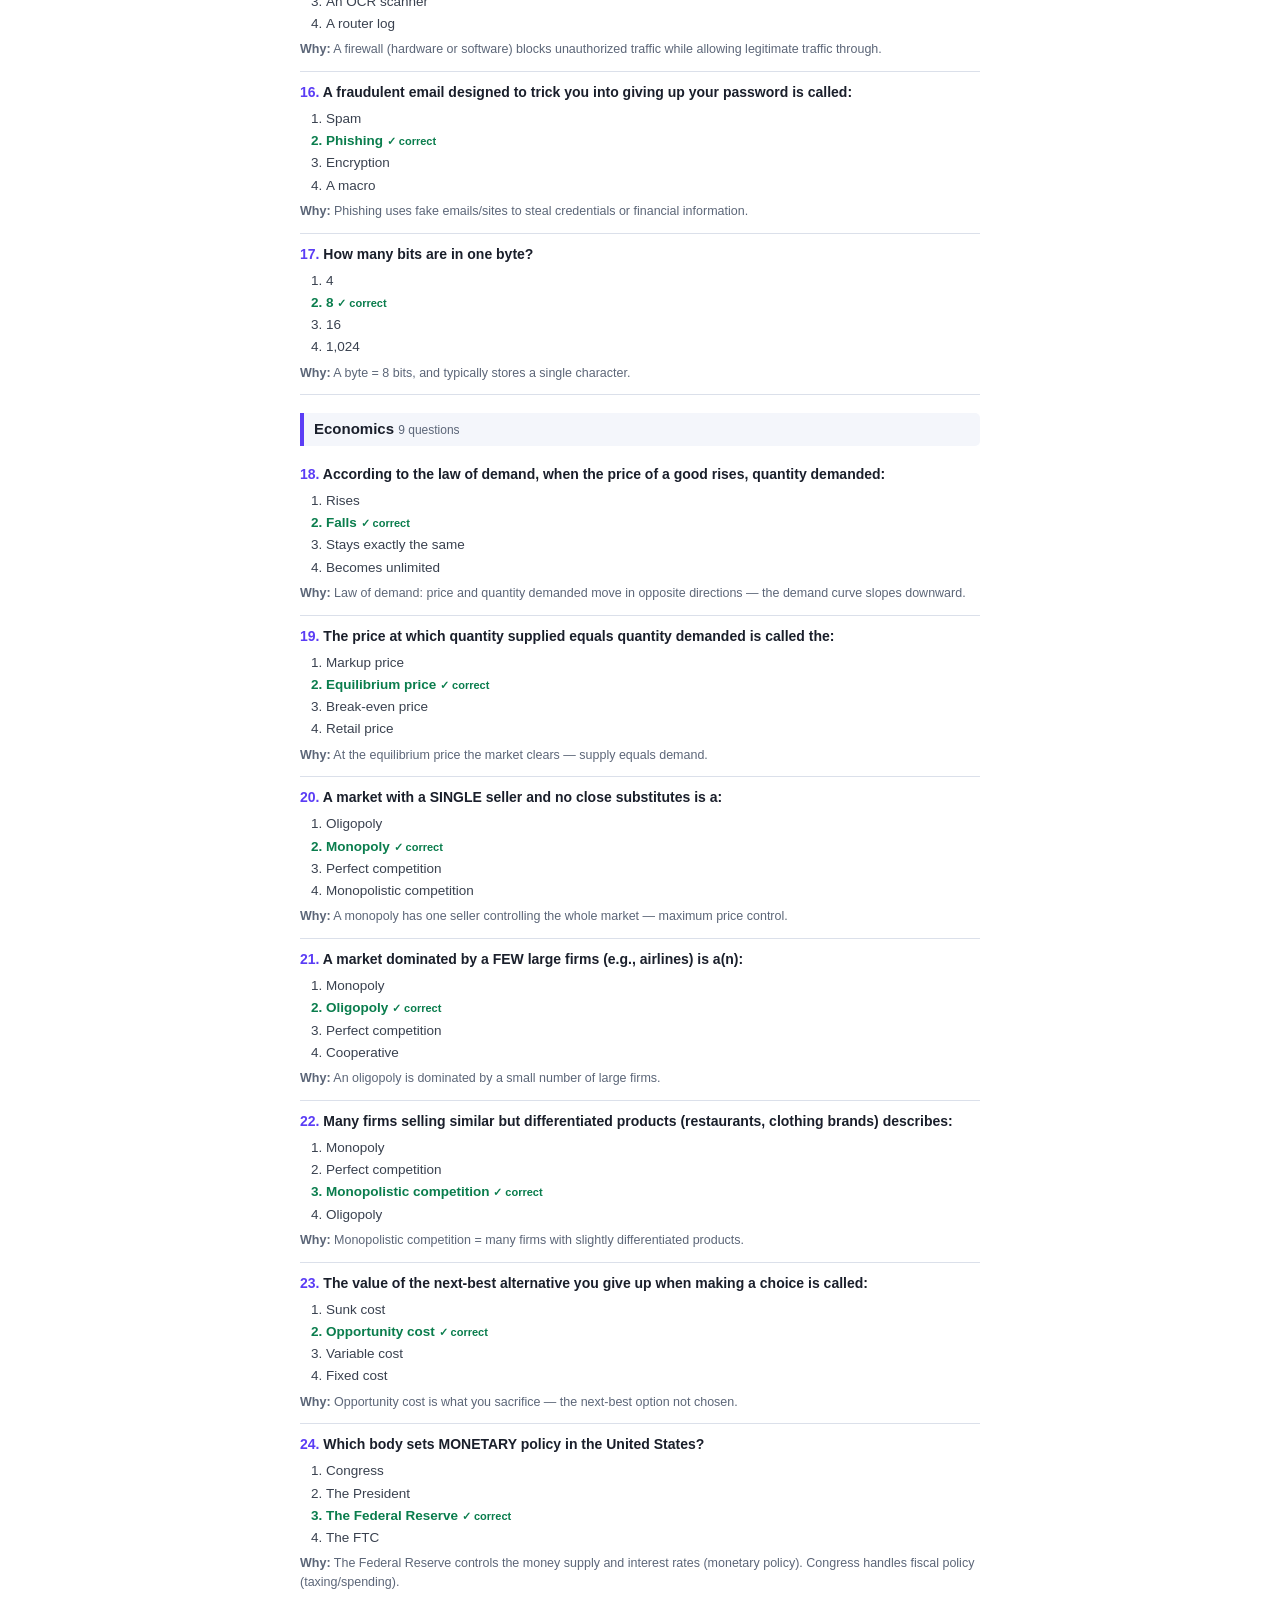
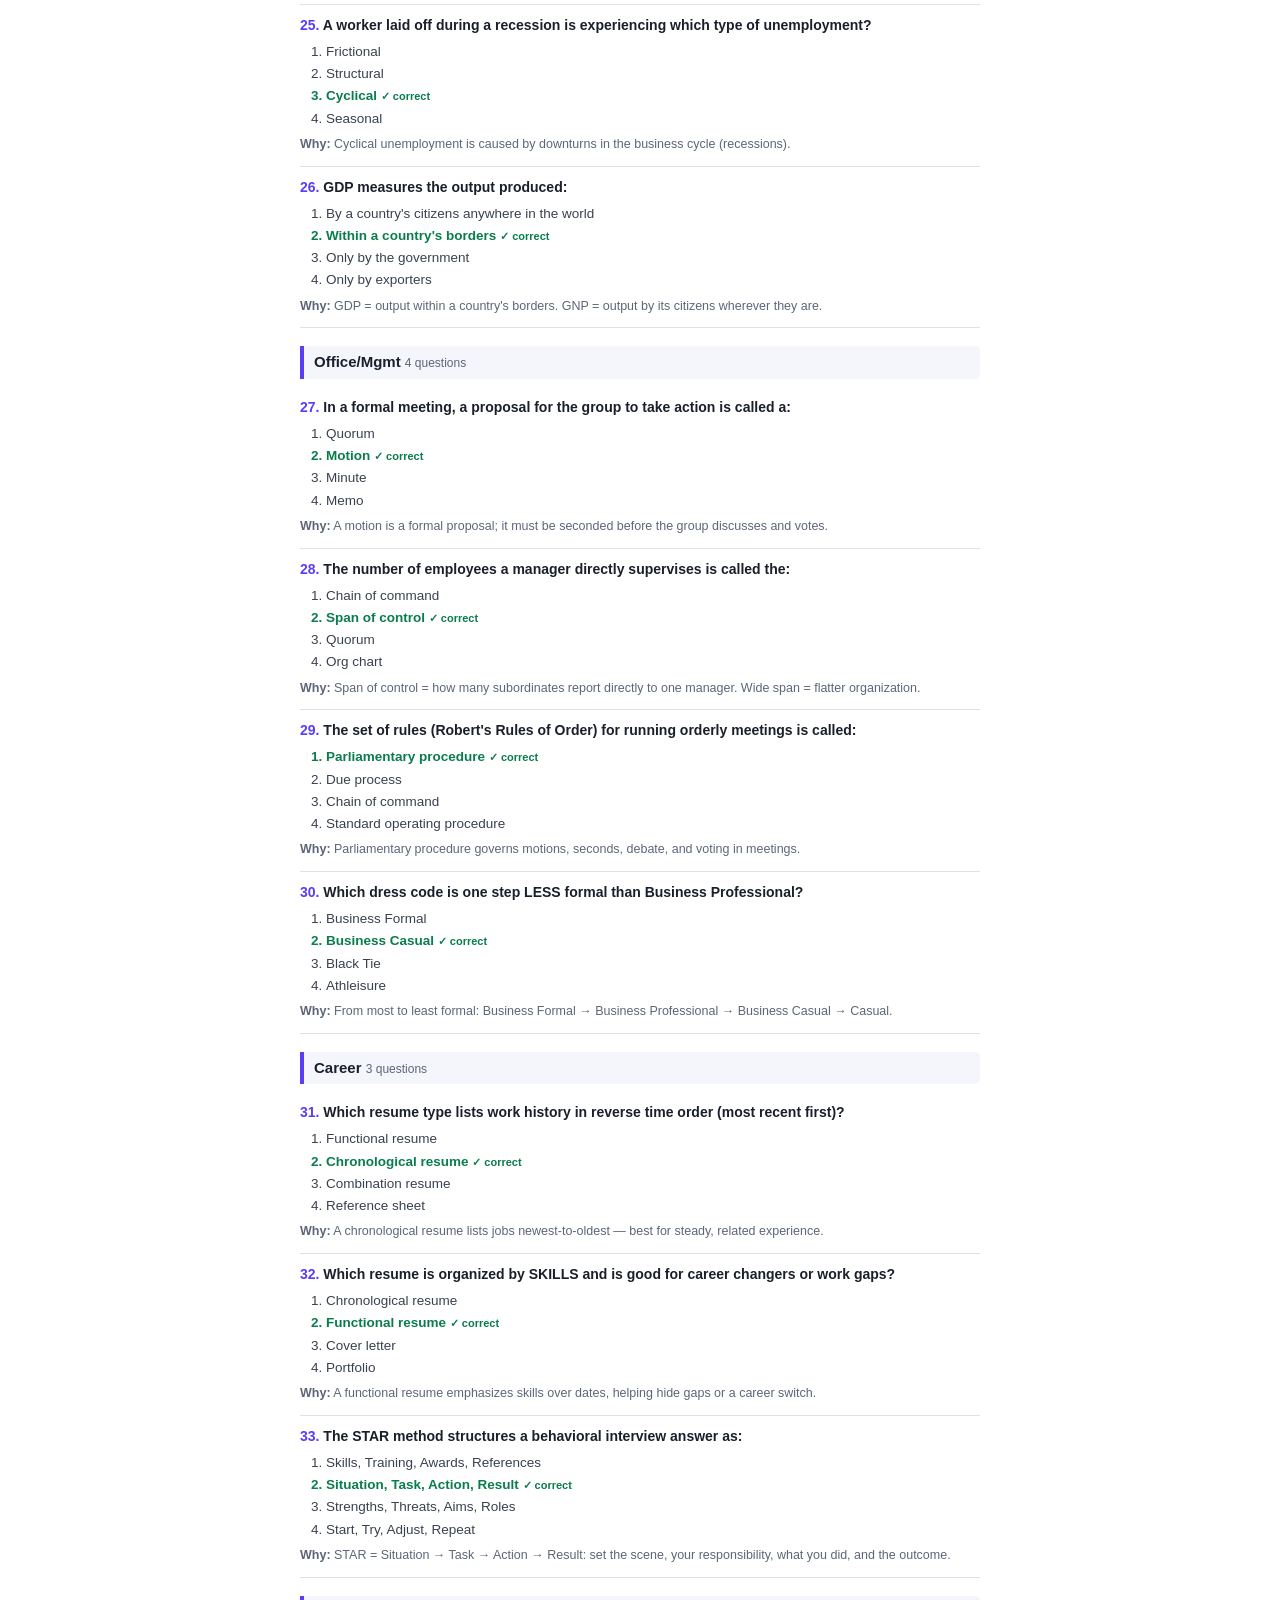
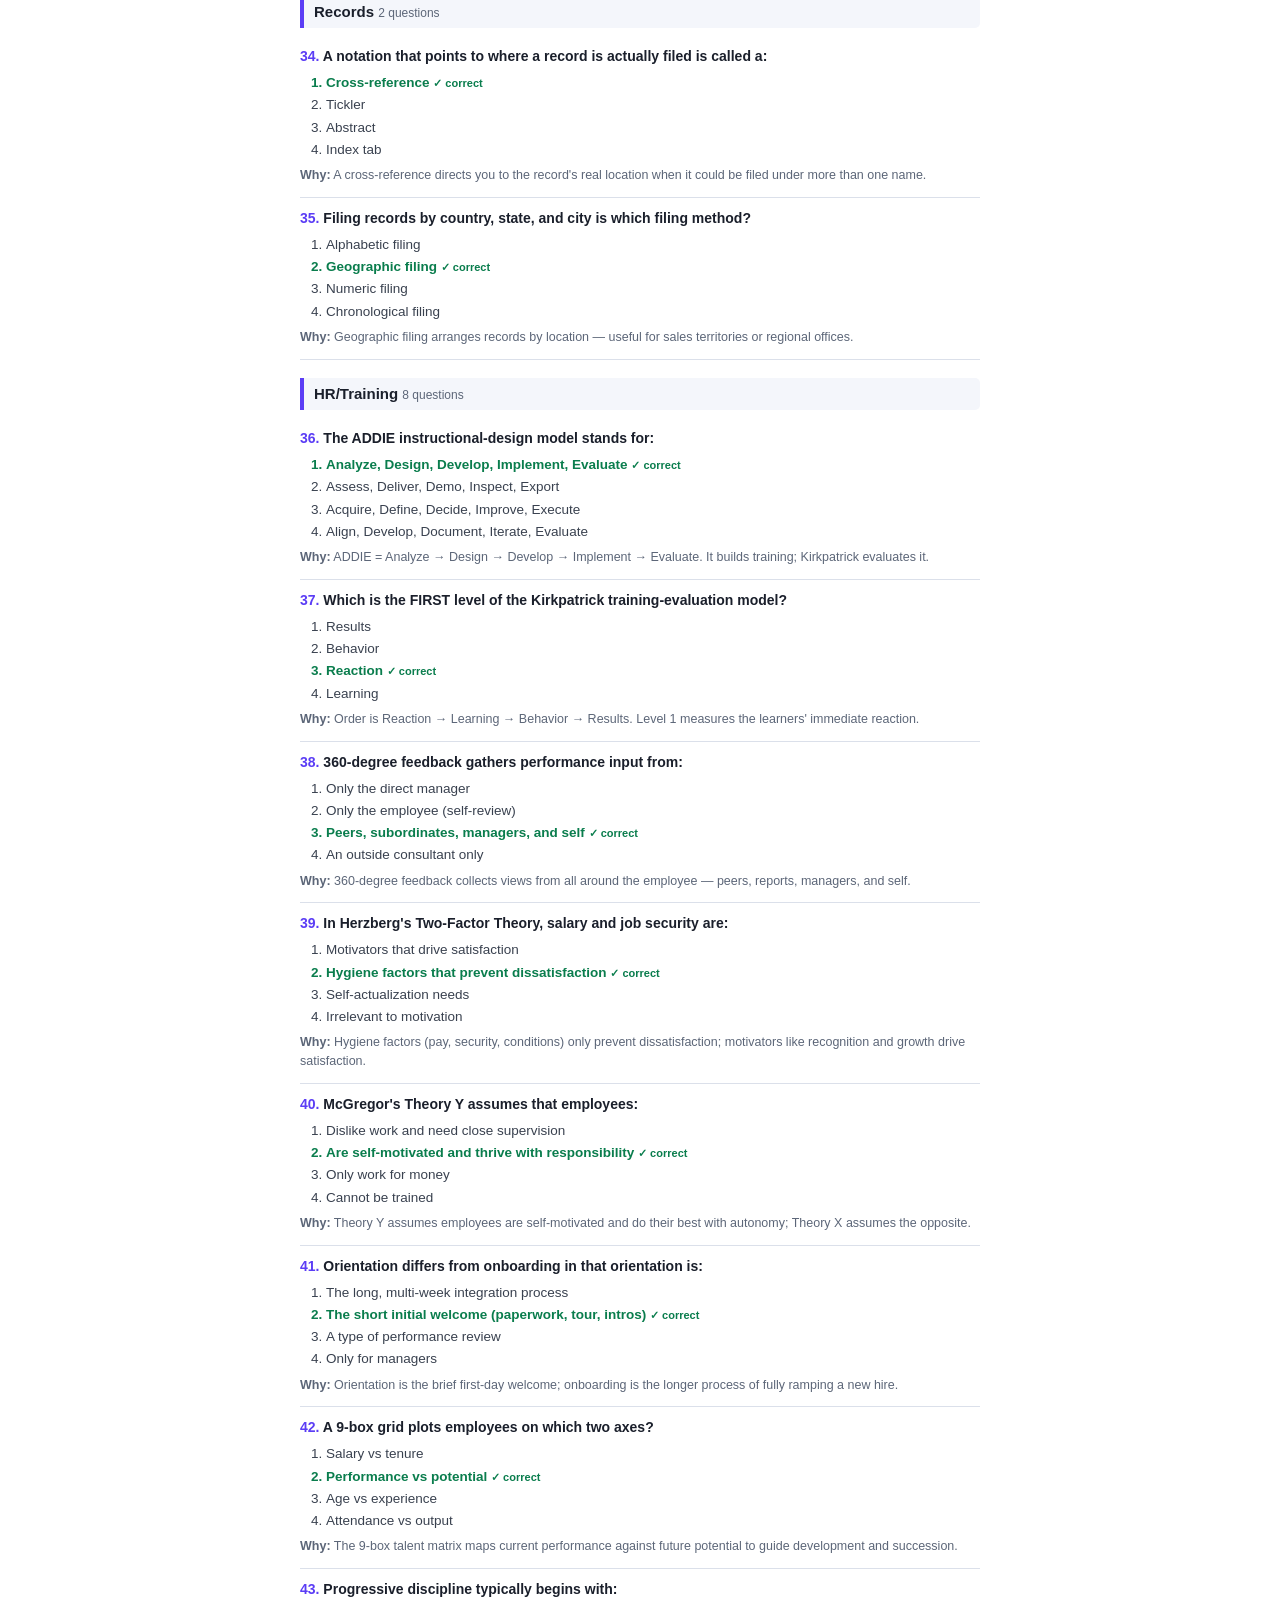
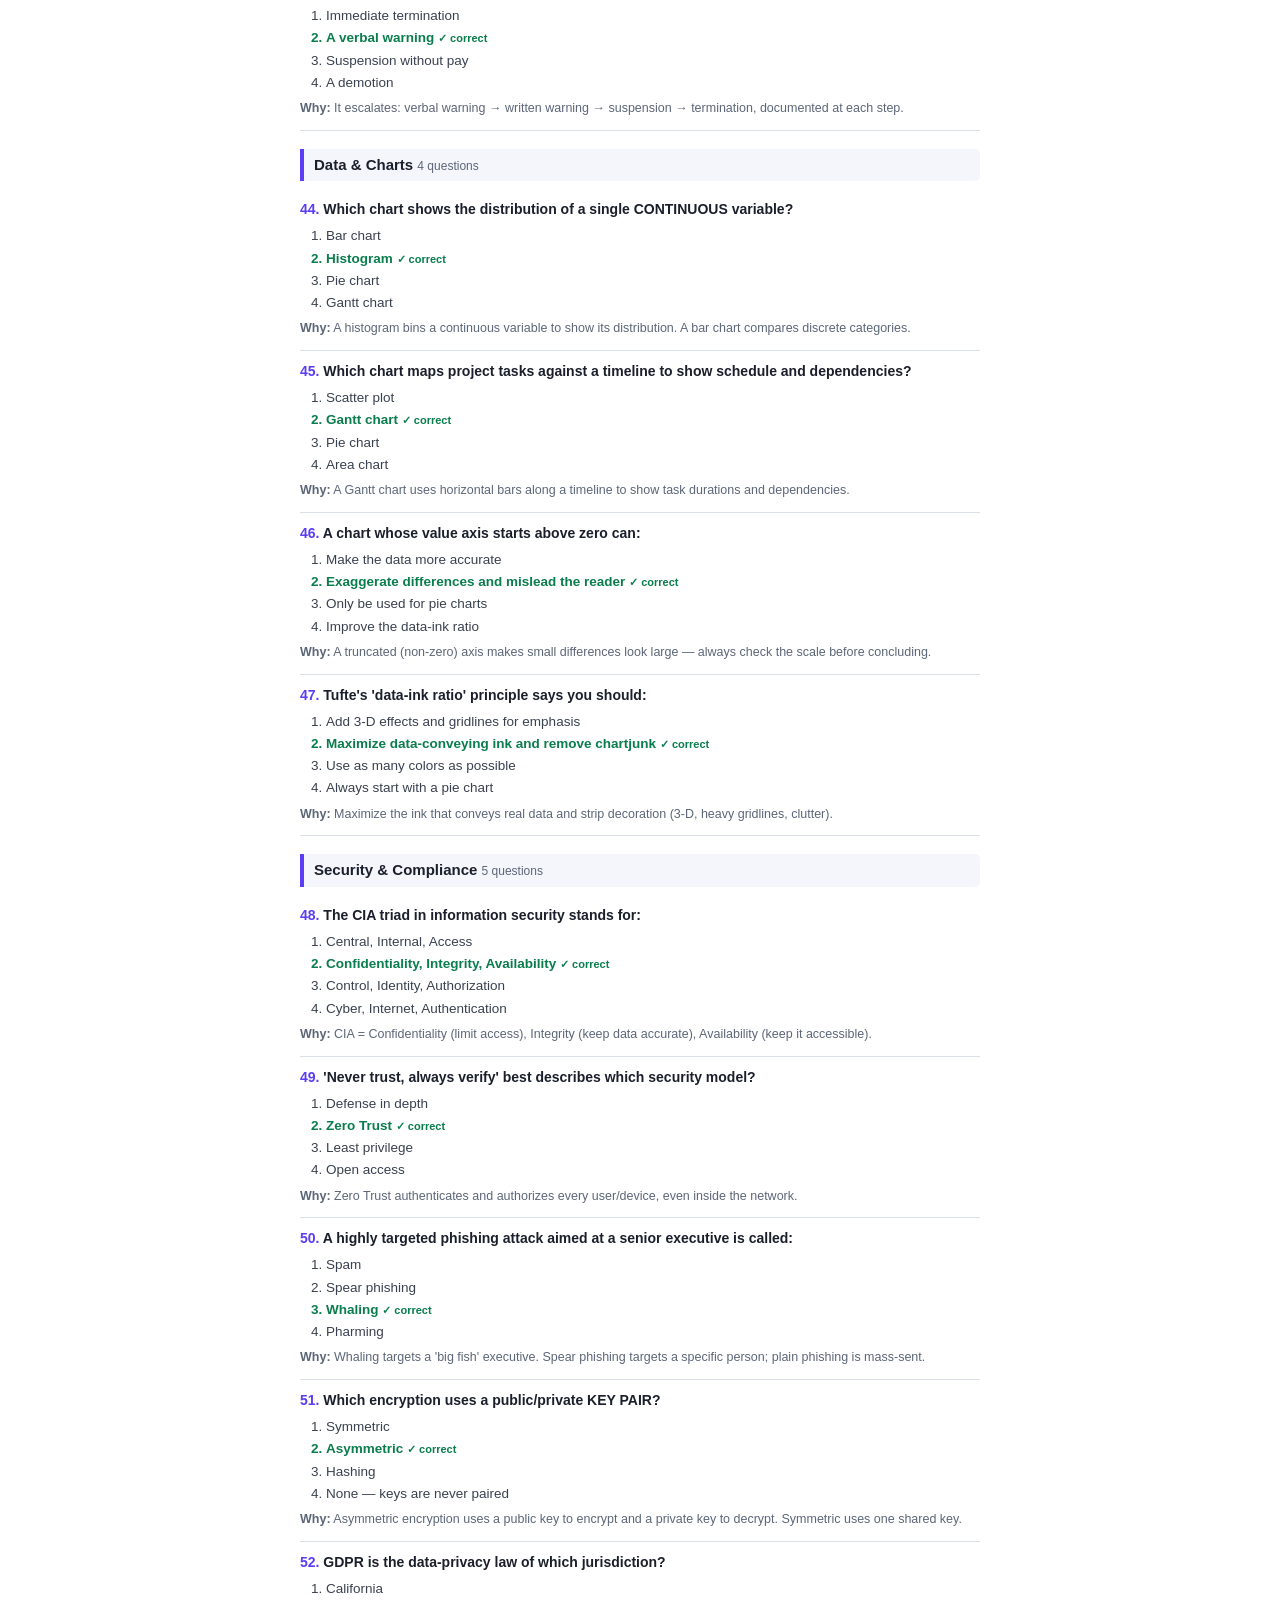
==== commit e6fdb4f9: "v2.0: sync notes with updated doc + deepen Additional Learning Pulled the latest doc (HR, Career Dev" ====
--- a/Additional-Learning-Study-Sheet.html
+++ b/Additional-Learning-Study-Sheet.html
@@ -62,7 +62,7 @@
     <div class="eyebrow">➕ Additional Learning · Study Sheet</div>
     <h1>FBLA — Introduction to Business Procedures</h1>
     <p class="sub">Supplementary vocabulary &amp; practice questions for deeper review</p>
-    <p class="meta">Generated June 26, 2026 · 72 terms · 44 questions</p>
+    <p class="meta">Generated June 27, 2026 · 87 terms · 52 questions</p>
   </div>
 
   <div class="disclaimer">
@@ -70,15 +70,15 @@
     scope and standard business references. It is <b>NOT</b> taken from your original study document — it expands on the same topics.
   </div>
 
-  <p class="toc"><b>Contents:</b> Part 1 — Vocabulary &amp; Concepts (9 topics, 72 terms) · Part 2 — Practice Questions with answers (44 questions)</p>
+  <p class="toc"><b>Contents:</b> Part 1 — Vocabulary &amp; Concepts (10 topics, 87 terms) · Part 2 — Practice Questions with answers (52 questions)</p>
 
   <h2 class="part">Part 1 · Vocabulary &amp; Concepts</h2>
   <p class="part-note">Term → definition, grouped by topic.</p>
-  <section class="cat"><h2>Communication <span class="ct">10 terms</span></h2><dl><div class="entry"><dt>Communication Process</dt><dd>The path a message travels: Sender → Encode → Message → Channel → Receiver → Decode → Feedback. 'Noise' is any interference that distorts the message.</dd></div><div class="entry"><dt>Nonverbal Communication</dt><dd>Messages sent without words — body language, facial expressions, eye contact, gestures, posture, tone. Often outweighs the spoken words when the two conflict.</dd></div><div class="entry"><dt>Feedback</dt><dd>The receiver's response that tells the sender whether the message was understood — it closes the communication loop.</dd></div><div class="entry"><dt>Modified Block Format</dt><dd>Letter format where the date, complimentary close, and signature begin at the CENTER, while paragraphs stay left-aligned and un-indented. (Full block = everything left-aligned.)</dd></div><div class="entry"><dt>Salutation</dt><dd>The greeting line of a letter (e.g., “Dear Ms. Lee:”). In business letters it is followed by a colon.</dd></div><div class="entry"><dt>Complimentary Close</dt><dd>The polite sign-off before the signature (e.g., “Sincerely,”). Only the first word is capitalized.</dd></div><div class="entry"><dt>Inside Address</dt><dd>The recipient's name, title, and full address, placed above the salutation in a business letter.</dd></div><div class="entry"><dt>Reference Initials</dt><dd>Initials at the bottom of a letter showing who composed vs. typed it (author in CAPS, typist in lowercase: JL/mr).</dd></div><div class="entry"><dt>Mehrabian's 7-38-55 Rule</dt><dd>When a speaker's words and feelings conflict, listeners take ~7% of the meaning from words, 38% from tone of voice, and 55% from body language — so nonverbal cues dominate emotional messages.</dd></div><div class="entry"><dt>Active vs Passive Voice</dt><dd>Active voice ('The team met the goal') is clearer and more direct than passive ('The goal was met') — preferred in most business writing.</dd></div></dl></section><section class="cat"><h2>Banking <span class="ct">10 terms</span></h2><dl><div class="entry"><dt>Blank Endorsement</dt><dd>Just the payee's signature on the back of a check — makes it payable to ANYONE holding it, so it's the least secure.</dd></div><div class="entry"><dt>Special (Full) Endorsement</dt><dd>“Pay to the order of [name]” plus your signature — transfers the check to a specific person.</dd></div><div class="entry"><dt>Restrictive Endorsement</dt><dd>Limits how a check can be used, e.g., “For Deposit Only” — the most secure endorsement for mailing or depositing.</dd></div><div class="entry"><dt>Cashier's Check</dt><dd>A check drawn on and guaranteed by the bank's own funds — more secure than a personal check.</dd></div><div class="entry"><dt>Money Order</dt><dd>A prepaid instrument for a set amount, used when a personal check isn't accepted; no bank account required.</dd></div><div class="entry"><dt>Deposit Slip</dt><dd>A form listing the cash and checks being added to an account, used to record a deposit.</dd></div><div class="entry"><dt>Debit vs Credit (banking)</dt><dd>A debit decreases your account balance (money out); a credit increases it (money in).</dd></div><div class="entry"><dt>Income Statement</dt><dd>Reports revenue and expenses over a PERIOD to show profit or loss (net income). Also called a P&amp;L statement.</dd></div><div class="entry"><dt>Statement of Cash Flows</dt><dd>Shows cash moving in and out over a period across operating, investing, and financing activities.</dd></div><div class="entry"><dt>Gross Pay vs Net Pay</dt><dd>Gross pay = total earnings before deductions; net pay = take-home pay after taxes and withholdings.</dd></div></dl></section><section class="cat"><h2>Tech/Networks <span class="ct">10 terms</span></h2><dl><div class="entry"><dt>LAN</dt><dd>Local Area Network — connects devices in one location (home, office, school). Fast and relatively secure.</dd></div><div class="entry"><dt>WAN</dt><dd>Wide Area Network — connects devices across large distances/multiple locations. The internet is the largest WAN.</dd></div><div class="entry"><dt>MAN</dt><dd>Metropolitan Area Network — spans a city or campus; larger than a LAN, smaller than a WAN.</dd></div><div class="entry"><dt>RAM vs ROM</dt><dd>RAM = temporary working memory, erased when powered off (volatile). ROM = permanent built-in memory that isn't erased (non-volatile).</dd></div><div class="entry"><dt>Input vs Output Devices</dt><dd>Input sends data IN (keyboard, mouse, scanner, mic). Output sends data OUT (monitor, printer, speakers).</dd></div><div class="entry"><dt>CPU</dt><dd>Central Processing Unit — the “brain” of the computer that executes instructions.</dd></div><div class="entry"><dt>Phishing</dt><dd>A scam using fake emails or websites to trick people into revealing passwords or financial information.</dd></div><div class="entry"><dt>Firewall</dt><dd>Hardware or software that blocks unauthorized access to a network while allowing legitimate traffic through.</dd></div><div class="entry"><dt>Cloud Computing</dt><dd>Storing and accessing data and programs over the internet instead of on a local hard drive.</dd></div><div class="entry"><dt>Bit vs Byte</dt><dd>A bit is the smallest unit of data (0 or 1); a byte = 8 bits and typically stores one character.</dd></div></dl></section><section class="cat"><h2>Economics <span class="ct">12 terms</span></h2><dl><div class="entry"><dt>Law of Demand</dt><dd>As price rises, quantity demanded falls (and vice versa) — the demand curve slopes downward.</dd></div><div class="entry"><dt>Law of Supply</dt><dd>As price rises, quantity supplied rises — the supply curve slopes upward.</dd></div><div class="entry"><dt>Equilibrium Price</dt><dd>The price at which quantity supplied equals quantity demanded; the market “clears.”</dd></div><div class="entry"><dt>Perfect Competition</dt><dd>Many small firms selling identical products with no control over price (e.g., commodity farming).</dd></div><div class="entry"><dt>Monopoly</dt><dd>A single seller controls the entire market with no close substitutes — maximum price control.</dd></div><div class="entry"><dt>Oligopoly</dt><dd>A market dominated by a few large firms (e.g., airlines, cell carriers).</dd></div><div class="entry"><dt>Monopolistic Competition</dt><dd>Many firms selling similar but differentiated products (e.g., restaurants, clothing brands).</dd></div><div class="entry"><dt>Opportunity Cost</dt><dd>The value of the next-best alternative given up when you make a choice.</dd></div><div class="entry"><dt>Inflation</dt><dd>A sustained rise in the general price level, which reduces purchasing power.</dd></div><div class="entry"><dt>Fiscal vs Monetary Policy</dt><dd>Fiscal = government taxing and spending (Congress). Monetary = controlling the money supply and interest rates (the Federal Reserve).</dd></div><div class="entry"><dt>Types of Unemployment</dt><dd>Frictional (between jobs), Structural (skills mismatch), Cyclical (recession), Seasonal (time of year).</dd></div><div class="entry"><dt>GDP vs GNP</dt><dd>GDP = output produced within a country's borders. GNP = output by a country's citizens, wherever located.</dd></div></dl></section><section class="cat"><h2>Office/Mgmt <span class="ct">9 terms</span></h2><dl><div class="entry"><dt>Parliamentary Procedure</dt><dd>Rules (Robert's Rules of Order) for running orderly meetings using motions, seconds, and votes.</dd></div><div class="entry"><dt>Motion</dt><dd>A formal proposal made in a meeting for the group to take action; must be “seconded” before discussion.</dd></div><div class="entry"><dt>Span of Control</dt><dd>The number of employees a manager directly supervises. Wide span = flat org; narrow span = tall org.</dd></div><div class="entry"><dt>Chain of Command</dt><dd>The formal line of authority showing who reports to whom, from top to bottom.</dd></div><div class="entry"><dt>Delegation</dt><dd>Assigning authority and responsibility for a task to a subordinate while remaining accountable for the outcome.</dd></div><div class="entry"><dt>Dress Code Hierarchy</dt><dd>From most to least formal: Business Formal → Business Professional → Business Casual → Casual. Match the level to the industry and occasion (client meeting vs. ordinary day).</dd></div><div class="entry"><dt>Smart Casual</dt><dd>A step above business casual: polished, put-together pieces (e.g., blazer with dark jeans) — neat but not suited-up.</dd></div><div class="entry"><dt>Visitor Badge &amp; Sign-In Log</dt><dd>A security control: visitors sign in, receive a badge, and are escorted. Creates an audit trail and supports building safety.</dd></div><div class="entry"><dt>Meeting Types</dt><dd>Common formats: informational (share updates), decision-making (reach a choice), brainstorming (generate ideas), status/stand-up (quick progress check), and one-on-one.</dd></div></dl></section><section class="cat"><h2>Career <span class="ct">4 terms</span></h2><dl><div class="entry"><dt>Chronological Resume</dt><dd>Lists work history in reverse time order (most recent first) — best for steady, related experience.</dd></div><div class="entry"><dt>Functional Resume</dt><dd>Organizes by skills rather than dates — good for career changers or those with gaps in work history.</dd></div><div class="entry"><dt>Cover Letter</dt><dd>A letter accompanying a resume that introduces you and explains why you fit the specific job.</dd></div><div class="entry"><dt>References</dt><dd>People who can vouch for your work and character; always ask permission before listing them.</dd></div></dl></section><section class="cat"><h2>Records <span class="ct">3 terms</span></h2><dl><div class="entry"><dt>Cross-Reference</dt><dd>A notation placed in a file pointing to where a record is actually stored (when it could be filed under more than one name).</dd></div><div class="entry"><dt>Geographic Filing</dt><dd>Arranging records by location (country, state, city) — useful for sales territories.</dd></div><div class="entry"><dt>Subject Filing</dt><dd>Arranging records by topic or category rather than by name or number.</dd></div></dl></section><section class="cat"><h2>HR/Training <span class="ct">8 terms</span></h2><dl><div class="entry"><dt>ADDIE Model</dt><dd>Instructional-design framework for building training: Analyze → Design → Develop → Implement → Evaluate. (Kirkpatrick evaluates training; ADDIE builds it.)</dd></div><div class="entry"><dt>Kirkpatrick — 4 Levels</dt><dd>Evaluates training in order: 1) Reaction (did they like it?) 2) Learning (did they gain knowledge/skills?) 3) Behavior (are they applying it on the job?) 4) Results (did it improve business outcomes?).</dd></div><div class="entry"><dt>360-Degree Feedback</dt><dd>Performance feedback collected from multiple sources around an employee — peers, subordinates, managers, and self — for a well-rounded view.</dd></div><div class="entry"><dt>Orientation vs Onboarding</dt><dd>Orientation is the short initial welcome (paperwork, tour, intros). Onboarding is the longer process of fully integrating and ramping a new hire over weeks/months.</dd></div><div class="entry"><dt>Mentoring vs Coaching</dt><dd>Mentoring is a longer-term relationship guiding overall career growth. Coaching is shorter-term and focused on improving a specific skill or performance gap.</dd></div><div class="entry"><dt>Maslow's Hierarchy of Needs</dt><dd>Motivation theory: needs are met bottom-up — Physiological → Safety → Social/Belonging → Esteem → Self-Actualization.</dd></div><div class="entry"><dt>Herzberg's Two-Factor Theory</dt><dd>Hygiene factors (salary, job security, conditions) only prevent dissatisfaction; motivators (recognition, growth, achievement) are what actually drive satisfaction.</dd></div><div class="entry"><dt>McGregor's Theory X / Theory Y</dt><dd>Theory X assumes employees dislike work and need close control; Theory Y assumes they're self-motivated and thrive with responsibility.</dd></div></dl></section><section class="cat"><h2>Data &amp; Charts <span class="ct">6 terms</span></h2><dl><div class="entry"><dt>Histogram</dt><dd>Shows the distribution/frequency of ONE continuous variable grouped into bins. Different from a bar chart, which compares discrete categories.</dd></div><div class="entry"><dt>Gantt Chart</dt><dd>Horizontal bars mapping project tasks against a timeline — shows schedule, duration, and dependencies.</dd></div><div class="entry"><dt>Area Chart</dt><dd>Like a line chart with the space below filled in — emphasizes the magnitude/volume of a trend over time.</dd></div><div class="entry"><dt>Combo Chart</dt><dd>Combines two chart types (e.g., bars + a line) to display related data on different scales in one view.</dd></div><div class="entry"><dt>Truncated Axis</dt><dd>When a chart's value axis doesn't start at zero, small differences look huge — a common way charts mislead. Always check the scale before drawing conclusions.</dd></div><div class="entry"><dt>Data-Ink Ratio</dt><dd>Tufte's principle: maximize the ink that conveys real data and remove 'chartjunk' (heavy gridlines, 3-D effects, decoration).</dd></div></dl></section>
+  <section class="cat"><h2>Communication <span class="ct">10 terms</span></h2><dl><div class="entry"><dt>Communication Process</dt><dd>The path a message travels: Sender → Encode → Message → Channel → Receiver → Decode → Feedback. 'Noise' is any interference that distorts the message.</dd></div><div class="entry"><dt>Nonverbal Communication</dt><dd>Messages sent without words — body language, facial expressions, eye contact, gestures, posture, tone. Often outweighs the spoken words when the two conflict.</dd></div><div class="entry"><dt>Feedback</dt><dd>The receiver's response that tells the sender whether the message was understood — it closes the communication loop.</dd></div><div class="entry"><dt>Modified Block Format</dt><dd>Letter format where the date, complimentary close, and signature begin at the CENTER, while paragraphs stay left-aligned and un-indented. (Full block = everything left-aligned.)</dd></div><div class="entry"><dt>Salutation</dt><dd>The greeting line of a letter (e.g., “Dear Ms. Lee:”). In business letters it is followed by a colon.</dd></div><div class="entry"><dt>Complimentary Close</dt><dd>The polite sign-off before the signature (e.g., “Sincerely,”). Only the first word is capitalized.</dd></div><div class="entry"><dt>Inside Address</dt><dd>The recipient's name, title, and full address, placed above the salutation in a business letter.</dd></div><div class="entry"><dt>Reference Initials</dt><dd>Initials at the bottom of a letter showing who composed vs. typed it (author in CAPS, typist in lowercase: JL/mr).</dd></div><div class="entry"><dt>Mehrabian's 7-38-55 Rule</dt><dd>When a speaker's words and feelings conflict, listeners take ~7% of the meaning from words, 38% from tone of voice, and 55% from body language — so nonverbal cues dominate emotional messages.</dd></div><div class="entry"><dt>Active vs Passive Voice</dt><dd>Active voice ('The team met the goal') is clearer and more direct than passive ('The goal was met') — preferred in most business writing.</dd></div></dl></section><section class="cat"><h2>Banking <span class="ct">10 terms</span></h2><dl><div class="entry"><dt>Blank Endorsement</dt><dd>Just the payee's signature on the back of a check — makes it payable to ANYONE holding it, so it's the least secure.</dd></div><div class="entry"><dt>Special (Full) Endorsement</dt><dd>“Pay to the order of [name]” plus your signature — transfers the check to a specific person.</dd></div><div class="entry"><dt>Restrictive Endorsement</dt><dd>Limits how a check can be used, e.g., “For Deposit Only” — the most secure endorsement for mailing or depositing.</dd></div><div class="entry"><dt>Cashier's Check</dt><dd>A check drawn on and guaranteed by the bank's own funds — more secure than a personal check.</dd></div><div class="entry"><dt>Money Order</dt><dd>A prepaid instrument for a set amount, used when a personal check isn't accepted; no bank account required.</dd></div><div class="entry"><dt>Deposit Slip</dt><dd>A form listing the cash and checks being added to an account, used to record a deposit.</dd></div><div class="entry"><dt>Debit vs Credit (banking)</dt><dd>A debit decreases your account balance (money out); a credit increases it (money in).</dd></div><div class="entry"><dt>Income Statement</dt><dd>Reports revenue and expenses over a PERIOD to show profit or loss (net income). Also called a P&amp;L statement.</dd></div><div class="entry"><dt>Statement of Cash Flows</dt><dd>Shows cash moving in and out over a period across operating, investing, and financing activities.</dd></div><div class="entry"><dt>Gross Pay vs Net Pay</dt><dd>Gross pay = total earnings before deductions; net pay = take-home pay after taxes and withholdings.</dd></div></dl></section><section class="cat"><h2>Tech/Networks <span class="ct">10 terms</span></h2><dl><div class="entry"><dt>LAN</dt><dd>Local Area Network — connects devices in one location (home, office, school). Fast and relatively secure.</dd></div><div class="entry"><dt>WAN</dt><dd>Wide Area Network — connects devices across large distances/multiple locations. The internet is the largest WAN.</dd></div><div class="entry"><dt>MAN</dt><dd>Metropolitan Area Network — spans a city or campus; larger than a LAN, smaller than a WAN.</dd></div><div class="entry"><dt>RAM vs ROM</dt><dd>RAM = temporary working memory, erased when powered off (volatile). ROM = permanent built-in memory that isn't erased (non-volatile).</dd></div><div class="entry"><dt>Input vs Output Devices</dt><dd>Input sends data IN (keyboard, mouse, scanner, mic). Output sends data OUT (monitor, printer, speakers).</dd></div><div class="entry"><dt>CPU</dt><dd>Central Processing Unit — the “brain” of the computer that executes instructions.</dd></div><div class="entry"><dt>Phishing</dt><dd>A scam using fake emails or websites to trick people into revealing passwords or financial information.</dd></div><div class="entry"><dt>Firewall</dt><dd>Hardware or software that blocks unauthorized access to a network while allowing legitimate traffic through.</dd></div><div class="entry"><dt>Cloud Computing</dt><dd>Storing and accessing data and programs over the internet instead of on a local hard drive.</dd></div><div class="entry"><dt>Bit vs Byte</dt><dd>A bit is the smallest unit of data (0 or 1); a byte = 8 bits and typically stores one character.</dd></div></dl></section><section class="cat"><h2>Economics <span class="ct">12 terms</span></h2><dl><div class="entry"><dt>Law of Demand</dt><dd>As price rises, quantity demanded falls (and vice versa) — the demand curve slopes downward.</dd></div><div class="entry"><dt>Law of Supply</dt><dd>As price rises, quantity supplied rises — the supply curve slopes upward.</dd></div><div class="entry"><dt>Equilibrium Price</dt><dd>The price at which quantity supplied equals quantity demanded; the market “clears.”</dd></div><div class="entry"><dt>Perfect Competition</dt><dd>Many small firms selling identical products with no control over price (e.g., commodity farming).</dd></div><div class="entry"><dt>Monopoly</dt><dd>A single seller controls the entire market with no close substitutes — maximum price control.</dd></div><div class="entry"><dt>Oligopoly</dt><dd>A market dominated by a few large firms (e.g., airlines, cell carriers).</dd></div><div class="entry"><dt>Monopolistic Competition</dt><dd>Many firms selling similar but differentiated products (e.g., restaurants, clothing brands).</dd></div><div class="entry"><dt>Opportunity Cost</dt><dd>The value of the next-best alternative given up when you make a choice.</dd></div><div class="entry"><dt>Inflation</dt><dd>A sustained rise in the general price level, which reduces purchasing power.</dd></div><div class="entry"><dt>Fiscal vs Monetary Policy</dt><dd>Fiscal = government taxing and spending (Congress). Monetary = controlling the money supply and interest rates (the Federal Reserve).</dd></div><div class="entry"><dt>Types of Unemployment</dt><dd>Frictional (between jobs), Structural (skills mismatch), Cyclical (recession), Seasonal (time of year).</dd></div><div class="entry"><dt>GDP vs GNP</dt><dd>GDP = output produced within a country's borders. GNP = output by a country's citizens, wherever located.</dd></div></dl></section><section class="cat"><h2>Office/Mgmt <span class="ct">9 terms</span></h2><dl><div class="entry"><dt>Parliamentary Procedure</dt><dd>Rules (Robert's Rules of Order) for running orderly meetings using motions, seconds, and votes.</dd></div><div class="entry"><dt>Motion</dt><dd>A formal proposal made in a meeting for the group to take action; must be “seconded” before discussion.</dd></div><div class="entry"><dt>Span of Control</dt><dd>The number of employees a manager directly supervises. Wide span = flat org; narrow span = tall org.</dd></div><div class="entry"><dt>Chain of Command</dt><dd>The formal line of authority showing who reports to whom, from top to bottom.</dd></div><div class="entry"><dt>Delegation</dt><dd>Assigning authority and responsibility for a task to a subordinate while remaining accountable for the outcome.</dd></div><div class="entry"><dt>Dress Code Hierarchy</dt><dd>From most to least formal: Business Formal → Business Professional → Business Casual → Casual. Match the level to the industry and occasion (client meeting vs. ordinary day).</dd></div><div class="entry"><dt>Smart Casual</dt><dd>A step above business casual: polished, put-together pieces (e.g., blazer with dark jeans) — neat but not suited-up.</dd></div><div class="entry"><dt>Visitor Badge &amp; Sign-In Log</dt><dd>A security control: visitors sign in, receive a badge, and are escorted. Creates an audit trail and supports building safety.</dd></div><div class="entry"><dt>Meeting Types</dt><dd>Common formats: informational (share updates), decision-making (reach a choice), brainstorming (generate ideas), status/stand-up (quick progress check), and one-on-one.</dd></div></dl></section><section class="cat"><h2>Career <span class="ct">7 terms</span></h2><dl><div class="entry"><dt>Chronological Resume</dt><dd>Lists work history in reverse time order (most recent first) — best for steady, related experience.</dd></div><div class="entry"><dt>Functional Resume</dt><dd>Organizes by skills rather than dates — good for career changers or those with gaps in work history.</dd></div><div class="entry"><dt>Cover Letter</dt><dd>A letter accompanying a resume that introduces you and explains why you fit the specific job.</dd></div><div class="entry"><dt>References</dt><dd>People who can vouch for your work and character; always ask permission before listing them.</dd></div><div class="entry"><dt>STAR Method</dt><dd>A way to answer behavioral interview questions: describe the Situation, the Task, the Action you took, and the Result you achieved.</dd></div><div class="entry"><dt>Hard vs Soft Skills</dt><dd>Hard skills are teachable/technical (Excel, accounting); soft skills are interpersonal (communication, teamwork). Employers want both.</dd></div><div class="entry"><dt>Transferable Skills</dt><dd>Skills that carry across roles and industries (writing, problem-solving, project management) — key when changing careers or explaining gaps.</dd></div></dl></section><section class="cat"><h2>Records <span class="ct">3 terms</span></h2><dl><div class="entry"><dt>Cross-Reference</dt><dd>A notation placed in a file pointing to where a record is actually stored (when it could be filed under more than one name).</dd></div><div class="entry"><dt>Geographic Filing</dt><dd>Arranging records by location (country, state, city) — useful for sales territories.</dd></div><div class="entry"><dt>Subject Filing</dt><dd>Arranging records by topic or category rather than by name or number.</dd></div></dl></section><section class="cat"><h2>HR/Training <span class="ct">11 terms</span></h2><dl><div class="entry"><dt>ADDIE Model</dt><dd>Instructional-design framework for building training: Analyze → Design → Develop → Implement → Evaluate. (Kirkpatrick evaluates training; ADDIE builds it.)</dd></div><div class="entry"><dt>Kirkpatrick — 4 Levels</dt><dd>Evaluates training in order: 1) Reaction (did they like it?) 2) Learning (did they gain knowledge/skills?) 3) Behavior (are they applying it on the job?) 4) Results (did it improve business outcomes?).</dd></div><div class="entry"><dt>360-Degree Feedback</dt><dd>Performance feedback collected from multiple sources around an employee — peers, subordinates, managers, and self — for a well-rounded view.</dd></div><div class="entry"><dt>Orientation vs Onboarding</dt><dd>Orientation is the short initial welcome (paperwork, tour, intros). Onboarding is the longer process of fully integrating and ramping a new hire over weeks/months.</dd></div><div class="entry"><dt>Mentoring vs Coaching</dt><dd>Mentoring is a longer-term relationship guiding overall career growth. Coaching is shorter-term and focused on improving a specific skill or performance gap.</dd></div><div class="entry"><dt>Maslow's Hierarchy of Needs</dt><dd>Motivation theory: needs are met bottom-up — Physiological → Safety → Social/Belonging → Esteem → Self-Actualization.</dd></div><div class="entry"><dt>Herzberg's Two-Factor Theory</dt><dd>Hygiene factors (salary, job security, conditions) only prevent dissatisfaction; motivators (recognition, growth, achievement) are what actually drive satisfaction.</dd></div><div class="entry"><dt>McGregor's Theory X / Theory Y</dt><dd>Theory X assumes employees dislike work and need close control; Theory Y assumes they're self-motivated and thrive with responsibility.</dd></div><div class="entry"><dt>SMART vs OKRs</dt><dd>SMART defines one well-formed goal (Specific, Measurable, Achievable, Relevant, Time-bound). OKRs pair an ambitious Objective with 3–5 measurable Key Results.</dd></div><div class="entry"><dt>9-Box Grid</dt><dd>A talent-review matrix plotting employees on performance (x) vs. potential (y) to guide development and succession decisions.</dd></div><div class="entry"><dt>Progressive Discipline</dt><dd>Escalating response to performance/conduct issues: verbal warning → written warning → suspension → termination, documented at each step.</dd></div></dl></section><section class="cat"><h2>Data &amp; Charts <span class="ct">6 terms</span></h2><dl><div class="entry"><dt>Histogram</dt><dd>Shows the distribution/frequency of ONE continuous variable grouped into bins. Different from a bar chart, which compares discrete categories.</dd></div><div class="entry"><dt>Gantt Chart</dt><dd>Horizontal bars mapping project tasks against a timeline — shows schedule, duration, and dependencies.</dd></div><div class="entry"><dt>Area Chart</dt><dd>Like a line chart with the space below filled in — emphasizes the magnitude/volume of a trend over time.</dd></div><div class="entry"><dt>Combo Chart</dt><dd>Combines two chart types (e.g., bars + a line) to display related data on different scales in one view.</dd></div><div class="entry"><dt>Truncated Axis</dt><dd>When a chart's value axis doesn't start at zero, small differences look huge — a common way charts mislead. Always check the scale before drawing conclusions.</dd></div><div class="entry"><dt>Data-Ink Ratio</dt><dd>Tufte's principle: maximize the ink that conveys real data and remove 'chartjunk' (heavy gridlines, 3-D effects, decoration).</dd></div></dl></section><section class="cat"><h2>Security &amp; Compliance <span class="ct">9 terms</span></h2><dl><div class="entry"><dt>CIA Triad</dt><dd>The core model of information security: Confidentiality (limit access), Integrity (keep data accurate/untampered), and Availability (keep it accessible when needed).</dd></div><div class="entry"><dt>Zero Trust</dt><dd>A security model summarized as 'never trust, always verify' — every user and device must be authenticated and authorized, even inside the network.</dd></div><div class="entry"><dt>Phishing → Spear Phishing → Whaling</dt><dd>Phishing casts a wide net; spear phishing targets a specific person; whaling targets a senior executive ('big fish'). More targeting = more convincing.</dd></div><div class="entry"><dt>Symmetric vs Asymmetric Encryption</dt><dd>Symmetric uses ONE shared secret key (fast). Asymmetric uses a public/private KEY PAIR (you encrypt with the public key, decrypt with the private).</dd></div><div class="entry"><dt>GDPR vs CCPA</dt><dd>GDPR is the EU's data-privacy law; CCPA is California's. Both give individuals rights over how their personal data is collected and used.</dd></div><div class="entry"><dt>Incident Response (PICERL)</dt><dd>The lifecycle for handling a breach: Prepare → Identify → Contain → Eradicate → Recover → Lessons learned.</dd></div><div class="entry"><dt>Penetration Test vs Vulnerability Scan</dt><dd>A vulnerability scan automatically lists known weaknesses; a penetration test has experts actively try to exploit them, like a real attacker.</dd></div><div class="entry"><dt>Whistleblower Protection</dt><dd>Laws like Sarbanes-Oxley shield employees who report fraud or violations from workplace retaliation.</dd></div><div class="entry"><dt>Defense in Depth</dt><dd>Layering multiple, overlapping security controls (firewall + MFA + encryption + training) so no single failure exposes the system.</dd></div></dl></section>
 
   <h2 class="part">Part 2 · Practice Questions &amp; Answers</h2>
   <p class="part-note">The ✓ marks the correct choice; the “Why” line explains it.</p>
-  <section class="cat"><h2>Communication <span class="ct">5 questions</span></h2><div class="q"><p class="qq"><span class="qn">1.</span> The communication loop is closed when the receiver provides what?</p><ol class="opts"><li class="">Encoding</li><li class="correct">Feedback <span class="chk">✓ correct</span></li><li class="">Noise</li><li class="">A channel</li></ol><p class="why"><b>Why:</b> Feedback is the receiver's response that tells the sender the message was (or wasn't) understood — it closes the loop.</p></div><div class="q"><p class="qq"><span class="qn">2.</span> When a person's words and emotions conflict, which usually carries more meaning?</p><ol class="opts"><li class="">The spoken words</li><li class="correct">Nonverbal communication <span class="chk">✓ correct</span></li><li class="">The email subject line</li><li class="">The salutation</li></ol><p class="why"><b>Why:</b> Nonverbal cues (body language, tone, expression) tend to override the literal words when the two don't match.</p></div><div class="q"><p class="qq"><span class="qn">3.</span> In a business letter, the salutation is punctuated with a:</p><ol class="opts"><li class="">Comma</li><li class="correct">Colon <span class="chk">✓ correct</span></li><li class="">Semicolon</li><li class="">Period</li></ol><p class="why"><b>Why:</b> Business-letter salutations end with a colon (e.g., “Dear Ms. Lee:”). A comma is informal/personal.</p></div><div class="q"><p class="qq"><span class="qn">4.</span> In MODIFIED block format, which elements begin at the center of the page?</p><ol class="opts"><li class="">Every line</li><li class="correct">The date, complimentary close, and signature <span class="chk">✓ correct</span></li><li class="">Only the body paragraphs</li><li class="">The inside address</li></ol><p class="why"><b>Why:</b> Modified block centers the date, close, and signature while paragraphs stay left-aligned. Full block = everything left-aligned.</p></div><div class="q"><p class="qq"><span class="qn">5.</span> By Mehrabian's 7-38-55 rule, when words and feelings conflict, most meaning comes from:</p><ol class="opts"><li class="">The exact words (7%)</li><li class="">Tone of voice (38%)</li><li class="correct">Body language (55%) <span class="chk">✓ correct</span></li><li class="">The email subject line</li></ol><p class="why"><b>Why:</b> For emotionally charged messages, ~55% of meaning is body language, 38% tone, and only 7% the literal words.</p></div></section><section class="cat"><h2>Banking <span class="ct">5 questions</span></h2><div class="q"><p class="qq"><span class="qn">6.</span> Which endorsement is the MOST secure for mailing a check to be deposited?</p><ol class="opts"><li class="">Blank endorsement</li><li class="">Special endorsement</li><li class="correct">Restrictive endorsement ("For Deposit Only") <span class="chk">✓ correct</span></li><li class="">No endorsement</li></ol><p class="why"><b>Why:</b> A restrictive endorsement like “For Deposit Only” limits the check's use, making it safest if lost or stolen.</p></div><div class="q"><p class="qq"><span class="qn">7.</span> A blank endorsement on a check makes it:</p><ol class="opts"><li class="">Payable only to a named person</li><li class="correct">Payable to anyone who holds it <span class="chk">✓ correct</span></li><li class="">Impossible to cash</li><li class="">A cashier's check</li></ol><p class="why"><b>Why:</b> A blank endorsement is just the payee's signature — it makes the check payable to whoever holds it, so it's the least secure.</p></div><div class="q"><p class="qq"><span class="qn">8.</span> Which check is drawn on and guaranteed by the bank's own funds?</p><ol class="opts"><li class="">Personal check</li><li class="correct">Cashier's check <span class="chk">✓ correct</span></li><li class="">Post-dated check</li><li class="">Voided check</li></ol><p class="why"><b>Why:</b> A cashier's check is paid from the bank's funds and guaranteed by the bank — more secure than a personal check.</p></div><div class="q"><p class="qq"><span class="qn">9.</span> Which financial statement reports revenue and expenses over a PERIOD of time?</p><ol class="opts"><li class="">Balance sheet</li><li class="correct">Income statement <span class="chk">✓ correct</span></li><li class="">Deposit slip</li><li class="">Inventory list</li></ol><p class="why"><b>Why:</b> The income statement (P&amp;L) shows revenue minus expenses over a period. The balance sheet is a point-in-time snapshot.</p></div><div class="q"><p class="qq"><span class="qn">10.</span> Net pay is best defined as:</p><ol class="opts"><li class="">Total earnings before deductions</li><li class="correct">Take-home pay after taxes and deductions <span class="chk">✓ correct</span></li><li class="">Only overtime earnings</li><li class="">Pay before bonuses</li></ol><p class="why"><b>Why:</b> Net pay = gross pay minus taxes and withholdings — the actual take-home amount.</p></div></section><section class="cat"><h2>Tech/Networks <span class="ct">7 questions</span></h2><div class="q"><p class="qq"><span class="qn">11.</span> Which network connects devices within a single building or location?</p><ol class="opts"><li class="">WAN</li><li class="correct">LAN <span class="chk">✓ correct</span></li><li class="">MAN</li><li class="">VPN</li></ol><p class="why"><b>Why:</b> A LAN (Local Area Network) covers one location and is fast/secure. A WAN spans large distances.</p></div><div class="q"><p class="qq"><span class="qn">12.</span> The internet is the largest example of which type of network?</p><ol class="opts"><li class="">LAN</li><li class="">PAN</li><li class="correct">WAN <span class="chk">✓ correct</span></li><li class="">MAN</li></ol><p class="why"><b>Why:</b> The internet is a WAN (Wide Area Network) — it connects devices across the entire globe.</p></div><div class="q"><p class="qq"><span class="qn">13.</span> Which type of memory is VOLATILE (erased when the computer powers off)?</p><ol class="opts"><li class="">ROM</li><li class="correct">RAM <span class="chk">✓ correct</span></li><li class="">The hard drive</li><li class="">A flash drive</li></ol><p class="why"><b>Why:</b> RAM is temporary working memory that's cleared on shutdown. ROM is permanent, non-volatile memory.</p></div><div class="q"><p class="qq"><span class="qn">14.</span> A scanner is an example of what kind of device?</p><ol class="opts"><li class="">Output device</li><li class="correct">Input device <span class="chk">✓ correct</span></li><li class="">Storage device</li><li class="">Network device</li></ol><p class="why"><b>Why:</b> A scanner sends data INTO the computer, so it's an input device (like a keyboard or mouse).</p></div><div class="q"><p class="qq"><span class="qn">15.</span> Which security tool blocks unauthorized access to a network?</p><ol class="opts"><li class="correct">A firewall <span class="chk">✓ correct</span></li><li class="">A spreadsheet</li><li class="">An OCR scanner</li><li class="">A router log</li></ol><p class="why"><b>Why:</b> A firewall (hardware or software) blocks unauthorized traffic while allowing legitimate traffic through.</p></div><div class="q"><p class="qq"><span class="qn">16.</span> A fraudulent email designed to trick you into giving up your password is called:</p><ol class="opts"><li class="">Spam</li><li class="correct">Phishing <span class="chk">✓ correct</span></li><li class="">Encryption</li><li class="">A macro</li></ol><p class="why"><b>Why:</b> Phishing uses fake emails/sites to steal credentials or financial information.</p></div><div class="q"><p class="qq"><span class="qn">17.</span> How many bits are in one byte?</p><ol class="opts"><li class="">4</li><li class="correct">8 <span class="chk">✓ correct</span></li><li class="">16</li><li class="">1,024</li></ol><p class="why"><b>Why:</b> A byte = 8 bits, and typically stores a single character.</p></div></section><section class="cat"><h2>Economics <span class="ct">9 questions</span></h2><div class="q"><p class="qq"><span class="qn">18.</span> According to the law of demand, when the price of a good rises, quantity demanded:</p><ol class="opts"><li class="">Rises</li><li class="correct">Falls <span class="chk">✓ correct</span></li><li class="">Stays exactly the same</li><li class="">Becomes unlimited</li></ol><p class="why"><b>Why:</b> Law of demand: price and quantity demanded move in opposite directions — the demand curve slopes downward.</p></div><div class="q"><p class="qq"><span class="qn">19.</span> The price at which quantity supplied equals quantity demanded is called the:</p><ol class="opts"><li class="">Markup price</li><li class="correct">Equilibrium price <span class="chk">✓ correct</span></li><li class="">Break-even price</li><li class="">Retail price</li></ol><p class="why"><b>Why:</b> At the equilibrium price the market clears — supply equals demand.</p></div><div class="q"><p class="qq"><span class="qn">20.</span> A market with a SINGLE seller and no close substitutes is a:</p><ol class="opts"><li class="">Oligopoly</li><li class="correct">Monopoly <span class="chk">✓ correct</span></li><li class="">Perfect competition</li><li class="">Monopolistic competition</li></ol><p class="why"><b>Why:</b> A monopoly has one seller controlling the whole market — maximum price control.</p></div><div class="q"><p class="qq"><span class="qn">21.</span> A market dominated by a FEW large firms (e.g., airlines) is a(n):</p><ol class="opts"><li class="">Monopoly</li><li class="correct">Oligopoly <span class="chk">✓ correct</span></li><li class="">Perfect competition</li><li class="">Cooperative</li></ol><p class="why"><b>Why:</b> An oligopoly is dominated by a small number of large firms.</p></div><div class="q"><p class="qq"><span class="qn">22.</span> Many firms selling similar but differentiated products (restaurants, clothing brands) describes:</p><ol class="opts"><li class="">Monopoly</li><li class="">Perfect competition</li><li class="correct">Monopolistic competition <span class="chk">✓ correct</span></li><li class="">Oligopoly</li></ol><p class="why"><b>Why:</b> Monopolistic competition = many firms with slightly differentiated products.</p></div><div class="q"><p class="qq"><span class="qn">23.</span> The value of the next-best alternative you give up when making a choice is called:</p><ol class="opts"><li class="">Sunk cost</li><li class="correct">Opportunity cost <span class="chk">✓ correct</span></li><li class="">Variable cost</li><li class="">Fixed cost</li></ol><p class="why"><b>Why:</b> Opportunity cost is what you sacrifice — the next-best option not chosen.</p></div><div class="q"><p class="qq"><span class="qn">24.</span> Which body sets MONETARY policy in the United States?</p><ol class="opts"><li class="">Congress</li><li class="">The President</li><li class="correct">The Federal Reserve <span class="chk">✓ correct</span></li><li class="">The FTC</li></ol><p class="why"><b>Why:</b> The Federal Reserve controls the money supply and interest rates (monetary policy). Congress handles fiscal policy (taxing/spending).</p></div><div class="q"><p class="qq"><span class="qn">25.</span> A worker laid off during a recession is experiencing which type of unemployment?</p><ol class="opts"><li class="">Frictional</li><li class="">Structural</li><li class="correct">Cyclical <span class="chk">✓ correct</span></li><li class="">Seasonal</li></ol><p class="why"><b>Why:</b> Cyclical unemployment is caused by downturns in the business cycle (recessions).</p></div><div class="q"><p class="qq"><span class="qn">26.</span> GDP measures the output produced:</p><ol class="opts"><li class="">By a country's citizens anywhere in the world</li><li class="correct">Within a country's borders <span class="chk">✓ correct</span></li><li class="">Only by the government</li><li class="">Only by exporters</li></ol><p class="why"><b>Why:</b> GDP = output within a country's borders. GNP = output by its citizens wherever they are.</p></div></section><section class="cat"><h2>Office/Mgmt <span class="ct">4 questions</span></h2><div class="q"><p class="qq"><span class="qn">27.</span> In a formal meeting, a proposal for the group to take action is called a:</p><ol class="opts"><li class="">Quorum</li><li class="correct">Motion <span class="chk">✓ correct</span></li><li class="">Minute</li><li class="">Memo</li></ol><p class="why"><b>Why:</b> A motion is a formal proposal; it must be seconded before the group discusses and votes.</p></div><div class="q"><p class="qq"><span class="qn">28.</span> The number of employees a manager directly supervises is called the:</p><ol class="opts"><li class="">Chain of command</li><li class="correct">Span of control <span class="chk">✓ correct</span></li><li class="">Quorum</li><li class="">Org chart</li></ol><p class="why"><b>Why:</b> Span of control = how many subordinates report directly to one manager. Wide span = flatter organization.</p></div><div class="q"><p class="qq"><span class="qn">29.</span> The set of rules (Robert's Rules of Order) for running orderly meetings is called:</p><ol class="opts"><li class="correct">Parliamentary procedure <span class="chk">✓ correct</span></li><li class="">Due process</li><li class="">Chain of command</li><li class="">Standard operating procedure</li></ol><p class="why"><b>Why:</b> Parliamentary procedure governs motions, seconds, debate, and voting in meetings.</p></div><div class="q"><p class="qq"><span class="qn">30.</span> Which dress code is one step LESS formal than Business Professional?</p><ol class="opts"><li class="">Business Formal</li><li class="correct">Business Casual <span class="chk">✓ correct</span></li><li class="">Black Tie</li><li class="">Athleisure</li></ol><p class="why"><b>Why:</b> From most to least formal: Business Formal → Business Professional → Business Casual → Casual.</p></div></section><section class="cat"><h2>Career <span class="ct">2 questions</span></h2><div class="q"><p class="qq"><span class="qn">31.</span> Which resume type lists work history in reverse time order (most recent first)?</p><ol class="opts"><li class="">Functional resume</li><li class="correct">Chronological resume <span class="chk">✓ correct</span></li><li class="">Combination resume</li><li class="">Reference sheet</li></ol><p class="why"><b>Why:</b> A chronological resume lists jobs newest-to-oldest — best for steady, related experience.</p></div><div class="q"><p class="qq"><span class="qn">32.</span> Which resume is organized by SKILLS and is good for career changers or work gaps?</p><ol class="opts"><li class="">Chronological resume</li><li class="correct">Functional resume <span class="chk">✓ correct</span></li><li class="">Cover letter</li><li class="">Portfolio</li></ol><p class="why"><b>Why:</b> A functional resume emphasizes skills over dates, helping hide gaps or a career switch.</p></div></section><section class="cat"><h2>Records <span class="ct">2 questions</span></h2><div class="q"><p class="qq"><span class="qn">33.</span> A notation that points to where a record is actually filed is called a:</p><ol class="opts"><li class="correct">Cross-reference <span class="chk">✓ correct</span></li><li class="">Tickler</li><li class="">Abstract</li><li class="">Index tab</li></ol><p class="why"><b>Why:</b> A cross-reference directs you to the record's real location when it could be filed under more than one name.</p></div><div class="q"><p class="qq"><span class="qn">34.</span> Filing records by country, state, and city is which filing method?</p><ol class="opts"><li class="">Alphabetic filing</li><li class="correct">Geographic filing <span class="chk">✓ correct</span></li><li class="">Numeric filing</li><li class="">Chronological filing</li></ol><p class="why"><b>Why:</b> Geographic filing arranges records by location — useful for sales territories or regional offices.</p></div></section><section class="cat"><h2>HR/Training <span class="ct">6 questions</span></h2><div class="q"><p class="qq"><span class="qn">35.</span> The ADDIE instructional-design model stands for:</p><ol class="opts"><li class="correct">Analyze, Design, Develop, Implement, Evaluate <span class="chk">✓ correct</span></li><li class="">Assess, Deliver, Demo, Inspect, Export</li><li class="">Acquire, Define, Decide, Improve, Execute</li><li class="">Align, Develop, Document, Iterate, Evaluate</li></ol><p class="why"><b>Why:</b> ADDIE = Analyze → Design → Develop → Implement → Evaluate. It builds training; Kirkpatrick evaluates it.</p></div><div class="q"><p class="qq"><span class="qn">36.</span> Which is the FIRST level of the Kirkpatrick training-evaluation model?</p><ol class="opts"><li class="">Results</li><li class="">Behavior</li><li class="correct">Reaction <span class="chk">✓ correct</span></li><li class="">Learning</li></ol><p class="why"><b>Why:</b> Order is Reaction → Learning → Behavior → Results. Level 1 measures the learners' immediate reaction.</p></div><div class="q"><p class="qq"><span class="qn">37.</span> 360-degree feedback gathers performance input from:</p><ol class="opts"><li class="">Only the direct manager</li><li class="">Only the employee (self-review)</li><li class="correct">Peers, subordinates, managers, and self <span class="chk">✓ correct</span></li><li class="">An outside consultant only</li></ol><p class="why"><b>Why:</b> 360-degree feedback collects views from all around the employee — peers, reports, managers, and self.</p></div><div class="q"><p class="qq"><span class="qn">38.</span> In Herzberg's Two-Factor Theory, salary and job security are:</p><ol class="opts"><li class="">Motivators that drive satisfaction</li><li class="correct">Hygiene factors that prevent dissatisfaction <span class="chk">✓ correct</span></li><li class="">Self-actualization needs</li><li class="">Irrelevant to motivation</li></ol><p class="why"><b>Why:</b> Hygiene factors (pay, security, conditions) only prevent dissatisfaction; motivators like recognition and growth drive satisfaction.</p></div><div class="q"><p class="qq"><span class="qn">39.</span> McGregor's Theory Y assumes that employees:</p><ol class="opts"><li class="">Dislike work and need close supervision</li><li class="correct">Are self-motivated and thrive with responsibility <span class="chk">✓ correct</span></li><li class="">Only work for money</li><li class="">Cannot be trained</li></ol><p class="why"><b>Why:</b> Theory Y assumes employees are self-motivated and do their best with autonomy; Theory X assumes the opposite.</p></div><div class="q"><p class="qq"><span class="qn">40.</span> Orientation differs from onboarding in that orientation is:</p><ol class="opts"><li class="">The long, multi-week integration process</li><li class="correct">The short initial welcome (paperwork, tour, intros) <span class="chk">✓ correct</span></li><li class="">A type of performance review</li><li class="">Only for managers</li></ol><p class="why"><b>Why:</b> Orientation is the brief first-day welcome; onboarding is the longer process of fully ramping a new hire.</p></div></section><section class="cat"><h2>Data &amp; Charts <span class="ct">4 questions</span></h2><div class="q"><p class="qq"><span class="qn">41.</span> Which chart shows the distribution of a single CONTINUOUS variable?</p><ol class="opts"><li class="">Bar chart</li><li class="correct">Histogram <span class="chk">✓ correct</span></li><li class="">Pie chart</li><li class="">Gantt chart</li></ol><p class="why"><b>Why:</b> A histogram bins a continuous variable to show its distribution. A bar chart compares discrete categories.</p></div><div class="q"><p class="qq"><span class="qn">42.</span> Which chart maps project tasks against a timeline to show schedule and dependencies?</p><ol class="opts"><li class="">Scatter plot</li><li class="correct">Gantt chart <span class="chk">✓ correct</span></li><li class="">Pie chart</li><li class="">Area chart</li></ol><p class="why"><b>Why:</b> A Gantt chart uses horizontal bars along a timeline to show task durations and dependencies.</p></div><div class="q"><p class="qq"><span class="qn">43.</span> A chart whose value axis starts above zero can:</p><ol class="opts"><li class="">Make the data more accurate</li><li class="correct">Exaggerate differences and mislead the reader <span class="chk">✓ correct</span></li><li class="">Only be used for pie charts</li><li class="">Improve the data-ink ratio</li></ol><p class="why"><b>Why:</b> A truncated (non-zero) axis makes small differences look large — always check the scale before concluding.</p></div><div class="q"><p class="qq"><span class="qn">44.</span> Tufte's 'data-ink ratio' principle says you should:</p><ol class="opts"><li class="">Add 3-D effects and gridlines for emphasis</li><li class="correct">Maximize data-conveying ink and remove chartjunk <span class="chk">✓ correct</span></li><li class="">Use as many colors as possible</li><li class="">Always start with a pie chart</li></ol><p class="why"><b>Why:</b> Maximize the ink that conveys real data and strip decoration (3-D, heavy gridlines, clutter).</p></div></section>
+  <section class="cat"><h2>Communication <span class="ct">5 questions</span></h2><div class="q"><p class="qq"><span class="qn">1.</span> The communication loop is closed when the receiver provides what?</p><ol class="opts"><li class="">Encoding</li><li class="correct">Feedback <span class="chk">✓ correct</span></li><li class="">Noise</li><li class="">A channel</li></ol><p class="why"><b>Why:</b> Feedback is the receiver's response that tells the sender the message was (or wasn't) understood — it closes the loop.</p></div><div class="q"><p class="qq"><span class="qn">2.</span> When a person's words and emotions conflict, which usually carries more meaning?</p><ol class="opts"><li class="">The spoken words</li><li class="correct">Nonverbal communication <span class="chk">✓ correct</span></li><li class="">The email subject line</li><li class="">The salutation</li></ol><p class="why"><b>Why:</b> Nonverbal cues (body language, tone, expression) tend to override the literal words when the two don't match.</p></div><div class="q"><p class="qq"><span class="qn">3.</span> In a business letter, the salutation is punctuated with a:</p><ol class="opts"><li class="">Comma</li><li class="correct">Colon <span class="chk">✓ correct</span></li><li class="">Semicolon</li><li class="">Period</li></ol><p class="why"><b>Why:</b> Business-letter salutations end with a colon (e.g., “Dear Ms. Lee:”). A comma is informal/personal.</p></div><div class="q"><p class="qq"><span class="qn">4.</span> In MODIFIED block format, which elements begin at the center of the page?</p><ol class="opts"><li class="">Every line</li><li class="correct">The date, complimentary close, and signature <span class="chk">✓ correct</span></li><li class="">Only the body paragraphs</li><li class="">The inside address</li></ol><p class="why"><b>Why:</b> Modified block centers the date, close, and signature while paragraphs stay left-aligned. Full block = everything left-aligned.</p></div><div class="q"><p class="qq"><span class="qn">5.</span> By Mehrabian's 7-38-55 rule, when words and feelings conflict, most meaning comes from:</p><ol class="opts"><li class="">The exact words (7%)</li><li class="">Tone of voice (38%)</li><li class="correct">Body language (55%) <span class="chk">✓ correct</span></li><li class="">The email subject line</li></ol><p class="why"><b>Why:</b> For emotionally charged messages, ~55% of meaning is body language, 38% tone, and only 7% the literal words.</p></div></section><section class="cat"><h2>Banking <span class="ct">5 questions</span></h2><div class="q"><p class="qq"><span class="qn">6.</span> Which endorsement is the MOST secure for mailing a check to be deposited?</p><ol class="opts"><li class="">Blank endorsement</li><li class="">Special endorsement</li><li class="correct">Restrictive endorsement ("For Deposit Only") <span class="chk">✓ correct</span></li><li class="">No endorsement</li></ol><p class="why"><b>Why:</b> A restrictive endorsement like “For Deposit Only” limits the check's use, making it safest if lost or stolen.</p></div><div class="q"><p class="qq"><span class="qn">7.</span> A blank endorsement on a check makes it:</p><ol class="opts"><li class="">Payable only to a named person</li><li class="correct">Payable to anyone who holds it <span class="chk">✓ correct</span></li><li class="">Impossible to cash</li><li class="">A cashier's check</li></ol><p class="why"><b>Why:</b> A blank endorsement is just the payee's signature — it makes the check payable to whoever holds it, so it's the least secure.</p></div><div class="q"><p class="qq"><span class="qn">8.</span> Which check is drawn on and guaranteed by the bank's own funds?</p><ol class="opts"><li class="">Personal check</li><li class="correct">Cashier's check <span class="chk">✓ correct</span></li><li class="">Post-dated check</li><li class="">Voided check</li></ol><p class="why"><b>Why:</b> A cashier's check is paid from the bank's funds and guaranteed by the bank — more secure than a personal check.</p></div><div class="q"><p class="qq"><span class="qn">9.</span> Which financial statement reports revenue and expenses over a PERIOD of time?</p><ol class="opts"><li class="">Balance sheet</li><li class="correct">Income statement <span class="chk">✓ correct</span></li><li class="">Deposit slip</li><li class="">Inventory list</li></ol><p class="why"><b>Why:</b> The income statement (P&amp;L) shows revenue minus expenses over a period. The balance sheet is a point-in-time snapshot.</p></div><div class="q"><p class="qq"><span class="qn">10.</span> Net pay is best defined as:</p><ol class="opts"><li class="">Total earnings before deductions</li><li class="correct">Take-home pay after taxes and deductions <span class="chk">✓ correct</span></li><li class="">Only overtime earnings</li><li class="">Pay before bonuses</li></ol><p class="why"><b>Why:</b> Net pay = gross pay minus taxes and withholdings — the actual take-home amount.</p></div></section><section class="cat"><h2>Tech/Networks <span class="ct">7 questions</span></h2><div class="q"><p class="qq"><span class="qn">11.</span> Which network connects devices within a single building or location?</p><ol class="opts"><li class="">WAN</li><li class="correct">LAN <span class="chk">✓ correct</span></li><li class="">MAN</li><li class="">VPN</li></ol><p class="why"><b>Why:</b> A LAN (Local Area Network) covers one location and is fast/secure. A WAN spans large distances.</p></div><div class="q"><p class="qq"><span class="qn">12.</span> The internet is the largest example of which type of network?</p><ol class="opts"><li class="">LAN</li><li class="">PAN</li><li class="correct">WAN <span class="chk">✓ correct</span></li><li class="">MAN</li></ol><p class="why"><b>Why:</b> The internet is a WAN (Wide Area Network) — it connects devices across the entire globe.</p></div><div class="q"><p class="qq"><span class="qn">13.</span> Which type of memory is VOLATILE (erased when the computer powers off)?</p><ol class="opts"><li class="">ROM</li><li class="correct">RAM <span class="chk">✓ correct</span></li><li class="">The hard drive</li><li class="">A flash drive</li></ol><p class="why"><b>Why:</b> RAM is temporary working memory that's cleared on shutdown. ROM is permanent, non-volatile memory.</p></div><div class="q"><p class="qq"><span class="qn">14.</span> A scanner is an example of what kind of device?</p><ol class="opts"><li class="">Output device</li><li class="correct">Input device <span class="chk">✓ correct</span></li><li class="">Storage device</li><li class="">Network device</li></ol><p class="why"><b>Why:</b> A scanner sends data INTO the computer, so it's an input device (like a keyboard or mouse).</p></div><div class="q"><p class="qq"><span class="qn">15.</span> Which security tool blocks unauthorized access to a network?</p><ol class="opts"><li class="correct">A firewall <span class="chk">✓ correct</span></li><li class="">A spreadsheet</li><li class="">An OCR scanner</li><li class="">A router log</li></ol><p class="why"><b>Why:</b> A firewall (hardware or software) blocks unauthorized traffic while allowing legitimate traffic through.</p></div><div class="q"><p class="qq"><span class="qn">16.</span> A fraudulent email designed to trick you into giving up your password is called:</p><ol class="opts"><li class="">Spam</li><li class="correct">Phishing <span class="chk">✓ correct</span></li><li class="">Encryption</li><li class="">A macro</li></ol><p class="why"><b>Why:</b> Phishing uses fake emails/sites to steal credentials or financial information.</p></div><div class="q"><p class="qq"><span class="qn">17.</span> How many bits are in one byte?</p><ol class="opts"><li class="">4</li><li class="correct">8 <span class="chk">✓ correct</span></li><li class="">16</li><li class="">1,024</li></ol><p class="why"><b>Why:</b> A byte = 8 bits, and typically stores a single character.</p></div></section><section class="cat"><h2>Economics <span class="ct">9 questions</span></h2><div class="q"><p class="qq"><span class="qn">18.</span> According to the law of demand, when the price of a good rises, quantity demanded:</p><ol class="opts"><li class="">Rises</li><li class="correct">Falls <span class="chk">✓ correct</span></li><li class="">Stays exactly the same</li><li class="">Becomes unlimited</li></ol><p class="why"><b>Why:</b> Law of demand: price and quantity demanded move in opposite directions — the demand curve slopes downward.</p></div><div class="q"><p class="qq"><span class="qn">19.</span> The price at which quantity supplied equals quantity demanded is called the:</p><ol class="opts"><li class="">Markup price</li><li class="correct">Equilibrium price <span class="chk">✓ correct</span></li><li class="">Break-even price</li><li class="">Retail price</li></ol><p class="why"><b>Why:</b> At the equilibrium price the market clears — supply equals demand.</p></div><div class="q"><p class="qq"><span class="qn">20.</span> A market with a SINGLE seller and no close substitutes is a:</p><ol class="opts"><li class="">Oligopoly</li><li class="correct">Monopoly <span class="chk">✓ correct</span></li><li class="">Perfect competition</li><li class="">Monopolistic competition</li></ol><p class="why"><b>Why:</b> A monopoly has one seller controlling the whole market — maximum price control.</p></div><div class="q"><p class="qq"><span class="qn">21.</span> A market dominated by a FEW large firms (e.g., airlines) is a(n):</p><ol class="opts"><li class="">Monopoly</li><li class="correct">Oligopoly <span class="chk">✓ correct</span></li><li class="">Perfect competition</li><li class="">Cooperative</li></ol><p class="why"><b>Why:</b> An oligopoly is dominated by a small number of large firms.</p></div><div class="q"><p class="qq"><span class="qn">22.</span> Many firms selling similar but differentiated products (restaurants, clothing brands) describes:</p><ol class="opts"><li class="">Monopoly</li><li class="">Perfect competition</li><li class="correct">Monopolistic competition <span class="chk">✓ correct</span></li><li class="">Oligopoly</li></ol><p class="why"><b>Why:</b> Monopolistic competition = many firms with slightly differentiated products.</p></div><div class="q"><p class="qq"><span class="qn">23.</span> The value of the next-best alternative you give up when making a choice is called:</p><ol class="opts"><li class="">Sunk cost</li><li class="correct">Opportunity cost <span class="chk">✓ correct</span></li><li class="">Variable cost</li><li class="">Fixed cost</li></ol><p class="why"><b>Why:</b> Opportunity cost is what you sacrifice — the next-best option not chosen.</p></div><div class="q"><p class="qq"><span class="qn">24.</span> Which body sets MONETARY policy in the United States?</p><ol class="opts"><li class="">Congress</li><li class="">The President</li><li class="correct">The Federal Reserve <span class="chk">✓ correct</span></li><li class="">The FTC</li></ol><p class="why"><b>Why:</b> The Federal Reserve controls the money supply and interest rates (monetary policy). Congress handles fiscal policy (taxing/spending).</p></div><div class="q"><p class="qq"><span class="qn">25.</span> A worker laid off during a recession is experiencing which type of unemployment?</p><ol class="opts"><li class="">Frictional</li><li class="">Structural</li><li class="correct">Cyclical <span class="chk">✓ correct</span></li><li class="">Seasonal</li></ol><p class="why"><b>Why:</b> Cyclical unemployment is caused by downturns in the business cycle (recessions).</p></div><div class="q"><p class="qq"><span class="qn">26.</span> GDP measures the output produced:</p><ol class="opts"><li class="">By a country's citizens anywhere in the world</li><li class="correct">Within a country's borders <span class="chk">✓ correct</span></li><li class="">Only by the government</li><li class="">Only by exporters</li></ol><p class="why"><b>Why:</b> GDP = output within a country's borders. GNP = output by its citizens wherever they are.</p></div></section><section class="cat"><h2>Office/Mgmt <span class="ct">4 questions</span></h2><div class="q"><p class="qq"><span class="qn">27.</span> In a formal meeting, a proposal for the group to take action is called a:</p><ol class="opts"><li class="">Quorum</li><li class="correct">Motion <span class="chk">✓ correct</span></li><li class="">Minute</li><li class="">Memo</li></ol><p class="why"><b>Why:</b> A motion is a formal proposal; it must be seconded before the group discusses and votes.</p></div><div class="q"><p class="qq"><span class="qn">28.</span> The number of employees a manager directly supervises is called the:</p><ol class="opts"><li class="">Chain of command</li><li class="correct">Span of control <span class="chk">✓ correct</span></li><li class="">Quorum</li><li class="">Org chart</li></ol><p class="why"><b>Why:</b> Span of control = how many subordinates report directly to one manager. Wide span = flatter organization.</p></div><div class="q"><p class="qq"><span class="qn">29.</span> The set of rules (Robert's Rules of Order) for running orderly meetings is called:</p><ol class="opts"><li class="correct">Parliamentary procedure <span class="chk">✓ correct</span></li><li class="">Due process</li><li class="">Chain of command</li><li class="">Standard operating procedure</li></ol><p class="why"><b>Why:</b> Parliamentary procedure governs motions, seconds, debate, and voting in meetings.</p></div><div class="q"><p class="qq"><span class="qn">30.</span> Which dress code is one step LESS formal than Business Professional?</p><ol class="opts"><li class="">Business Formal</li><li class="correct">Business Casual <span class="chk">✓ correct</span></li><li class="">Black Tie</li><li class="">Athleisure</li></ol><p class="why"><b>Why:</b> From most to least formal: Business Formal → Business Professional → Business Casual → Casual.</p></div></section><section class="cat"><h2>Career <span class="ct">3 questions</span></h2><div class="q"><p class="qq"><span class="qn">31.</span> Which resume type lists work history in reverse time order (most recent first)?</p><ol class="opts"><li class="">Functional resume</li><li class="correct">Chronological resume <span class="chk">✓ correct</span></li><li class="">Combination resume</li><li class="">Reference sheet</li></ol><p class="why"><b>Why:</b> A chronological resume lists jobs newest-to-oldest — best for steady, related experience.</p></div><div class="q"><p class="qq"><span class="qn">32.</span> Which resume is organized by SKILLS and is good for career changers or work gaps?</p><ol class="opts"><li class="">Chronological resume</li><li class="correct">Functional resume <span class="chk">✓ correct</span></li><li class="">Cover letter</li><li class="">Portfolio</li></ol><p class="why"><b>Why:</b> A functional resume emphasizes skills over dates, helping hide gaps or a career switch.</p></div><div class="q"><p class="qq"><span class="qn">33.</span> The STAR method structures a behavioral interview answer as:</p><ol class="opts"><li class="">Skills, Training, Awards, References</li><li class="correct">Situation, Task, Action, Result <span class="chk">✓ correct</span></li><li class="">Strengths, Threats, Aims, Roles</li><li class="">Start, Try, Adjust, Repeat</li></ol><p class="why"><b>Why:</b> STAR = Situation → Task → Action → Result: set the scene, your responsibility, what you did, and the outcome.</p></div></section><section class="cat"><h2>Records <span class="ct">2 questions</span></h2><div class="q"><p class="qq"><span class="qn">34.</span> A notation that points to where a record is actually filed is called a:</p><ol class="opts"><li class="correct">Cross-reference <span class="chk">✓ correct</span></li><li class="">Tickler</li><li class="">Abstract</li><li class="">Index tab</li></ol><p class="why"><b>Why:</b> A cross-reference directs you to the record's real location when it could be filed under more than one name.</p></div><div class="q"><p class="qq"><span class="qn">35.</span> Filing records by country, state, and city is which filing method?</p><ol class="opts"><li class="">Alphabetic filing</li><li class="correct">Geographic filing <span class="chk">✓ correct</span></li><li class="">Numeric filing</li><li class="">Chronological filing</li></ol><p class="why"><b>Why:</b> Geographic filing arranges records by location — useful for sales territories or regional offices.</p></div></section><section class="cat"><h2>HR/Training <span class="ct">8 questions</span></h2><div class="q"><p class="qq"><span class="qn">36.</span> The ADDIE instructional-design model stands for:</p><ol class="opts"><li class="correct">Analyze, Design, Develop, Implement, Evaluate <span class="chk">✓ correct</span></li><li class="">Assess, Deliver, Demo, Inspect, Export</li><li class="">Acquire, Define, Decide, Improve, Execute</li><li class="">Align, Develop, Document, Iterate, Evaluate</li></ol><p class="why"><b>Why:</b> ADDIE = Analyze → Design → Develop → Implement → Evaluate. It builds training; Kirkpatrick evaluates it.</p></div><div class="q"><p class="qq"><span class="qn">37.</span> Which is the FIRST level of the Kirkpatrick training-evaluation model?</p><ol class="opts"><li class="">Results</li><li class="">Behavior</li><li class="correct">Reaction <span class="chk">✓ correct</span></li><li class="">Learning</li></ol><p class="why"><b>Why:</b> Order is Reaction → Learning → Behavior → Results. Level 1 measures the learners' immediate reaction.</p></div><div class="q"><p class="qq"><span class="qn">38.</span> 360-degree feedback gathers performance input from:</p><ol class="opts"><li class="">Only the direct manager</li><li class="">Only the employee (self-review)</li><li class="correct">Peers, subordinates, managers, and self <span class="chk">✓ correct</span></li><li class="">An outside consultant only</li></ol><p class="why"><b>Why:</b> 360-degree feedback collects views from all around the employee — peers, reports, managers, and self.</p></div><div class="q"><p class="qq"><span class="qn">39.</span> In Herzberg's Two-Factor Theory, salary and job security are:</p><ol class="opts"><li class="">Motivators that drive satisfaction</li><li class="correct">Hygiene factors that prevent dissatisfaction <span class="chk">✓ correct</span></li><li class="">Self-actualization needs</li><li class="">Irrelevant to motivation</li></ol><p class="why"><b>Why:</b> Hygiene factors (pay, security, conditions) only prevent dissatisfaction; motivators like recognition and growth drive satisfaction.</p></div><div class="q"><p class="qq"><span class="qn">40.</span> McGregor's Theory Y assumes that employees:</p><ol class="opts"><li class="">Dislike work and need close supervision</li><li class="correct">Are self-motivated and thrive with responsibility <span class="chk">✓ correct</span></li><li class="">Only work for money</li><li class="">Cannot be trained</li></ol><p class="why"><b>Why:</b> Theory Y assumes employees are self-motivated and do their best with autonomy; Theory X assumes the opposite.</p></div><div class="q"><p class="qq"><span class="qn">41.</span> Orientation differs from onboarding in that orientation is:</p><ol class="opts"><li class="">The long, multi-week integration process</li><li class="correct">The short initial welcome (paperwork, tour, intros) <span class="chk">✓ correct</span></li><li class="">A type of performance review</li><li class="">Only for managers</li></ol><p class="why"><b>Why:</b> Orientation is the brief first-day welcome; onboarding is the longer process of fully ramping a new hire.</p></div><div class="q"><p class="qq"><span class="qn">42.</span> A 9-box grid plots employees on which two axes?</p><ol class="opts"><li class="">Salary vs tenure</li><li class="correct">Performance vs potential <span class="chk">✓ correct</span></li><li class="">Age vs experience</li><li class="">Attendance vs output</li></ol><p class="why"><b>Why:</b> The 9-box talent matrix maps current performance against future potential to guide development and succession.</p></div><div class="q"><p class="qq"><span class="qn">43.</span> Progressive discipline typically begins with:</p><ol class="opts"><li class="">Immediate termination</li><li class="correct">A verbal warning <span class="chk">✓ correct</span></li><li class="">Suspension without pay</li><li class="">A demotion</li></ol><p class="why"><b>Why:</b> It escalates: verbal warning → written warning → suspension → termination, documented at each step.</p></div></section><section class="cat"><h2>Data &amp; Charts <span class="ct">4 questions</span></h2><div class="q"><p class="qq"><span class="qn">44.</span> Which chart shows the distribution of a single CONTINUOUS variable?</p><ol class="opts"><li class="">Bar chart</li><li class="correct">Histogram <span class="chk">✓ correct</span></li><li class="">Pie chart</li><li class="">Gantt chart</li></ol><p class="why"><b>Why:</b> A histogram bins a continuous variable to show its distribution. A bar chart compares discrete categories.</p></div><div class="q"><p class="qq"><span class="qn">45.</span> Which chart maps project tasks against a timeline to show schedule and dependencies?</p><ol class="opts"><li class="">Scatter plot</li><li class="correct">Gantt chart <span class="chk">✓ correct</span></li><li class="">Pie chart</li><li class="">Area chart</li></ol><p class="why"><b>Why:</b> A Gantt chart uses horizontal bars along a timeline to show task durations and dependencies.</p></div><div class="q"><p class="qq"><span class="qn">46.</span> A chart whose value axis starts above zero can:</p><ol class="opts"><li class="">Make the data more accurate</li><li class="correct">Exaggerate differences and mislead the reader <span class="chk">✓ correct</span></li><li class="">Only be used for pie charts</li><li class="">Improve the data-ink ratio</li></ol><p class="why"><b>Why:</b> A truncated (non-zero) axis makes small differences look large — always check the scale before concluding.</p></div><div class="q"><p class="qq"><span class="qn">47.</span> Tufte's 'data-ink ratio' principle says you should:</p><ol class="opts"><li class="">Add 3-D effects and gridlines for emphasis</li><li class="correct">Maximize data-conveying ink and remove chartjunk <span class="chk">✓ correct</span></li><li class="">Use as many colors as possible</li><li class="">Always start with a pie chart</li></ol><p class="why"><b>Why:</b> Maximize the ink that conveys real data and strip decoration (3-D, heavy gridlines, clutter).</p></div></section><section class="cat"><h2>Security &amp; Compliance <span class="ct">5 questions</span></h2><div class="q"><p class="qq"><span class="qn">48.</span> The CIA triad in information security stands for:</p><ol class="opts"><li class="">Central, Internal, Access</li><li class="correct">Confidentiality, Integrity, Availability <span class="chk">✓ correct</span></li><li class="">Control, Identity, Authorization</li><li class="">Cyber, Internet, Authentication</li></ol><p class="why"><b>Why:</b> CIA = Confidentiality (limit access), Integrity (keep data accurate), Availability (keep it accessible).</p></div><div class="q"><p class="qq"><span class="qn">49.</span> 'Never trust, always verify' best describes which security model?</p><ol class="opts"><li class="">Defense in depth</li><li class="correct">Zero Trust <span class="chk">✓ correct</span></li><li class="">Least privilege</li><li class="">Open access</li></ol><p class="why"><b>Why:</b> Zero Trust authenticates and authorizes every user/device, even inside the network.</p></div><div class="q"><p class="qq"><span class="qn">50.</span> A highly targeted phishing attack aimed at a senior executive is called:</p><ol class="opts"><li class="">Spam</li><li class="">Spear phishing</li><li class="correct">Whaling <span class="chk">✓ correct</span></li><li class="">Pharming</li></ol><p class="why"><b>Why:</b> Whaling targets a 'big fish' executive. Spear phishing targets a specific person; plain phishing is mass-sent.</p></div><div class="q"><p class="qq"><span class="qn">51.</span> Which encryption uses a public/private KEY PAIR?</p><ol class="opts"><li class="">Symmetric</li><li class="correct">Asymmetric <span class="chk">✓ correct</span></li><li class="">Hashing</li><li class="">None — keys are never paired</li></ol><p class="why"><b>Why:</b> Asymmetric encryption uses a public key to encrypt and a private key to decrypt. Symmetric uses one shared key.</p></div><div class="q"><p class="qq"><span class="qn">52.</span> GDPR is the data-privacy law of which jurisdiction?</p><ol class="opts"><li class="">California</li><li class="correct">The European Union <span class="chk">✓ correct</span></li><li class="">Canada</li><li class="">Japan</li></ol><p class="why"><b>Why:</b> GDPR governs the EU; California's equivalent is the CCPA.</p></div></section>
 
   <div class="foot">
     Additional Learning study sheet · companion to the Intro to Business Procedures Study Lab.
